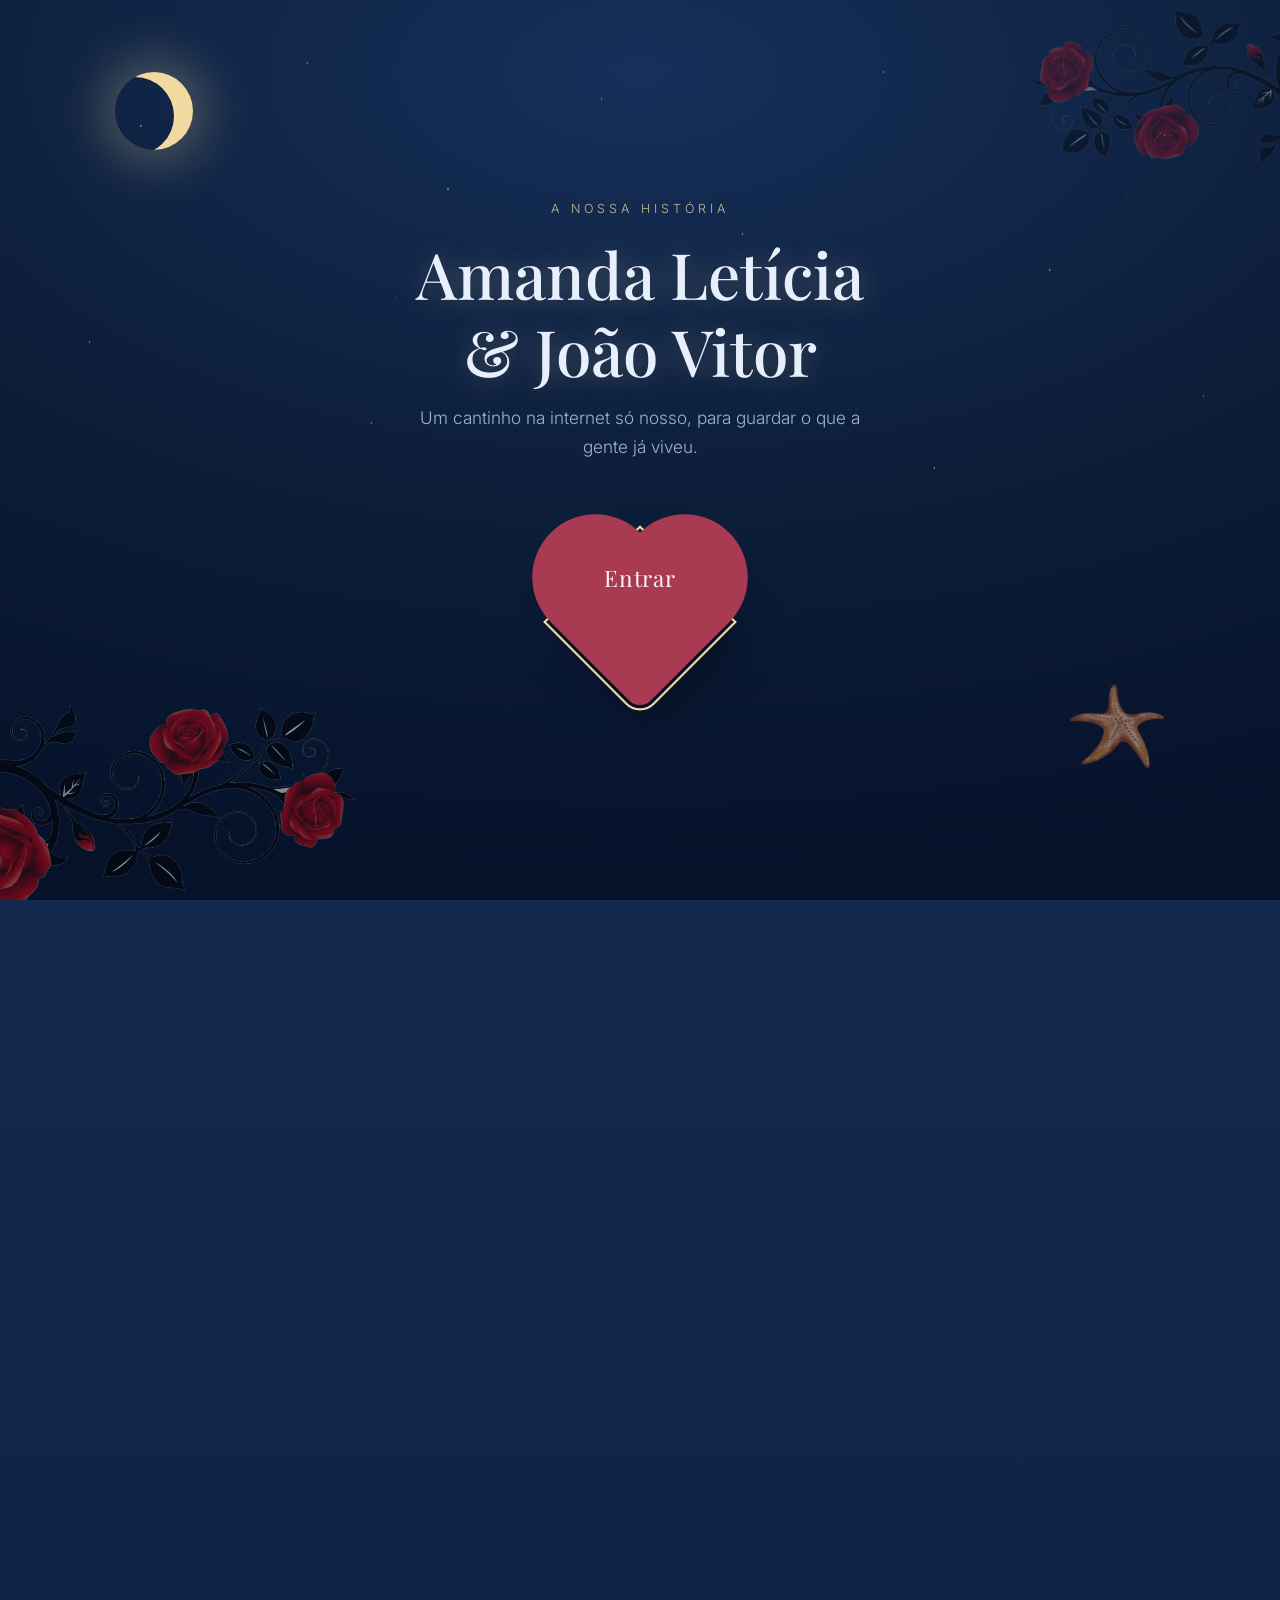
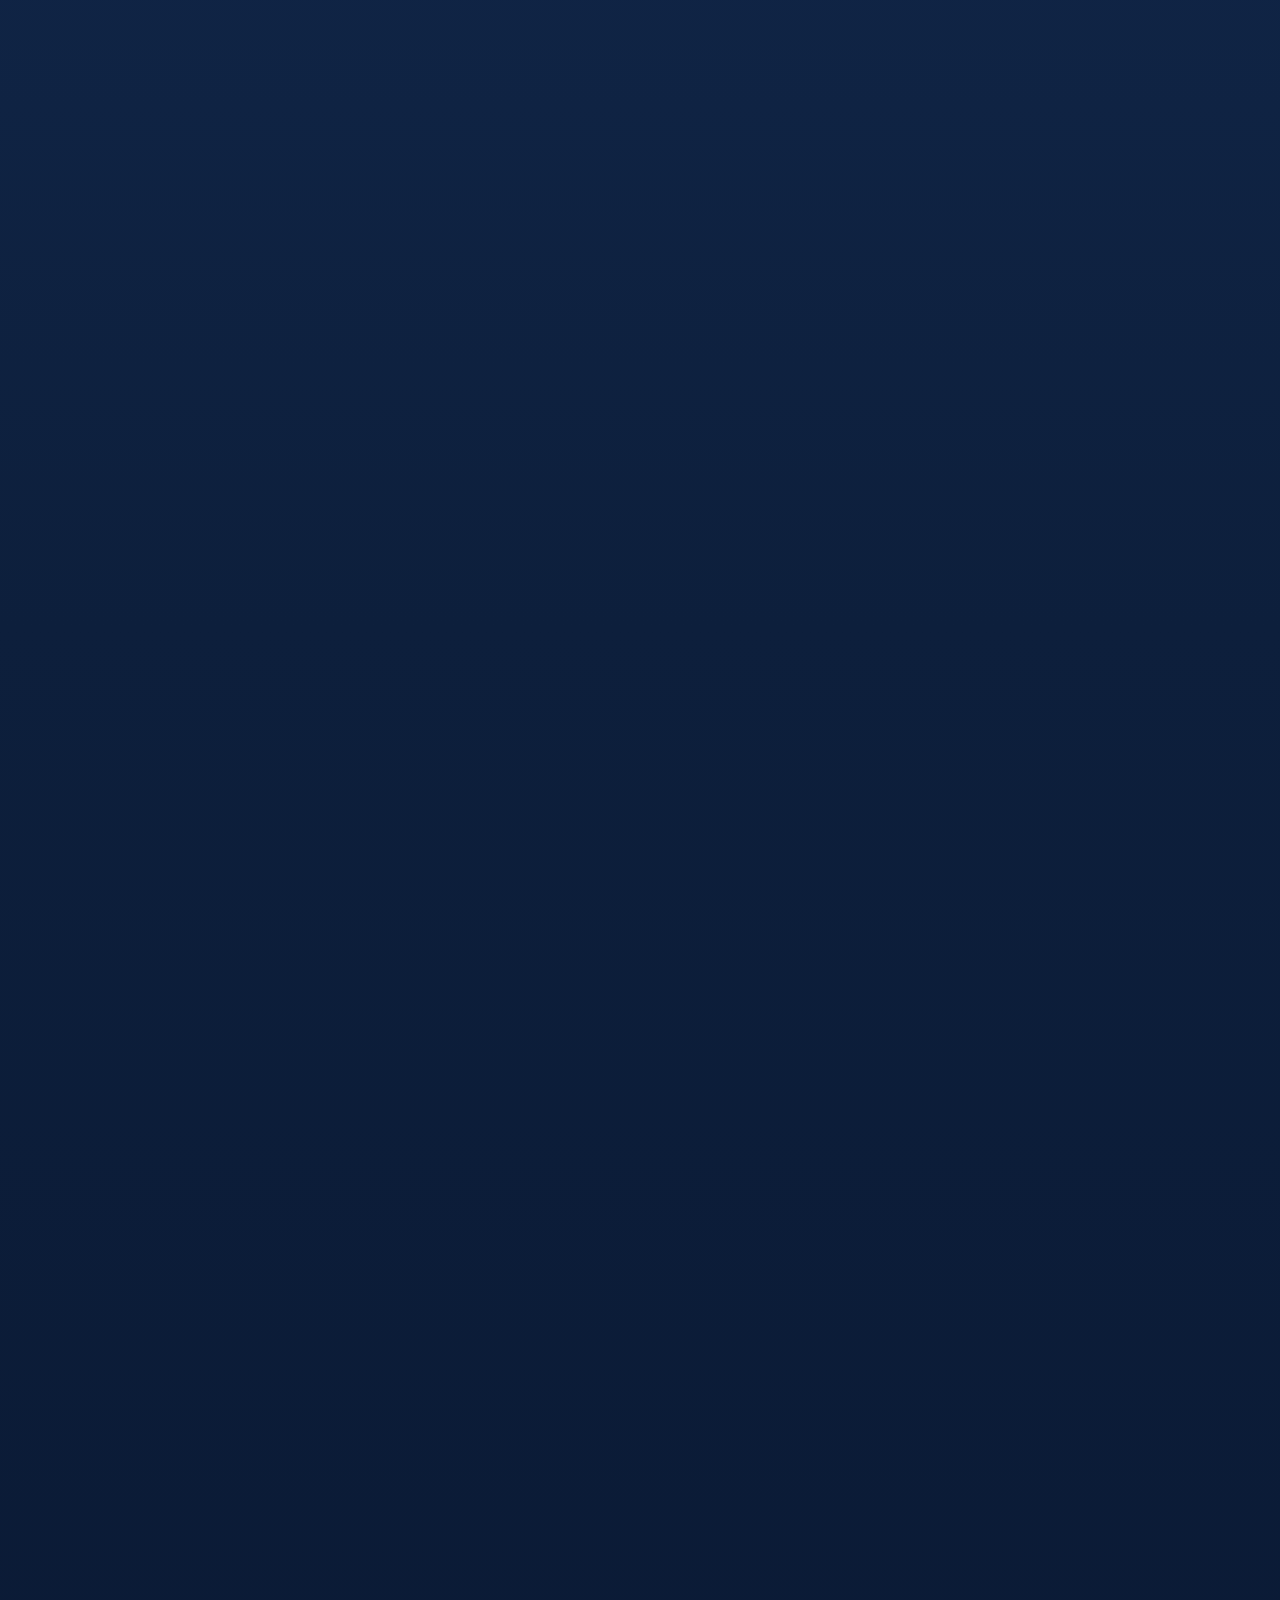
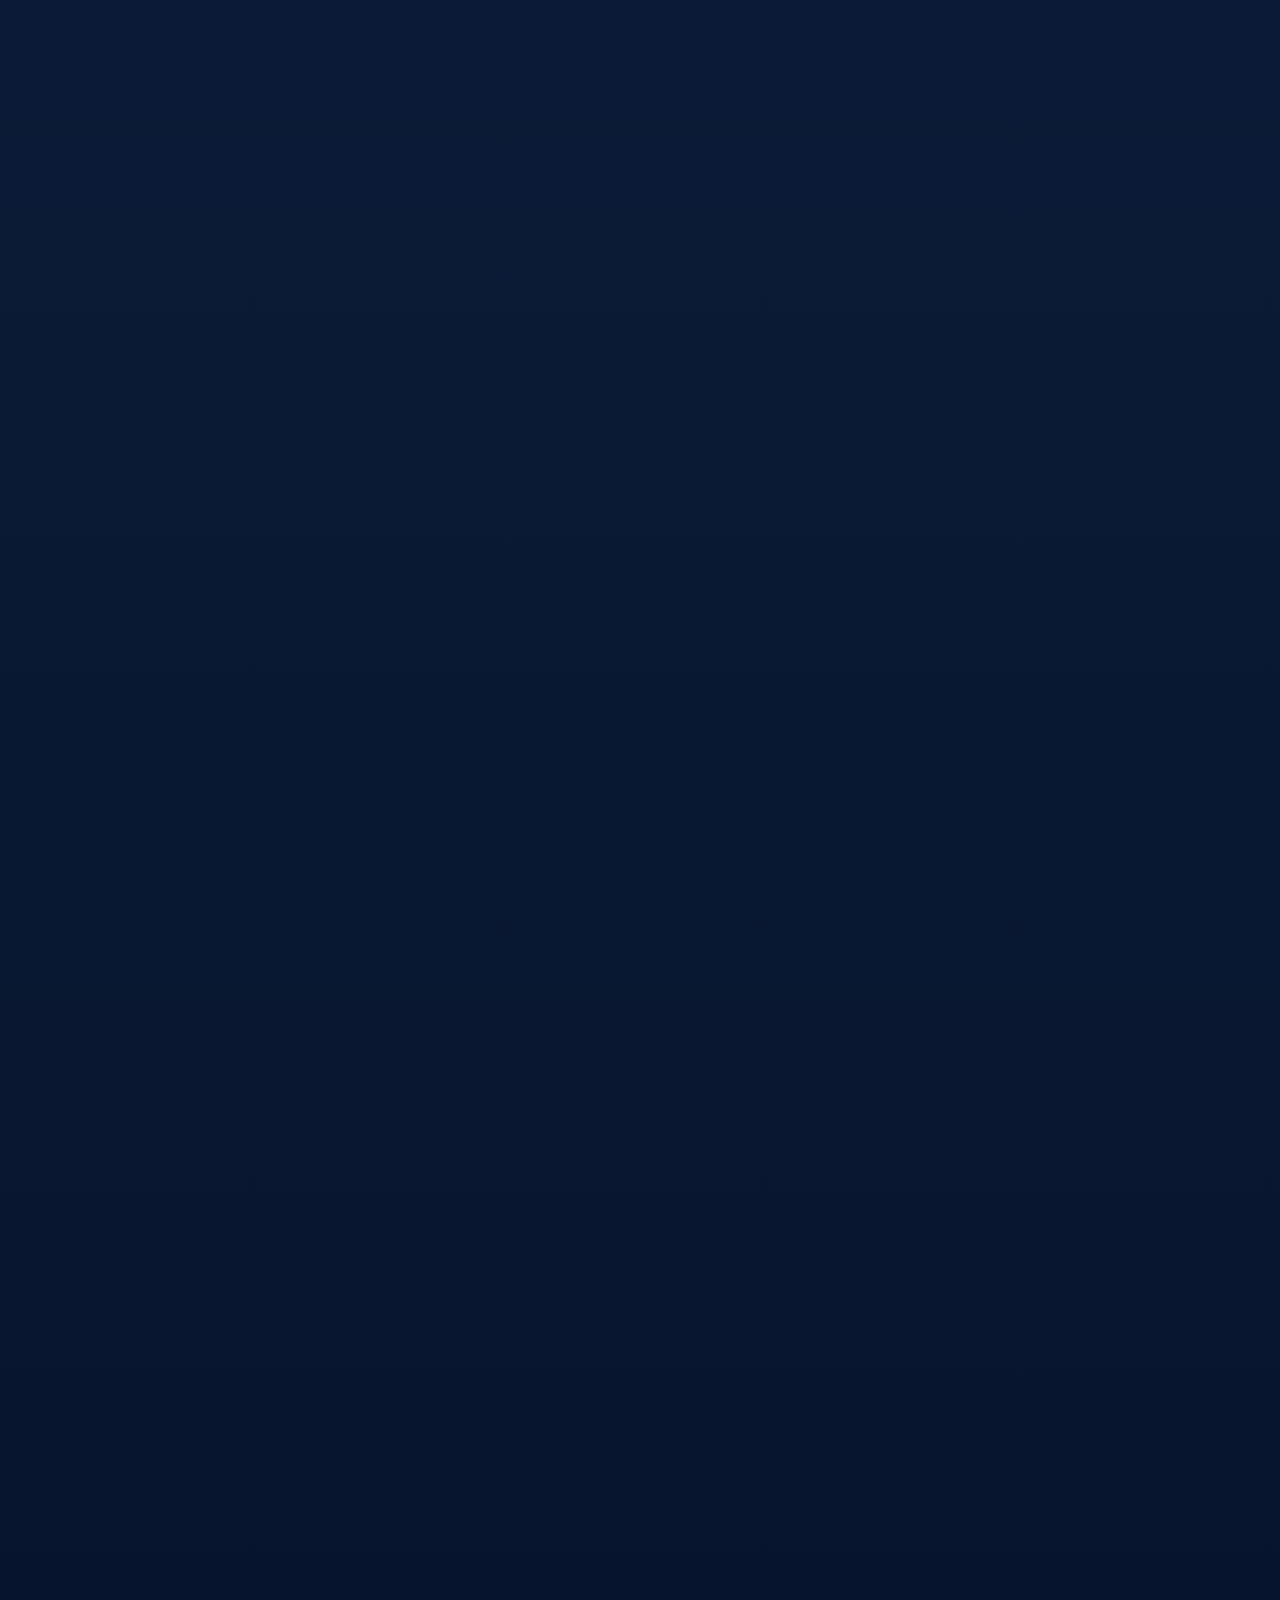
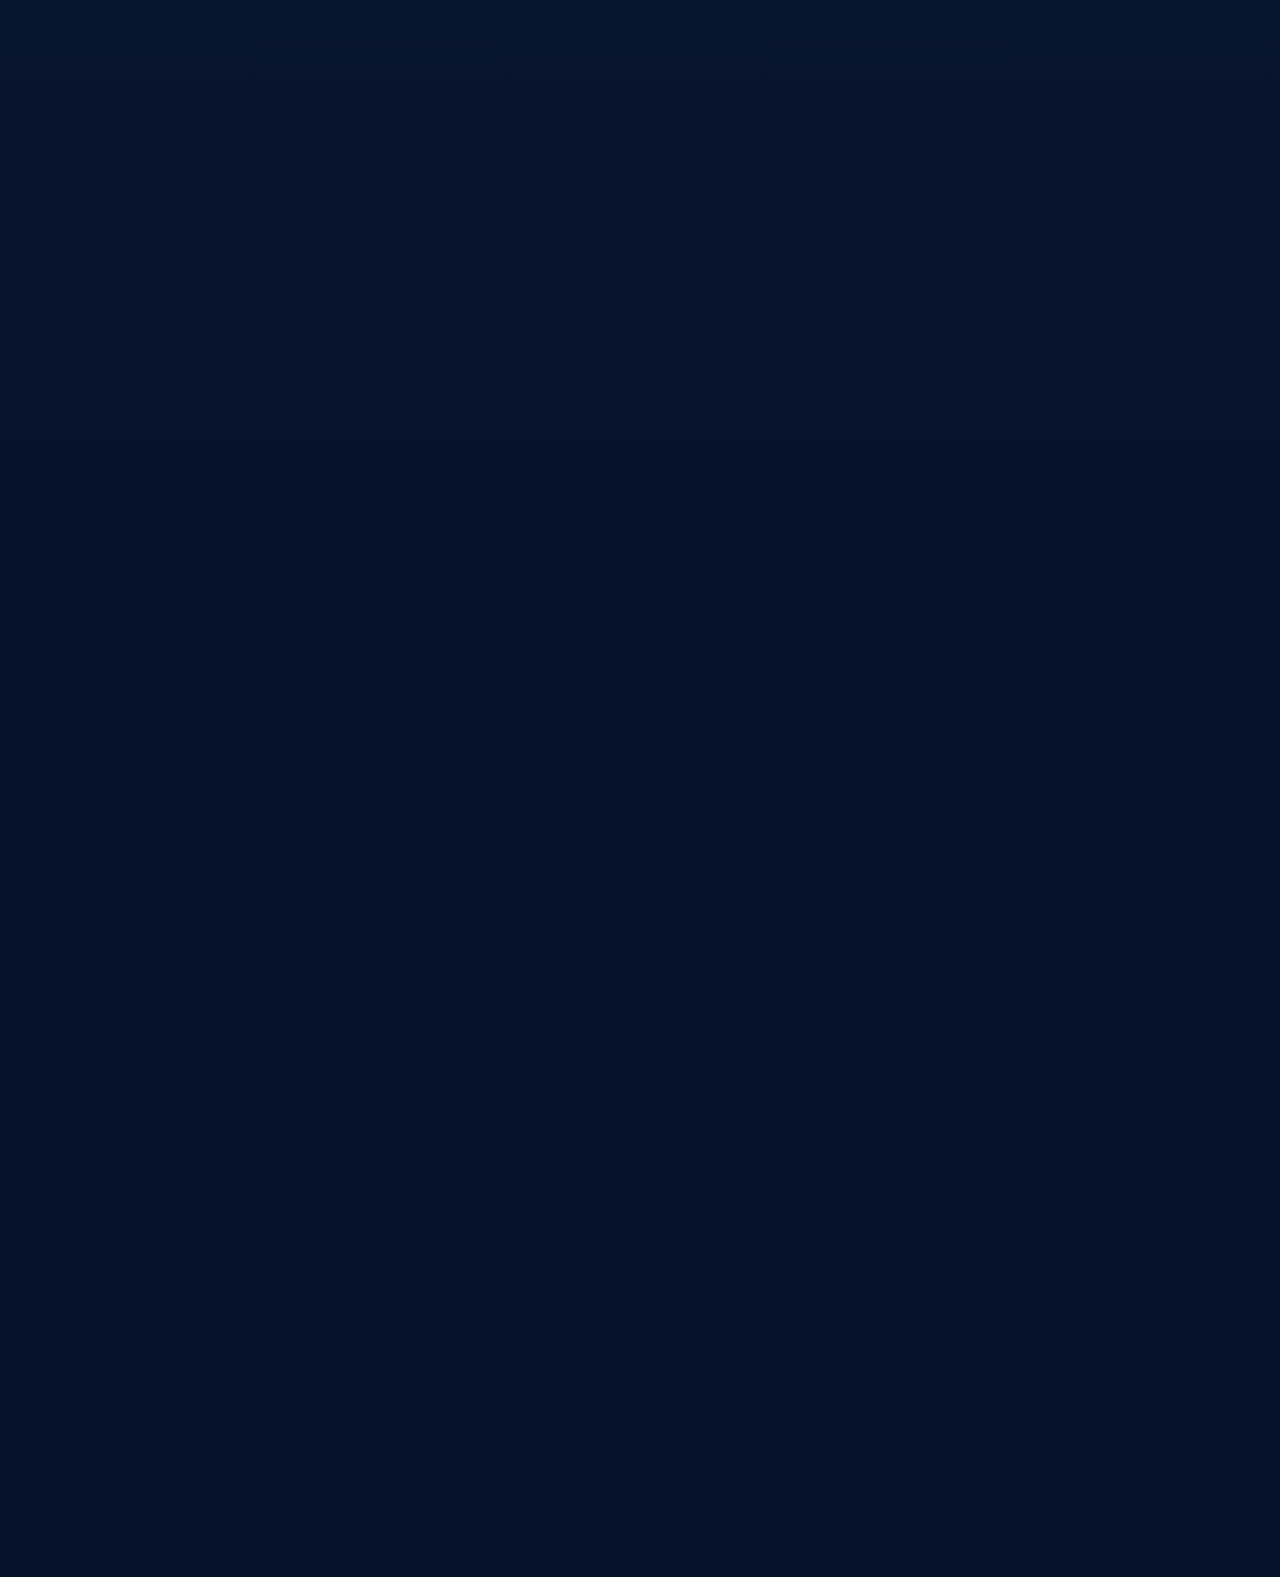
==== index.html @ c916a8f8 "Primeiro commit: estruturação e mudança de design" ====
<!DOCTYPE html>
<html lang="pt-BR" class="sem-js">
<head>
<meta charset="UTF-8">
<meta name="viewport" content="width=device-width, initial-scale=1">
<title>Nosso Namoro</title>
<meta name="description" content="Um cantinho para guardar a nossa história.">
<meta name="theme-color" content="#0D1F3C">

<link rel="preconnect" href="https://fonts.googleapis.com">
<link rel="preconnect" href="https://fonts.gstatic.com" crossorigin>
<link rel="stylesheet" href="https://fonts.googleapis.com/css2?family=Playfair+Display:ital,wght@0,500;0,600;1,500&family=Inter:wght@300;400;500;600&display=swap">
<link rel="stylesheet" href="css/style.css">

<!-- Marca que o JS está vivo. Sem isso, um erro de script deixaria a página
     em branco: os estados iniciais invisíveis só valem quando há JS. -->
<script>document.documentElement.className = "com-js";</script>
</head>
<body>

<!-- ==================== TELA DE ENTRADA ==================== -->
<div class="entrada" id="entrada">

  <!-- O céu da entrada. As estrelas e a lua são CSS; a roseira e a
       estrela-do-mar são os desenhos de assets/elementos, cada um numa pose.
       Tudo aqui é decoração: o bloco inteiro é aria-hidden. -->
  <div class="entrada__ceu" aria-hidden="true">
    <span class="lua"></span>
    <span class="enfeite enfeite--rosas-baixo-esq"></span>
    <span class="enfeite enfeite--rosas-cima-dir"></span>
    <span class="enfeite enfeite--estrela-baixo-dir"></span>
  </div>

  <div class="entrada__conteudo">
    <p class="entrada__super">A nossa história</p>
    <h1 class="entrada__titulo" id="entradaTitulo">&nbsp;</h1>
    <p class="entrada__frase" id="entradaFrase"></p>
    <button type="button" class="coracao" id="btnEntrar">
      <span class="coracao__texto">Entrar</span>
    </button>
  </div>
</div>

<main class="conteudo" id="conteudo">

  <!-- ==================== TRILHA ====================
       Nasce escondida: quem a mostra é o js/trilha.js, depois de sortear a
       música e a foto. Sem JS não há trilha, e a barra não aparece vazia. -->
  <header class="trilha" id="trilha" hidden>
    <div class="trilha__caixa">

      <!-- sem src aqui de propósito: src="" faz o navegador rebaixar a
           própria página. Quem põe a foto sorteada é o trilha.js. -->
      <img class="trilha__capa" id="trilhaCapa" alt="">

      <div class="trilha__texto">
        <span class="trilha__titulo" id="trilhaTitulo"></span>
        <span class="trilha__artista" id="trilhaArtista"></span>
      </div>

      <div class="trilha__controles">
        <button type="button" class="trilha__botao" id="trilhaAnterior" aria-label="Música anterior">&lsaquo;</button>
        <button type="button" class="trilha__botao trilha__botao--tocar" id="trilhaTocar" aria-label="Tocar a música">&#9654;</button>
        <button type="button" class="trilha__botao" id="trilhaProxima" aria-label="Próxima música">&rsaquo;</button>
      </div>

      <!-- preload="none": nada é baixado antes de ela entrar -->
      <audio id="trilhaAudio" preload="none" loop></audio>

    </div>
  </header>

  <!-- ==================== CONTADOR ==================== -->
  <section class="secao secao--contador" id="secaoContador" data-revelar>
    <h2 class="secao__titulo">Faz quanto tempo</h2>
    <p class="secao__linha"></p>

    <div class="contador">
      <article class="cartao">
        <span class="cartao__rotulo">Recap</span>
        <strong class="cartao__numero" id="diasConversa">—</strong>
        <span class="cartao__unidade">dias</span>
        <span class="cartao__desde">desde 13 de outubro de 2025</span>
      </article>

      <article class="cartao cartao--principal">
        <span class="coracao-pulsa" aria-hidden="true"></span>
        <span class="cartao__rotulo">Namoro</span>
        <strong class="cartao__numero" id="diasNamoro">—</strong>
        <span class="cartao__unidade">dias</span>
        <span class="cartao__desde">desde 22 de maio de 2026</span>
        <p class="cartao__detalhe" id="detalheNamoro"></p>
      </article>
    </div>

    <p class="contador__relogio" id="relogioVivo" aria-live="off"></p>
  </section>

  <!-- ==================== TIMELINE ==================== -->
  <section class="secao" id="secaoTimeline" data-revelar>
    <h2 class="secao__titulo">Os nossos marcos</h2>
    <p class="secao__linha"></p>
    <ol class="timeline" id="timelineLista"></ol>
  </section>

  <!-- ==================== CALENDÁRIO ==================== -->
  <section class="secao" id="secaoCalendario" data-revelar>
    <h2 class="secao__titulo">Nosso calendário</h2>
    <p class="secao__subtitulo">Os dias marcados com um coração têm foto. Toca para ver.</p>

    <div class="cal">
      <header class="cal__topo">
        <button type="button" class="cal__seta" id="calAnterior" aria-label="Mês anterior">&lsaquo;</button>
        <h3 class="cal__mes" id="calMes" aria-live="polite">&nbsp;</h3>
        <button type="button" class="cal__seta" id="calProximo" aria-label="Próximo mês">&rsaquo;</button>
      </header>

      <div class="cal__semana" aria-hidden="true">
        <span>D</span><span>S</span><span>T</span><span>Q</span><span>Q</span><span>S</span><span>S</span>
      </div>

      <div class="cal__grade" id="calGrade"></div>
    </div>
  </section>

  <!-- ==================== GALERIA ==================== -->
  <section class="secao" id="secaoGaleria" data-revelar>
    <h2 class="secao__titulo">Todas as nossas fotos</h2>
    <p class="secao__subtitulo" id="galeriaContagem"></p>
    <div class="galeria" id="galeria"></div>
  </section>

  <!-- ==================== MÚSICA ====================
       O player do Spotify é só para ver e abrir a playlist — quem toca
       sozinho é a trilha lá de cima. -->
  <section class="secao" id="secaoMusica" data-revelar>
    <h2 class="secao__titulo">A nossa playlist</h2>
    <p class="secao__subtitulo">Todas as músicas, para ouvir com calma depois.</p>
    <div class="player">
      <iframe
        src="https://open.spotify.com/embed/playlist/2tCktWMXFeq2Um3Gybs314"
        width="100%" height="352" frameborder="0" loading="lazy"
        title="Nossa playlist no Spotify"
        allow="autoplay; clipboard-write; encrypted-media; fullscreen; picture-in-picture"></iframe>
    </div>
  </section>

  <footer class="rodape">
    <span class="rodape__coracao" aria-hidden="true">&#10084;</span>
    <p id="rodapeTexto"></p>
  </footer>

</main>

<!-- ==================== LIGHTBOX (um só, usado pelo calendário e pela galeria) ==================== -->
<div class="lightbox" id="lightbox" role="dialog" aria-modal="true" aria-label="Foto ampliada" hidden>
  <button type="button" class="lightbox__fechar" id="lbFechar" aria-label="Fechar">&times;</button>
  <button type="button" class="lightbox__seta lightbox__seta--ant" id="lbAnterior" aria-label="Anterior">&lsaquo;</button>

  <figure class="lightbox__figura">
    <div class="lightbox__midia" id="lbMidia"></div>
    <figcaption class="lightbox__legenda">
      <span id="lbLegenda"></span>
      <span class="lightbox__posicao" id="lbPosicao"></span>
    </figcaption>
  </figure>

  <button type="button" class="lightbox__seta lightbox__seta--prox" id="lbProximo" aria-label="Próxima">&rsaquo;</button>
</div>

<script src="data/momentos.js"></script>
<script src="js/lightbox.js"></script>
<script src="js/contador.js"></script>
<script src="js/timeline.js"></script>
<script src="js/calendario.js"></script>
<script src="js/galeria.js"></script>
<script src="js/trilha.js"></script>
<script src="js/app.js"></script>
</body>
</html>
---- css/style.css ----
/* ==========================================================================
   Nosso Namoro — folha de estilo única.
   Estética: azul-marinho (o céu e o mar, com estrelas, lua e estrelas-do-mar)
   e vermelho vinho (as rosas, os espinhos e as folhas).
   Ordem: tokens → base → céu → tela de entrada → seções → enfeites → contador
          → timeline → calendário → galeria → lightbox → trilha → player
          → rodapé → responsivo.
   Regra do projeto: usar sempre os tokens do :root, nunca hex solto.

   A decoração toda sai de dois desenhos em assets/elementos/, repetidos de
   seção em seção: o ramo de rosas e a estrela-do-mar. É sempre a mesma
   imagem — o que muda a cada aparição é tamanho, giro e transparência.
   ========================================================================== */

/* ------------------------------- 1. TOKENS ------------------------------- */
:root {
  /* o céu e o mar */
  --azul-noite:    #16305A;   /* o céu lá no alto */
  --marinho:       #0D1F3C;   /* o azul-marinho de base */
  --marinho-fundo: #06122A;   /* o fundo do mar */
  --painel:        #14294C;   /* cartões e caixas */
  --painel-alto:   #1B3660;   /* cartão em destaque, hover */
  --azul-luar:     #7C9BCF;
  --luar:          #E8EFFC;
  --estrela:       #F2D9A0;

  /* as rosas, os espinhos e as folhas */
  --vinho:        #7E1E32;
  --vinho-claro:  #A83A51;
  --vinho-escuro: #4E0F1E;
  --petala:       #E08497;
  --folha:        #35735A;

  /* texto */
  --texto:        #E8EFFC;
  --texto-suave:  #9DB2D8;
  --texto-claro:  #FFF3F1;   /* sobre o vinho */

  /* brilhos e véus (as versões translúcidas dos tokens acima) */
  --brilho-estrela:       rgba(232, 239, 252, .95);
  --brilho-estrela-fraco: rgba(232, 239, 252, .55);
  --brilho-lua:           rgba(242, 217, 160, .30);
  --vidro:                rgba(232, 239, 252, .12);
  --vidro-forte:          rgba(232, 239, 252, .26);
  --veu:                  rgba(4, 12, 28, .94);

  /* traços */
  --borda:        rgba(124, 155, 207, .22);
  --borda-vinho:  rgba(168, 58, 81, .55);
  --sombra:       0 6px 22px rgba(3, 10, 24, .45);
  --sombra-forte: 0 14px 40px rgba(3, 10, 24, .6);

  /* medidas */
  --raio:       18px;
  --raio-p:     10px;
  --largura:    1080px;
  --respiro:    clamp(3rem, 8vw, 6rem);

  /* movimento */
  --transicao: 320ms cubic-bezier(.22, .61, .36, 1);

  /* tipografia */
  --serif: "Playfair Display", Georgia, serif;
  --sans:  "Inter", system-ui, -apple-system, "Segoe UI", sans-serif;

  /* Os dois desenhos. Caminho relativo a esta folha (css/), e é aqui — e só
     aqui — que ele aparece: trocar o arquivo é mexer nestas duas linhas.
     rosas-recorte.png é o rosas.png com o fundo branco removido; o original
     continua na pasta, intocado. */
  --rosas:       url("../assets/elementos/rosas-recorte.png");
  --estrela-mar: url("../assets/elementos/estrela-do-mar.webp");

  /* proporção dos arquivos, para a altura dos enfeites sair sozinha */
  --rosas-proporcao: 900 / 550;
}

/* -------------------------------- 2. BASE -------------------------------- */
*, *::before, *::after { box-sizing: border-box; }

/* O degradê fica no <html>, que é quem pinta a tela toda, e acompanha a
   ALTURA DA PÁGINA: começa no céu lá em cima e termina no fundo do mar lá
   embaixo — rolar é mergulhar. Nada de `background-attachment: fixed`: o
   Safari do iPhone não o respeita direito, e o celular é o alvo aqui.
   A cor sólida atrás cobre o que sobra quando a tela dá aquele repique. */
html {
  scroll-behavior: smooth;
  background:
    linear-gradient(180deg,
      var(--azul-noite) 0%,
      var(--marinho) 35%,
      var(--marinho-fundo) 85%) no-repeat
    var(--marinho-fundo);
}

body {
  margin: 0;
  background: transparent;
  color: var(--texto);
  font-family: var(--sans);
  font-weight: 300;
  font-size: 1rem;
  line-height: 1.65;
  -webkit-font-smoothing: antialiased;
  overflow-x: hidden;
}

h1, h2, h3 { font-family: var(--serif); font-weight: 500; line-height: 1.2; margin: 0; }
p { margin: 0; }
img, video { max-width: 100%; display: block; }

button {
  font-family: inherit;
  font-size: inherit;
  color: inherit;
  border: 0;
  background: none;
  cursor: pointer;
}

:focus-visible {
  outline: 2px solid var(--estrela);
  outline-offset: 3px;
  border-radius: 4px;
}

/* enquanto a tela de entrada está aberta, a página não rola */
body.travado { overflow: hidden; }

/* -------------------------- 3. O CÉU ESTRELADO --------------------------- */
/* Duas camadas atrás de tudo (z-index negativo), cintilando fora de fase uma
   da outra. Elas cobrem só o alto do documento e vão junto com a rolagem: as
   estrelas ficam para trás conforme se afunda. A máscara apaga o fim delas
   sem deixar corte — preto e transparente aqui não são cor, são opacidade,
   por isso não saem de token. */
body::before,
body::after {
  content: "";
  position: absolute;   /* sem ancestral posicionado: colado no topo da página */
  top: 0;
  left: 0;
  width: 100%;
  height: 200vh;
  z-index: -1;
  pointer-events: none;
  -webkit-mask-image: linear-gradient(180deg, #000 0%, #000 55%, transparent 95%);
          mask-image: linear-gradient(180deg, #000 0%, #000 55%, transparent 95%);
}

/* As estrelas maiores. O Y é porcentagem dos 200vh da camada: 10% já é meia
   tela abaixo. Por isso vão rareando conforme o número cresce. */
body::before {
  background-image:
    radial-gradient(1.7px 1.7px at  6%  4%, var(--brilho-estrela), transparent 62%),
    radial-gradient(1.5px 1.5px at 18%  9%, var(--brilho-estrela), transparent 62%),
    radial-gradient(1.9px 1.9px at 27%  3%, var(--brilho-estrela), transparent 62%),
    radial-gradient(1.4px 1.4px at 39%  8%, var(--brilho-estrela), transparent 62%),
    radial-gradient(1.8px 1.8px at 52%  5%, var(--brilho-estrela), transparent 62%),
    radial-gradient(1.5px 1.5px at 63% 12%, var(--brilho-estrela), transparent 62%),
    radial-gradient(1.7px 1.7px at 71%  6%, var(--brilho-estrela), transparent 62%),
    radial-gradient(1.4px 1.4px at 84% 10%, var(--brilho-estrela), transparent 62%),
    radial-gradient(1.9px 1.9px at 93%  4%, var(--brilho-estrela), transparent 62%),
    radial-gradient(1.4px 1.4px at 12% 17%, var(--brilho-estrela), transparent 62%),
    radial-gradient(1.6px 1.6px at 33% 21%, var(--brilho-estrela), transparent 62%),
    radial-gradient(1.4px 1.4px at 58% 19%, var(--brilho-estrela), transparent 62%),
    radial-gradient(1.7px 1.7px at 78% 24%, var(--brilho-estrela), transparent 62%),
    radial-gradient(1.5px 1.5px at 88% 16%, var(--brilho-estrela), transparent 62%),
    radial-gradient(1.5px 1.5px at 21% 33%, var(--brilho-estrela), transparent 62%),
    radial-gradient(1.4px 1.4px at 69% 38%, var(--brilho-estrela), transparent 62%);
  animation: cintilar 7s ease-in-out infinite;
}

/* a poeira de estrelas menores, cintilando na contramão */
body::after {
  background-image:
    radial-gradient(1.1px 1.1px at  9%  7%, var(--brilho-estrela-fraco), transparent 60%),
    radial-gradient(1px   1px   at 22%  3%, var(--brilho-estrela-fraco), transparent 60%),
    radial-gradient(1.2px 1.2px at 31% 11%, var(--brilho-estrela-fraco), transparent 60%),
    radial-gradient(1px   1px   at 44%  2%, var(--brilho-estrela-fraco), transparent 60%),
    radial-gradient(1.1px 1.1px at 49% 14%, var(--brilho-estrela-fraco), transparent 60%),
    radial-gradient(1.2px 1.2px at 68% 16%, var(--brilho-estrela-fraco), transparent 60%),
    radial-gradient(1px   1px   at 74%  9%, var(--brilho-estrela-fraco), transparent 60%),
    radial-gradient(1.1px 1.1px at 81%  3%, var(--brilho-estrela-fraco), transparent 60%),
    radial-gradient(1.2px 1.2px at 91% 13%, var(--brilho-estrela-fraco), transparent 60%),
    radial-gradient(1px   1px   at 15% 26%, var(--brilho-estrela-fraco), transparent 60%),
    radial-gradient(1.1px 1.1px at 38% 29%, var(--brilho-estrela-fraco), transparent 60%),
    radial-gradient(1.2px 1.2px at 60% 27%, var(--brilho-estrela-fraco), transparent 60%),
    radial-gradient(1px   1px   at 86% 31%, var(--brilho-estrela-fraco), transparent 60%),
    radial-gradient(1.1px 1.1px at 45% 44%, var(--brilho-estrela-fraco), transparent 60%),
    radial-gradient(1px   1px   at 82% 49%, var(--brilho-estrela-fraco), transparent 60%);
  animation: cintilar 9s ease-in-out infinite;
  animation-delay: -4s;
}

@keyframes cintilar {
  0%, 100% { opacity: .7; }
  50%      { opacity: 1; }
}

/* --------------------------- 4. TELA DE ENTRADA --------------------------- */
.entrada {
  position: fixed;
  inset: 0;
  z-index: 100;
  display: grid;
  place-items: center;
  padding: 1.5rem;
  text-align: center;
  overflow: hidden;
  background:
    radial-gradient(120% 90% at 50% 8%, var(--azul-noite) 0%, var(--marinho) 48%, var(--marinho-fundo) 100%);
  transition: opacity 900ms ease, visibility 900ms ease;
}

.entrada--saindo { opacity: 0; visibility: hidden; }

/* o céu só da entrada: estrelas mais densas, mais perto do rosto dela */
.entrada__ceu {
  position: absolute;
  inset: 0;
  overflow: hidden;
  pointer-events: none;
}

.entrada__ceu::before,
.entrada__ceu::after {
  content: "";
  position: absolute;
  inset: 0;
}

.entrada__ceu::before {
  background-image:
    radial-gradient(1.8px 1.8px at 11% 14%, var(--brilho-estrela), transparent 62%),
    radial-gradient(1.5px 1.5px at 24%  7%, var(--brilho-estrela), transparent 62%),
    radial-gradient(2px   2px   at 35% 21%, var(--brilho-estrela), transparent 62%),
    radial-gradient(1.4px 1.4px at 47% 11%, var(--brilho-estrela), transparent 62%),
    radial-gradient(1.7px 1.7px at 58% 26%, var(--brilho-estrela), transparent 62%),
    radial-gradient(1.5px 1.5px at 69%  8%, var(--brilho-estrela), transparent 62%),
    radial-gradient(1.9px 1.9px at 82% 30%, var(--brilho-estrela), transparent 62%),
    radial-gradient(1.4px 1.4px at 91% 15%, var(--brilho-estrela), transparent 62%),
    radial-gradient(1.6px 1.6px at  7% 38%, var(--brilho-estrela), transparent 62%),
    radial-gradient(1.5px 1.5px at 29% 47%, var(--brilho-estrela), transparent 62%),
    radial-gradient(1.8px 1.8px at 73% 52%, var(--brilho-estrela), transparent 62%),
    radial-gradient(1.4px 1.4px at 94% 44%, var(--brilho-estrela), transparent 62%);
  animation: cintilar 6s ease-in-out infinite;
}

.entrada__ceu::after {
  background-image:
    radial-gradient(1.1px 1.1px at 16% 25%, var(--brilho-estrela-fraco), transparent 60%),
    radial-gradient(1.2px 1.2px at 31% 33%, var(--brilho-estrela-fraco), transparent 60%),
    radial-gradient(1px   1px   at 43% 18%, var(--brilho-estrela-fraco), transparent 60%),
    radial-gradient(1.1px 1.1px at 54% 40%, var(--brilho-estrela-fraco), transparent 60%),
    radial-gradient(1.2px 1.2px at 65% 15%, var(--brilho-estrela-fraco), transparent 60%),
    radial-gradient(1px   1px   at 77% 41%, var(--brilho-estrela-fraco), transparent 60%),
    radial-gradient(1.1px 1.1px at 88% 22%, var(--brilho-estrela-fraco), transparent 60%),
    radial-gradient(1.2px 1.2px at 20% 56%, var(--brilho-estrela-fraco), transparent 60%),
    radial-gradient(1px   1px   at 62% 61%, var(--brilho-estrela-fraco), transparent 60%),
    radial-gradient(1.1px 1.1px at 85% 66%, var(--brilho-estrela-fraco), transparent 60%);
  animation: cintilar 8s ease-in-out infinite;
  animation-delay: -3s;
}

/* A lua: um círculo transparente com uma sombra INTERNA deslocada para a
   esquerda — o que sobra sem cobrir é a foice do lado direito. A sombra de
   fora é o halo do luar. */
.lua {
  position: absolute;
  top: 8%;
  left: 9%;      /* à esquerda: o canto direito é do ramo de rosas */
  width: 78px;
  height: 78px;
  border-radius: 50%;
  box-shadow:
    inset -19px 5px 0 0 var(--estrela),
    0 0 52px 12px var(--brilho-lua);
}

/* `width` e não `max-width`: num item centralizado (fit-content) a
   porcentagem de max-width é cíclica e o navegador a ignora, e aí o texto
   vaza pela lateral. Com largura definida o texto quebra na hora certa. */
.entrada__conteudo {
  position: relative;   /* acima da camada do céu */
  z-index: 1;
  width: min(100%, 34rem);
}

.entrada__super {
  font-size: .78rem;
  letter-spacing: .32em;
  text-transform: uppercase;
  color: var(--estrela);
  opacity: .8;
  margin-bottom: 1rem;
}

.entrada__titulo {
  font-size: clamp(1.8rem, 7.4vw, 4rem);
  color: var(--luar);
  text-shadow: 0 0 28px var(--brilho-lua);
  margin-bottom: .9rem;
  text-wrap: balance;
}

.entrada__frase {
  max-width: 30rem;
  margin: 0 auto 2.8rem;
  color: var(--texto-suave);
  font-size: clamp(.95rem, 2.6vw, 1.08rem);
}

/* Coração em CSS: um quadrado girado -45° + dois círculos.
   Os círculos vão ACIMA e à DIREITA: são as duas bordas que se encontram no
   canto superior direito, e é esse canto que a rotação leva para o topo —
   deixando o canto oposto (o bico) apontando para baixo. */
.coracao {
  position: relative;
  width: 118px;
  height: 118px;
  /* a rotação já deixa o coração centrado na horizontal; a margem de cima
     compensa a lobada que sobe para fora da caixa do botão */
  margin: 3.6rem auto 1.2rem;
  transform: rotate(-45deg);
  background: var(--vinho);
  border-radius: 0 0 0 14px;     /* arredonda de leve o bico */
  box-shadow: var(--sombra-forte);
  transition: transform var(--transicao), background var(--transicao);
}
.coracao::before,
.coracao::after {
  content: "";
  position: absolute;
  width: 118px;
  height: 118px;
  background: inherit;
  border-radius: 50%;
}
.coracao::before { top: -59px; left: 0; }
.coracao::after  { top: 0; left: 59px; }

.coracao__texto {
  position: relative;
  z-index: 2;
  display: grid;
  place-items: center;
  width: 100%;
  height: 100%;
  /* desgira o texto e o sobe até o centro visual do coração, que fica
     acima do centro da caixa quadrada do botão */
  transform: translate(29.5px, -29.5px) rotate(45deg);
  color: var(--texto-claro);
  font-family: var(--serif);
  font-size: 1.32rem;
  letter-spacing: .04em;
}

.coracao:hover,
.coracao:focus-visible {
  transform: rotate(-45deg) scale(1.07);
  background: var(--vinho-claro);
}

/* o conteúdo só aparece depois do clique — mas apenas se houver JS */
.com-js .conteudo { opacity: 0; transition: opacity 700ms ease; }
.com-js .conteudo--visivel { opacity: 1; }
.sem-js .entrada { display: none; }

/* ------------------------------- 5. SEÇÕES ------------------------------- */
.secao {
  position: relative;   /* âncora dos enfeites de canto */
  max-width: var(--largura);
  margin: 0 auto;
  padding: var(--respiro) 1.25rem;
  text-align: center;
}

.secao__titulo {
  font-size: clamp(1.65rem, 5vw, 2.5rem);
  color: var(--luar);
  text-shadow: 0 0 24px var(--brilho-lua);
  margin-bottom: .55rem;
}

.secao__subtitulo {
  color: var(--texto-suave);
  font-size: .95rem;
  margin-bottom: 2.2rem;
}

/* o divisor é o próprio ramo de rosas, com um fio de luar em volta para
   descolar a silhueta preta do azul */
.secao__linha {
  width: clamp(180px, 48vw, 280px);
  aspect-ratio: var(--rosas-proporcao);
  margin: 0 auto 1.2rem;
  background: var(--rosas) center / contain no-repeat;
  filter: drop-shadow(0 0 10px var(--brilho-lua));
}

/* o segundo divisor da página não pode parecer carimbo do primeiro:
   entra espelhado e torto (secao par = a da timeline) */
.secao:nth-of-type(even) .secao__linha { transform: rotate(-3deg) scaleX(-1); }

/* revelação ao rolar */
.com-js [data-revelar] { opacity: 0; transform: translateY(26px); }
.com-js [data-revelar].revelado {
  opacity: 1;
  transform: none;
  transition: opacity 700ms ease, transform 700ms cubic-bezier(.22, .61, .36, 1);
}

/* ------------------------ 6. ENFEITES ESPALHADOS -------------------------
   Toda seção recebe dois enfeites pelos seus pseudo-elementos: o ::before é
   sempre o ramo de rosas, o ::after é sempre a estrela-do-mar. O que muda de
   uma seção para a outra é a pose — canto, tamanho, giro e transparência.

   z-index: -1 põe os dois atrás do conteúdo. Como a .secao é `relative` mas
   sem z-index próprio, ela não cria contexto de empilhamento e os enfeites
   caem atrás de todo o texto da página, sem nunca cobrir nada. */
.secao::before,
.secao::after { content: ""; }

.secao::before,
.secao::after,
.enfeite {
  position: absolute;
  z-index: -1;
  pointer-events: none;
  background-repeat: no-repeat;
  background-position: center;
  background-size: contain;
}

.secao::before {
  background-image: var(--rosas);
  aspect-ratio: var(--rosas-proporcao);
  opacity: .26;
}

.secao::after {
  background-image: var(--estrela-mar);
  aspect-ratio: 1;
  opacity: .5;
}

/* --- contador: roseira entrando pela esquerda, estrela caída à direita --- */
#secaoContador::before {
  width: clamp(190px, 40vw, 380px);
  top: -3%;
  left: -7%;
  transform: rotate(-14deg);
  opacity: .24;
}
#secaoContador::after {
  width: clamp(46px, 10vw, 84px);
  bottom: 6%;
  right: 4%;
  transform: rotate(34deg);
}

/* --- timeline: a mesma roseira espelhada, agora subindo pelo rodapé --- */
#secaoTimeline::before {
  width: clamp(200px, 42vw, 400px);
  bottom: 1%;
  left: -9%;
  transform: rotate(12deg) scaleX(-1);
  opacity: .22;
}
#secaoTimeline::after {
  width: clamp(44px, 9vw, 78px);
  top: 5%;
  right: 3%;
  transform: rotate(-22deg);
  opacity: .45;
}

/* --- calendário: roseira de cabeça para baixo no alto da direita --- */
#secaoCalendario::before {
  width: clamp(180px, 38vw, 360px);
  top: 2%;
  right: -8%;
  transform: rotate(168deg);
  opacity: .24;
}
#secaoCalendario::after {
  width: clamp(48px, 10vw, 86px);
  bottom: 7%;
  left: 4%;
  transform: rotate(-30deg);
}

/* --- galeria: enfeites mais apagados, que aqui o conteúdo é denso --- */
#secaoGaleria::before {
  width: clamp(190px, 40vw, 380px);
  bottom: -2%;
  right: -7%;
  transform: rotate(-8deg) scaleX(-1);
  opacity: .18;
}
#secaoGaleria::after {
  width: clamp(44px, 9vw, 76px);
  top: 4%;
  left: 3%;
  transform: rotate(42deg);
  opacity: .45;
}

/* --- playlist --- */
#secaoMusica::before {
  width: clamp(180px, 38vw, 350px);
  top: 4%;
  left: -6%;
  transform: rotate(-170deg);
  opacity: .22;
}
#secaoMusica::after {
  width: clamp(50px, 10vw, 88px);
  bottom: 4%;
  right: 5%;
  transform: rotate(18deg);
}

/* --- os enfeites da tela de entrada, que são <span> e não pseudo:
       lá os dois pseudo-elementos já são as estrelas do céu --- */
.enfeite { display: block; }

.enfeite--rosas-baixo-esq,
.enfeite--rosas-cima-dir {
  background-image: var(--rosas);
  aspect-ratio: var(--rosas-proporcao);
}

.enfeite--rosas-baixo-esq {
  width: clamp(240px, 64vw, 460px);
  left: -8%;
  bottom: -4%;
  transform: rotate(-6deg);
  opacity: .5;
}

.enfeite--rosas-cima-dir {
  width: clamp(180px, 48vw, 380px);
  right: -10%;
  top: -3%;
  transform: rotate(176deg);
  opacity: .32;
}

.enfeite--estrela-baixo-dir {
  background-image: var(--estrela-mar);
  aspect-ratio: 1;
  width: clamp(54px, 13vw, 100px);
  right: 9%;
  bottom: 13%;
  transform: rotate(28deg);
  opacity: .55;
}

/* ------------------------------ 7. CONTADOR ------------------------------ */
.contador {
  display: grid;
  grid-template-columns: repeat(auto-fit, minmax(min(100%, 260px), 1fr));
  /* folga suficiente para o coraçãozinho não encostar no cartão de cima */
  gap: 2.25rem 1.25rem;
  max-width: 720px;
  margin: 0 auto;
}

.cartao {
  position: relative;
  display: flex;
  flex-direction: column;
  align-items: center;
  padding: 2.2rem 1.4rem 1.8rem;
  background: linear-gradient(160deg, var(--painel), var(--marinho));
  border: 1px solid var(--borda);
  border-radius: var(--raio);
  box-shadow: var(--sombra);
}

.cartao--principal {
  background: linear-gradient(160deg, var(--painel-alto), var(--painel));
  border-color: var(--borda-vinho);
}

.cartao__rotulo {
  font-size: .82rem;
  letter-spacing: .16em;
  text-transform: uppercase;
  color: var(--texto-suave);
}

.cartao__numero {
  font-family: var(--serif);
  font-size: clamp(2.8rem, 11vw, 3.9rem);
  font-weight: 600;
  line-height: 1.05;
  color: var(--luar);
  text-shadow: 0 0 26px var(--brilho-lua);
  font-variant-numeric: tabular-nums;
}

.cartao__unidade {
  font-size: 1rem;
  color: var(--petala);
  letter-spacing: .06em;
}

.cartao__desde {
  margin-top: .7rem;
  font-size: .78rem;
  color: var(--texto-suave);
  opacity: .85;
}

.cartao__detalhe {
  margin-top: .9rem;
  padding-top: .9rem;
  border-top: 1px dashed var(--borda);
  width: 100%;
  font-size: .92rem;
  color: var(--luar);
}

.coracao-pulsa {
  position: absolute;
  top: -13px;
  width: 26px;
  height: 26px;
  background: var(--vinho-claro);
  transform: rotate(-45deg);
  animation: pulsar 2.6s ease-in-out infinite;
}
.coracao-pulsa::before,
.coracao-pulsa::after {
  content: "";
  position: absolute;
  width: 26px;
  height: 26px;
  background: inherit;
  border-radius: 50%;
}
.coracao-pulsa::before { top: -13px; left: 0; }
.coracao-pulsa::after  { top: 0; left: 13px; }

@keyframes pulsar {
  0%, 100% { transform: rotate(-45deg) scale(1); }
  50%      { transform: rotate(-45deg) scale(1.16); }
}

.contador__relogio {
  margin-top: 1.6rem;
  font-size: .9rem;
  color: var(--texto-suave);
  font-variant-numeric: tabular-nums;
}

/* ------------------------------ 8. TIMELINE ------------------------------ */
.timeline {
  list-style: none;
  position: relative;
  max-width: 860px;
  margin: 0 auto;
  padding: 0;
}

/* a linha central — o caule que sobe */
.timeline::before {
  content: "";
  position: absolute;
  top: 0;
  bottom: 0;
  left: 50%;
  width: 2px;
  margin-left: -1px;
  background: linear-gradient(180deg, transparent, var(--folha) 12%, var(--folha) 88%, transparent);
}

.marco {
  position: relative;
  width: 50%;
  padding: 0 2.6rem 2.8rem;
  text-align: right;
}
.marco:nth-child(even) {
  margin-left: 50%;
  text-align: left;
}

/* cada marco é uma estrela-do-mar pousada no caule — e nenhuma delas cai
   virada igual à anterior */
.marco::before {
  content: "";
  position: absolute;
  top: .35rem;
  right: -12px;
  width: 24px;
  height: 24px;
  background: var(--estrela-mar) center / contain no-repeat;
  filter: drop-shadow(0 0 7px var(--brilho-lua));
}
.marco:nth-child(even)::before { right: auto; left: -12px; }

.marco:nth-child(4n+1)::before { transform: rotate(14deg); }
.marco:nth-child(4n+2)::before { transform: rotate(-32deg); }
.marco:nth-child(4n+3)::before { transform: rotate(58deg); }
.marco:nth-child(4n)::before   { transform: rotate(-9deg); }

.marco__data {
  display: inline-block;
  font-size: .75rem;
  letter-spacing: .14em;
  text-transform: uppercase;
  color: var(--estrela);
  margin-bottom: .3rem;
}

.marco__titulo { font-size: 1.3rem; color: var(--luar); margin-bottom: .4rem; }
.marco__descricao { color: var(--texto-suave); font-size: .95rem; }

.marco__foto {
  margin-top: .9rem;
  width: 100%;
  max-width: 260px;
  aspect-ratio: 4 / 3;
  object-fit: cover;
  border: 1px solid var(--borda);
  border-radius: var(--raio-p);
  box-shadow: var(--sombra);
  margin-left: auto;
}
.marco:nth-child(even) .marco__foto { margin-left: 0; margin-right: auto; }

/* ----------------------------- 9. CALENDÁRIO ----------------------------- */
.cal {
  max-width: 460px;
  margin: 0 auto;
  padding: 1.3rem;
  background: linear-gradient(160deg, var(--painel), var(--marinho));
  border: 1px solid var(--borda);
  border-radius: var(--raio);
  box-shadow: var(--sombra);
}

.cal__topo {
  display: flex;
  align-items: center;
  justify-content: space-between;
  margin-bottom: 1rem;
}

.cal__mes {
  font-size: 1.15rem;
  color: var(--luar);
}
/* só a inicial: `capitalize` deixaria "Outubro De 2025" */
.cal__mes::first-letter { text-transform: uppercase; }

.cal__seta {
  width: 38px;
  height: 38px;
  border-radius: 50%;
  font-size: 1.5rem;
  line-height: 1;
  color: var(--luar);
  background: var(--painel-alto);
  transition: background var(--transicao), color var(--transicao);
}
.cal__seta:hover { background: var(--vinho); color: var(--texto-claro); }

.cal__semana,
.cal__grade {
  display: grid;
  grid-template-columns: repeat(7, 1fr);
  gap: 4px;
}

.cal__semana {
  margin-bottom: .5rem;
  font-size: .72rem;
  letter-spacing: .1em;
  color: var(--texto-suave);
}

.cal__dia {
  aspect-ratio: 1;
  display: grid;
  place-items: center;
  border-radius: var(--raio-p);
  font-size: .9rem;
  color: var(--texto-suave);
  position: relative;
}

.cal__dia--vazio { visibility: hidden; }

.cal__dia--hoje {
  border: 1px dashed var(--azul-luar);
  color: var(--luar);
  font-weight: 500;
}

/* só os dias com foto ficam clicáveis */
.cal__dia--tem-foto {
  background: linear-gradient(160deg, var(--vinho), var(--vinho-escuro));
  border: 1px solid var(--vinho-claro);
  color: var(--texto-claro);
  font-weight: 500;
  cursor: pointer;
  transition: background var(--transicao), transform var(--transicao);
}
.cal__dia--tem-foto:hover {
  background: linear-gradient(160deg, var(--vinho-claro), var(--vinho));
  transform: scale(1.08);
}

/* a marca do dia com foto é a estrela-do-mar em miniatura; o brilho a
   descola do vinho da célula */
.cal__dia--tem-foto::after {
  content: "";
  position: absolute;
  bottom: 1px;
  width: 14px;
  height: 14px;
  background: var(--estrela-mar) center / contain no-repeat;
  filter: brightness(1.15);
}

/* cinco giros que se revezam pela grade: dois dias vizinhos nunca têm a
   estrela na mesma posição */
.cal__grade > *:nth-child(5n+1)::after { transform: rotate(16deg); }
.cal__grade > *:nth-child(5n+2)::after { transform: rotate(-24deg); }
.cal__grade > *:nth-child(5n+3)::after { transform: rotate(47deg); }
.cal__grade > *:nth-child(5n+4)::after { transform: rotate(-8deg); }
.cal__grade > *:nth-child(5n)::after   { transform: rotate(31deg); }

/* ------------------------------ 10. GALERIA ------------------------------ */
.galeria {
  display: grid;
  grid-template-columns: repeat(auto-fill, minmax(150px, 1fr));
  gap: 8px;
}

.galeria__item {
  position: relative;
  padding: 0;
  aspect-ratio: 1;
  overflow: hidden;
  border-radius: var(--raio-p);
  background: var(--painel);
}

.galeria__item img {
  width: 100%;
  height: 100%;
  object-fit: cover;
  transition: transform 480ms cubic-bezier(.22, .61, .36, 1);
}
.galeria__item:hover img { transform: scale(1.07); }

/* o vídeo não tem miniatura gerada (não há ffmpeg): entra como card com play,
   e no lugar da imagem que falta vai a roseira */
.galeria__video {
  position: relative;
  display: grid;
  place-items: center;
  gap: .4rem;
  width: 100%;
  height: 100%;
  overflow: hidden;
  background: linear-gradient(150deg, var(--vinho), var(--vinho-escuro));
  color: var(--texto-claro);
}
.galeria__video::before {
  content: "";
  position: absolute;
  inset: -12% -16%;
  background: var(--rosas) center / contain no-repeat;
  transform: rotate(-10deg);
  opacity: .32;
}
/* sobem para cima da roseira */
.galeria__play,
.galeria__rotulo { position: relative; z-index: 1; }

.galeria__play { font-size: 1.7rem; line-height: 1; }
.galeria__rotulo { font-size: .72rem; letter-spacing: .14em; text-transform: uppercase; }

/* ------------------------------ 11. LIGHTBOX ------------------------------ */
.lightbox {
  position: fixed;
  inset: 0;
  z-index: 200;
  display: flex;
  align-items: center;
  justify-content: center;
  padding: 1rem;
  background: var(--veu);
}
.lightbox[hidden] { display: none; }

.lightbox__figura {
  margin: 0;
  max-width: min(94vw, 1100px);
  max-height: 88vh;
  display: flex;
  flex-direction: column;
  align-items: center;
  gap: .8rem;
}

.lightbox__midia {
  display: flex;
  align-items: center;
  justify-content: center;
  min-height: 0;
}

.lightbox__midia img,
.lightbox__midia video {
  max-width: 100%;
  max-height: 78vh;
  border-radius: var(--raio-p);
  box-shadow: var(--sombra-forte);
}

.lightbox__legenda {
  display: flex;
  align-items: center;
  gap: .8rem;
  color: var(--luar);
  font-size: .85rem;
  opacity: .85;
}
.lightbox__posicao { font-variant-numeric: tabular-nums; opacity: .7; }

.lightbox__fechar,
.lightbox__seta {
  position: absolute;
  display: grid;
  place-items: center;
  color: var(--luar);
  background: var(--vidro);
  border-radius: 50%;
  transition: background var(--transicao);
}
.lightbox__fechar:hover,
.lightbox__seta:hover { background: var(--vidro-forte); }

.lightbox__fechar {
  top: 1rem;
  right: 1rem;
  width: 44px;
  height: 44px;
  font-size: 1.7rem;
}

.lightbox__seta {
  top: 50%;
  transform: translateY(-50%);
  width: 52px;
  height: 52px;
  font-size: 2rem;
}
.lightbox__seta--ant  { left: 1rem; }
.lightbox__seta--prox { right: 1rem; }

/* --------------------------- 12. TRILHA (topo) --------------------------- */
/* Faixa comum abrindo o conteúdo — não é fixa, rola embora junto com a
   página. O respiro de baixo é do contador, que vem logo em seguida. */
.trilha { padding: 1.5rem 1.25rem 0; }
.trilha[hidden] { display: none; }

.trilha__caixa {
  display: flex;
  align-items: center;
  gap: .8rem;
  max-width: 620px;
  margin: 0 auto;
  padding: .5rem;
  background: linear-gradient(160deg, var(--painel), var(--marinho));
  border: 1px solid var(--borda);
  border-radius: var(--raio);
  box-shadow: var(--sombra);
}

/* no lugar da capa do álbum, uma foto nossa sorteada */
.trilha__capa {
  flex: none;
  width: 56px;
  height: 56px;
  object-fit: cover;
  border-radius: var(--raio-p);
  background: var(--painel-alto);
}

/* min-width: 0 deixa o flex encolher o texto até caber e reticenciar */
.trilha__texto { flex: 1; min-width: 0; text-align: left; }

.trilha__titulo,
.trilha__artista {
  display: block;
  white-space: nowrap;
  overflow: hidden;
  text-overflow: ellipsis;
}
.trilha__titulo  { font-family: var(--serif); font-size: .98rem; color: var(--luar); }
.trilha__artista { font-size: .76rem; color: var(--texto-suave); }

.trilha__controles { flex: none; display: flex; align-items: center; gap: .1rem; }

.trilha__botao {
  display: grid;
  place-items: center;
  width: 40px;
  height: 40px;
  border-radius: 50%;
  font-size: 1.5rem;
  line-height: 1;
  color: var(--luar);
  transition: background var(--transicao), color var(--transicao);
}
.trilha__botao:hover { background: var(--painel-alto); }

.trilha__botao--tocar {
  font-size: .82rem;
  color: var(--texto-claro);
  background: var(--vinho);
}
.trilha__botao--tocar:hover { background: var(--vinho-claro); color: var(--texto-claro); }

/* ------------------------------- 13. PLAYER ------------------------------- */
.player {
  max-width: 620px;
  margin: 0 auto;
  padding: .55rem;
  background: linear-gradient(160deg, var(--painel), var(--marinho));
  border: 1px solid var(--borda);
  border-radius: var(--raio);
  box-shadow: var(--sombra);
}
/* o iframe é cross-origin: dá para estilizar a caixa, não o conteúdo */
.player iframe { display: block; border-radius: 12px; }

/* ------------------------------- 14. RODAPÉ ------------------------------- */
/* O fim da página é o fundo do mar: a roseira deitada ao fundo e três
   estrelas-do-mar caídas em tamanhos e giros diferentes. Duas delas moram
   nos pseudo-elementos do coraçãozinho, que estava sobrando. */
.rodape {
  position: relative;
  padding: 3rem 1.25rem 4.5rem;
  text-align: center;
  color: var(--texto-suave);
  font-size: .85rem;
}
.rodape__coracao {
  display: block;
  position: relative;
  font-size: 1.3rem;
  color: var(--vinho-claro);
  margin-bottom: .5rem;
}

.rodape::before,
.rodape::after,
.rodape__coracao::before,
.rodape__coracao::after {
  content: "";
  position: absolute;
  z-index: -1;
  pointer-events: none;
  background-repeat: no-repeat;
  background-position: center;
  background-size: contain;
}

.rodape::before {
  background-image: var(--rosas);
  aspect-ratio: var(--rosas-proporcao);
  width: min(560px, 96%);
  left: 50%;
  bottom: -2%;
  transform: translateX(-50%) rotate(2deg);
  opacity: .3;
}

.rodape::after {
  background-image: var(--estrela-mar);
  aspect-ratio: 1;
  width: clamp(58px, 15vw, 104px);
  left: 50%;
  bottom: .4rem;
  transform: translateX(-215%) rotate(-18deg);
  opacity: .55;
}

.rodape__coracao::before,
.rodape__coracao::after {
  background-image: var(--estrela-mar);
  aspect-ratio: 1;
  top: 50%;
}
/* subidas até a altura do coração: embaixo delas passa o texto do rodapé */
.rodape__coracao::before {
  width: clamp(42px, 11vw, 72px);
  left: calc(50% - 150px);
  transform: translateY(-62%) rotate(32deg);
  opacity: .45;
}
.rodape__coracao::after {
  width: clamp(34px, 9vw, 58px);
  left: calc(50% + 96px);
  transform: translateY(-48%) rotate(-42deg);
  opacity: .38;
}

/* ----------------------------- 15. RESPONSIVO ----------------------------- */
@media (max-width: 720px) {
  .lua {
    width: 56px;
    height: 56px;
    top: 7%;
    left: 8%;
    box-shadow:
      inset -14px 4px 0 0 var(--estrela),
      0 0 38px 9px var(--brilho-lua);
  }

  /* só a largura: a altura sai do aspect-ratio do desenho */
  .secao__linha { width: clamp(150px, 44vw, 210px); }

  .trilha { padding: 1rem .7rem 0; }
  .trilha__capa { width: 48px; height: 48px; }
  .trilha__botao { width: 38px; height: 38px; }

  /* a timeline vira coluna única, com a linha à esquerda */
  .timeline::before { left: 9px; margin-left: 0; }

  .marco,
  .marco:nth-child(even) {
    width: 100%;
    margin-left: 0;
    padding: 0 0 2.4rem 2.4rem;
    text-align: left;
  }
  /* a estrela-do-mar encolhe e recentra no caule, agora à esquerda */
  .marco::before,
  .marco:nth-child(even)::before {
    left: 0;
    right: auto;
    width: 20px;
    height: 20px;
  }

  .marco__foto,
  .marco:nth-child(even) .marco__foto { margin-left: 0; margin-right: auto; }

  .galeria { grid-template-columns: repeat(auto-fill, minmax(104px, 1fr)); gap: 6px; }

  .cal { padding: 1rem .8rem; }
  .cal__dia { font-size: .82rem; }
  .cal__dia--tem-foto::after { width: 12px; height: 12px; }

  /* Enfeites de canto mais discretos: a tela é estreita e o texto passa por
     cima deles. Vai de `filter: opacity()` e não de `opacity` porque as
     poses de cada seção são presas por id (#secaoContador etc.) e id ganha
     de classe em qualquer media query — o filtro multiplica em vez de
     disputar. */
  .secao::before,
  .secao::after,
  .rodape::before { filter: opacity(.62); }

  .lightbox__seta { width: 44px; height: 44px; font-size: 1.6rem; }
  .lightbox__seta--ant  { left: .4rem; }
  .lightbox__seta--prox { right: .4rem; }
}

@media (max-width: 380px) {
  .galeria { grid-template-columns: repeat(3, 1fr); }
}

/* --------------------- 16. QUEM PEDE MENOS MOVIMENTO --------------------- */
@media (prefers-reduced-motion: reduce) {
  html { scroll-behavior: auto; }

  /* as estrelas param de cintilar e ficam acesas de uma vez só */
  *, *::before, *::after {
    animation-duration: .01ms !important;
    animation-iteration-count: 1 !important;
    transition-duration: .01ms !important;
  }

  /* nada de aparecer deslizando: o conteúdo já nasce no lugar */
  .com-js [data-revelar] { opacity: 1; transform: none; }
  .galeria__item:hover img { transform: none; }
}
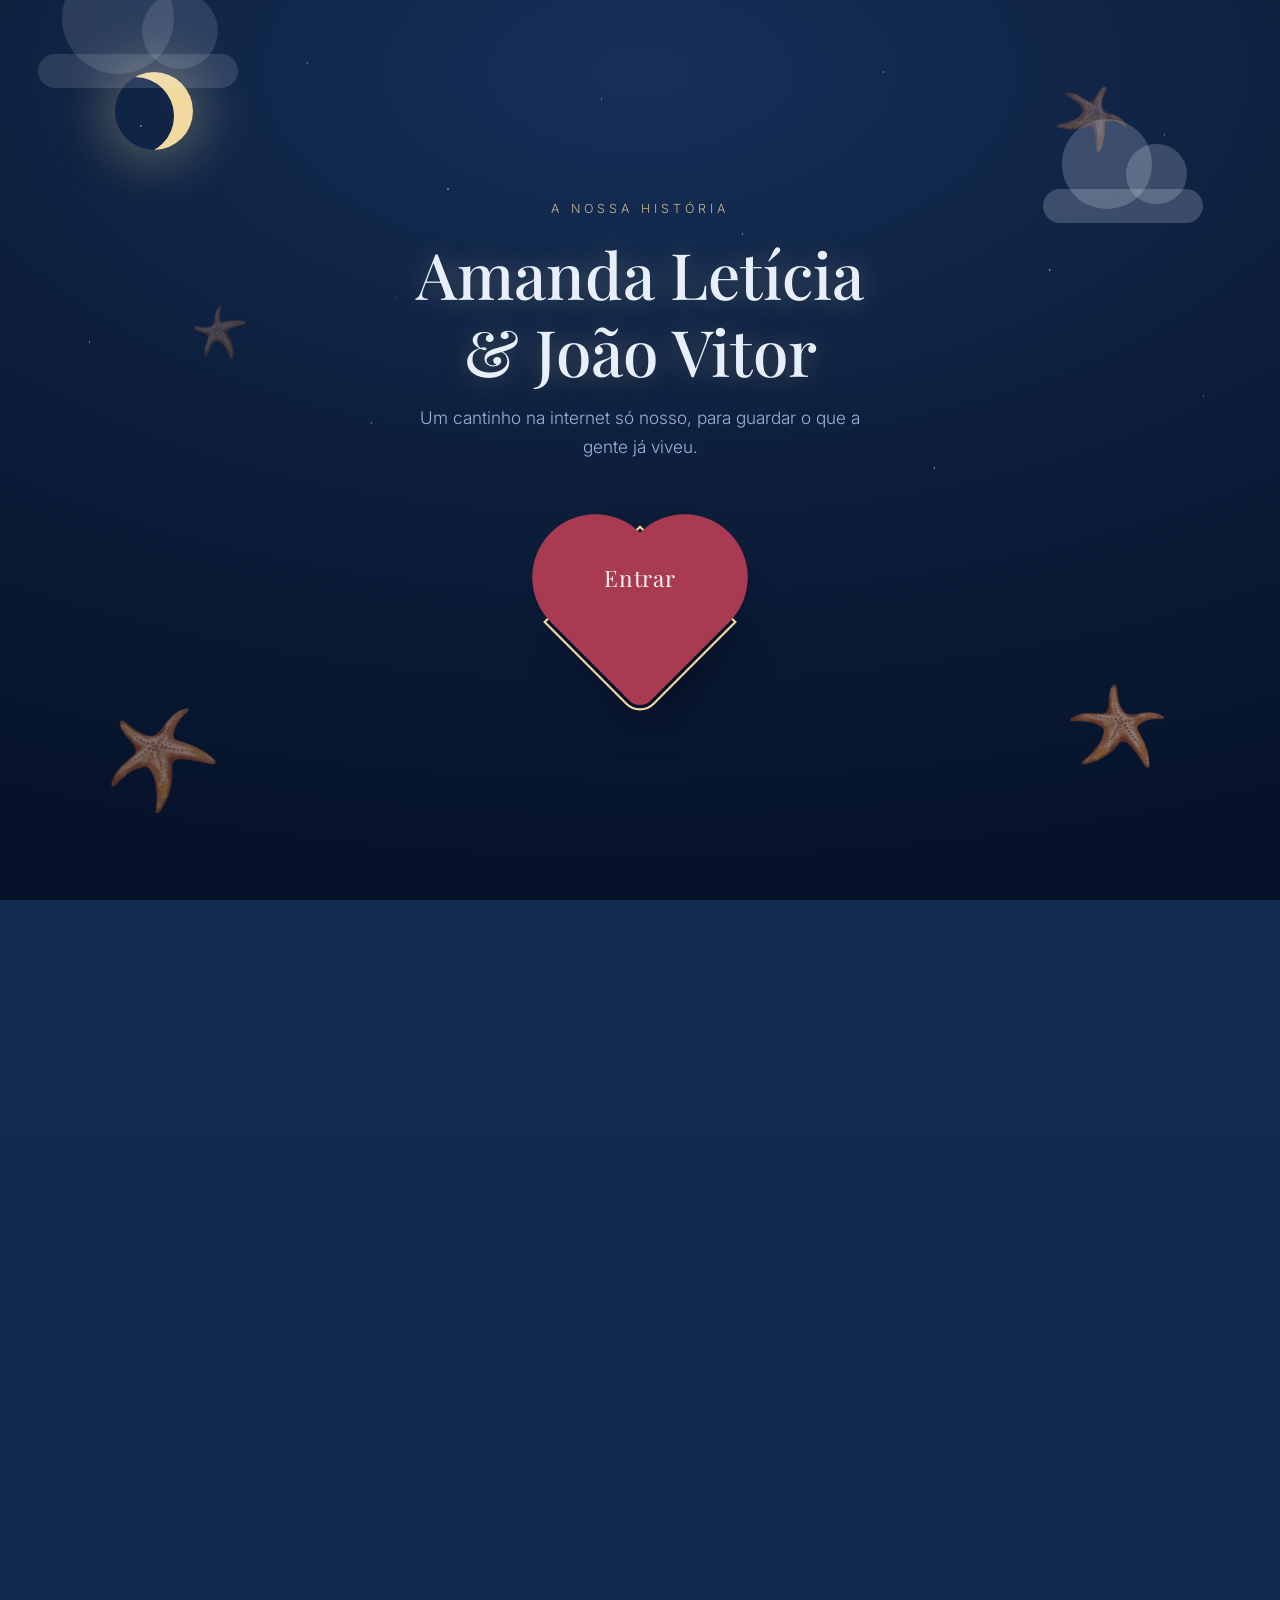
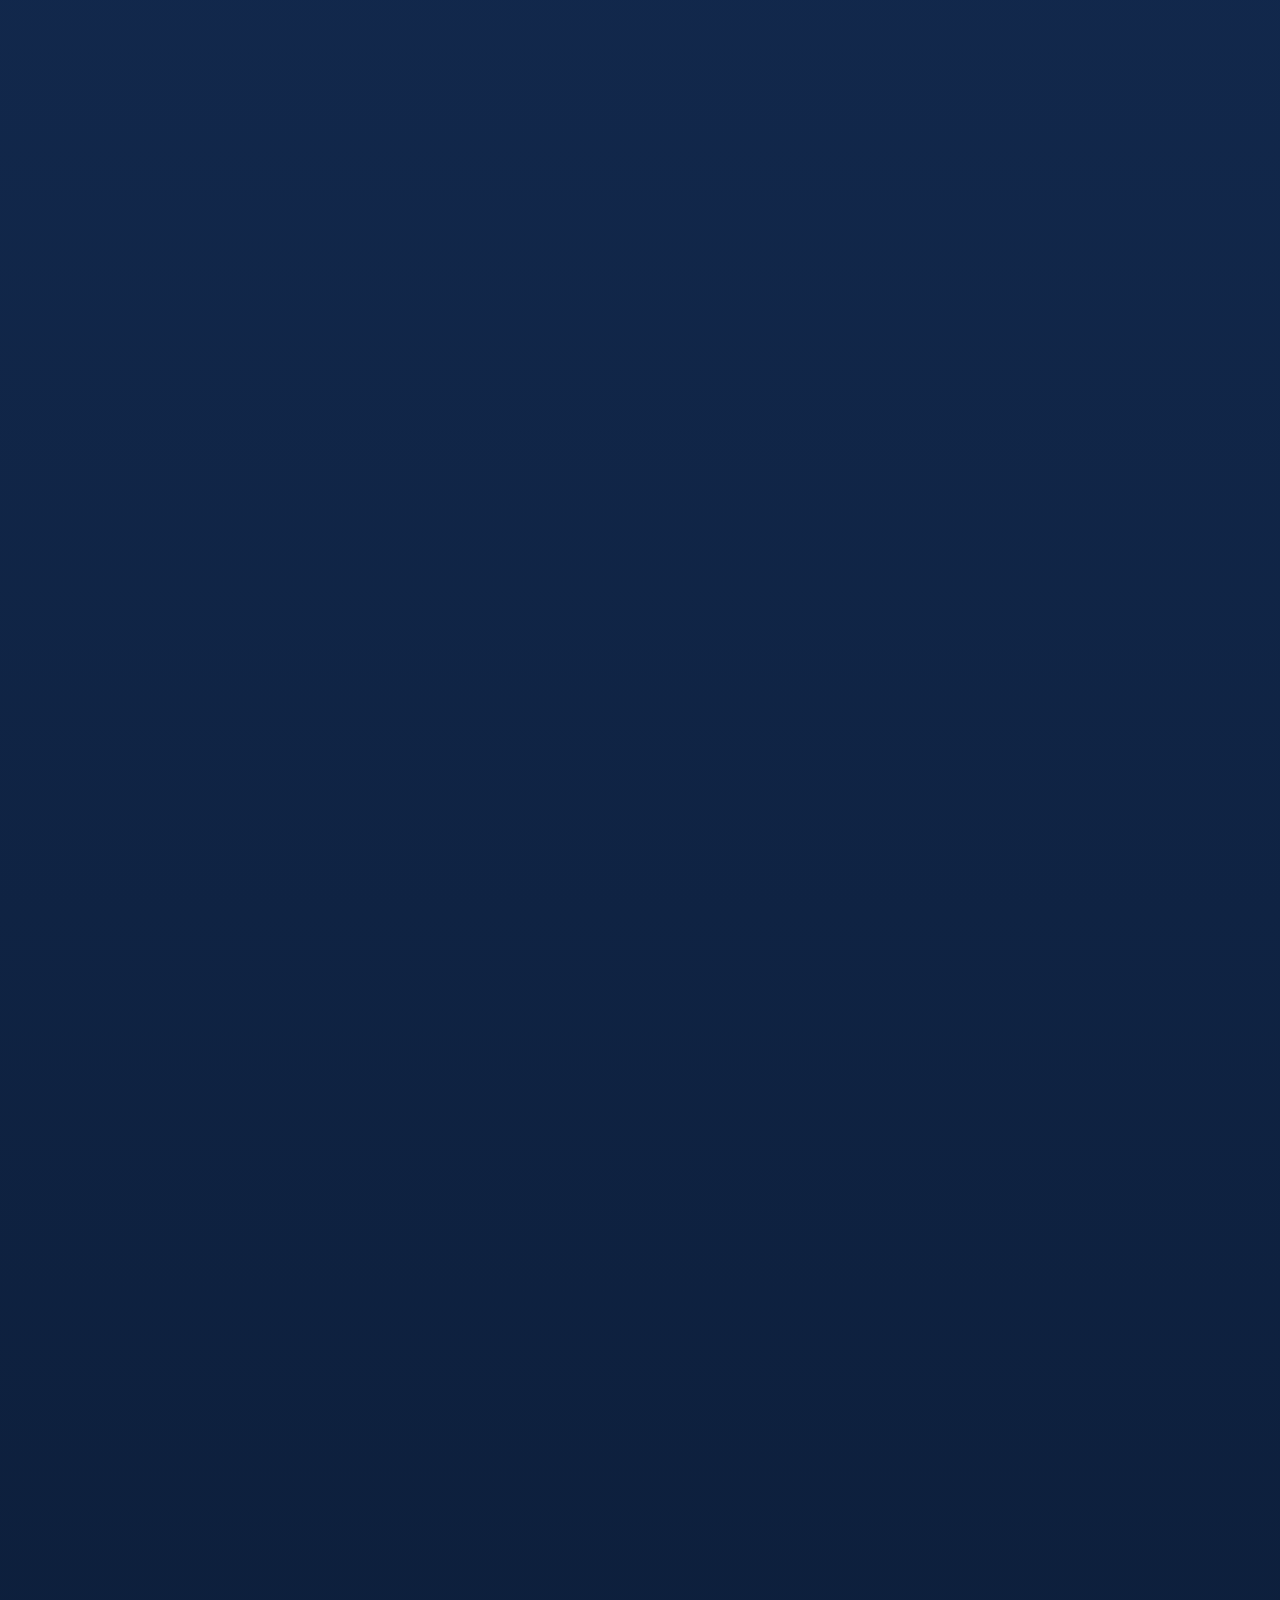
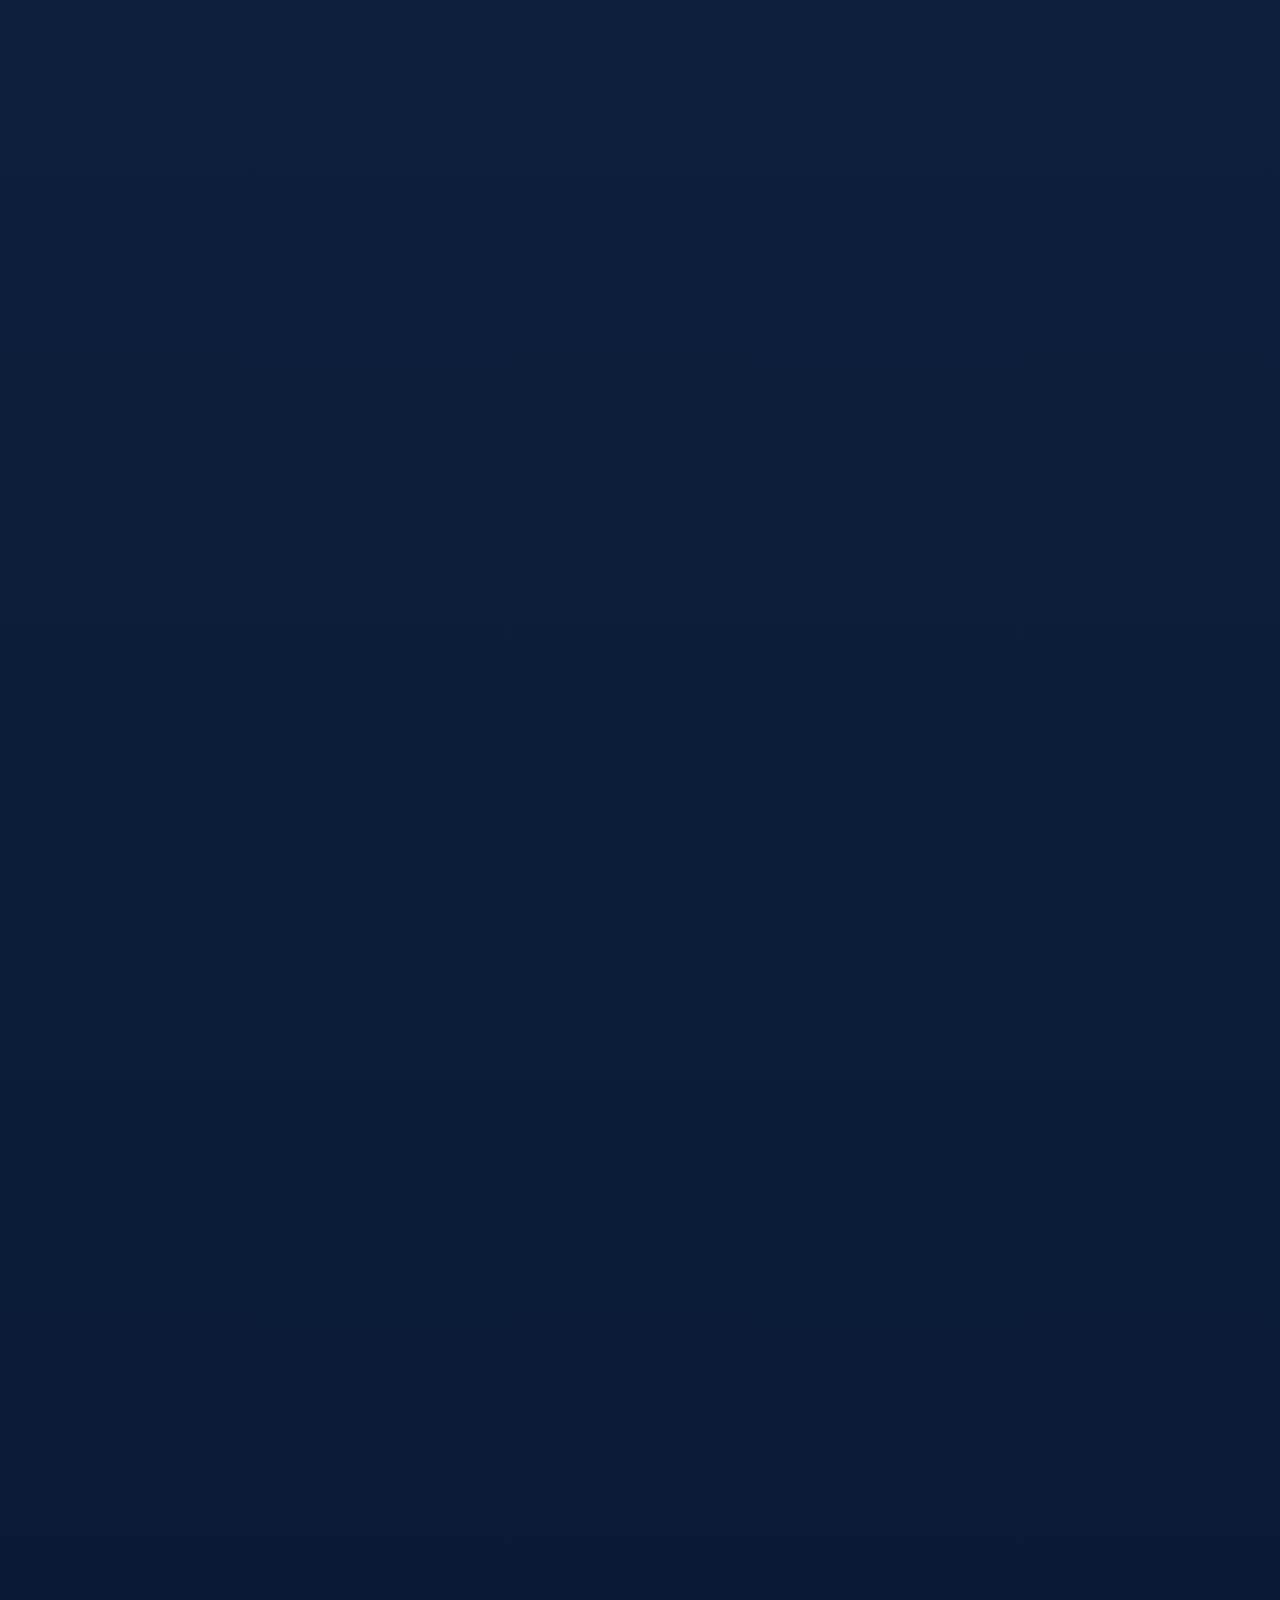
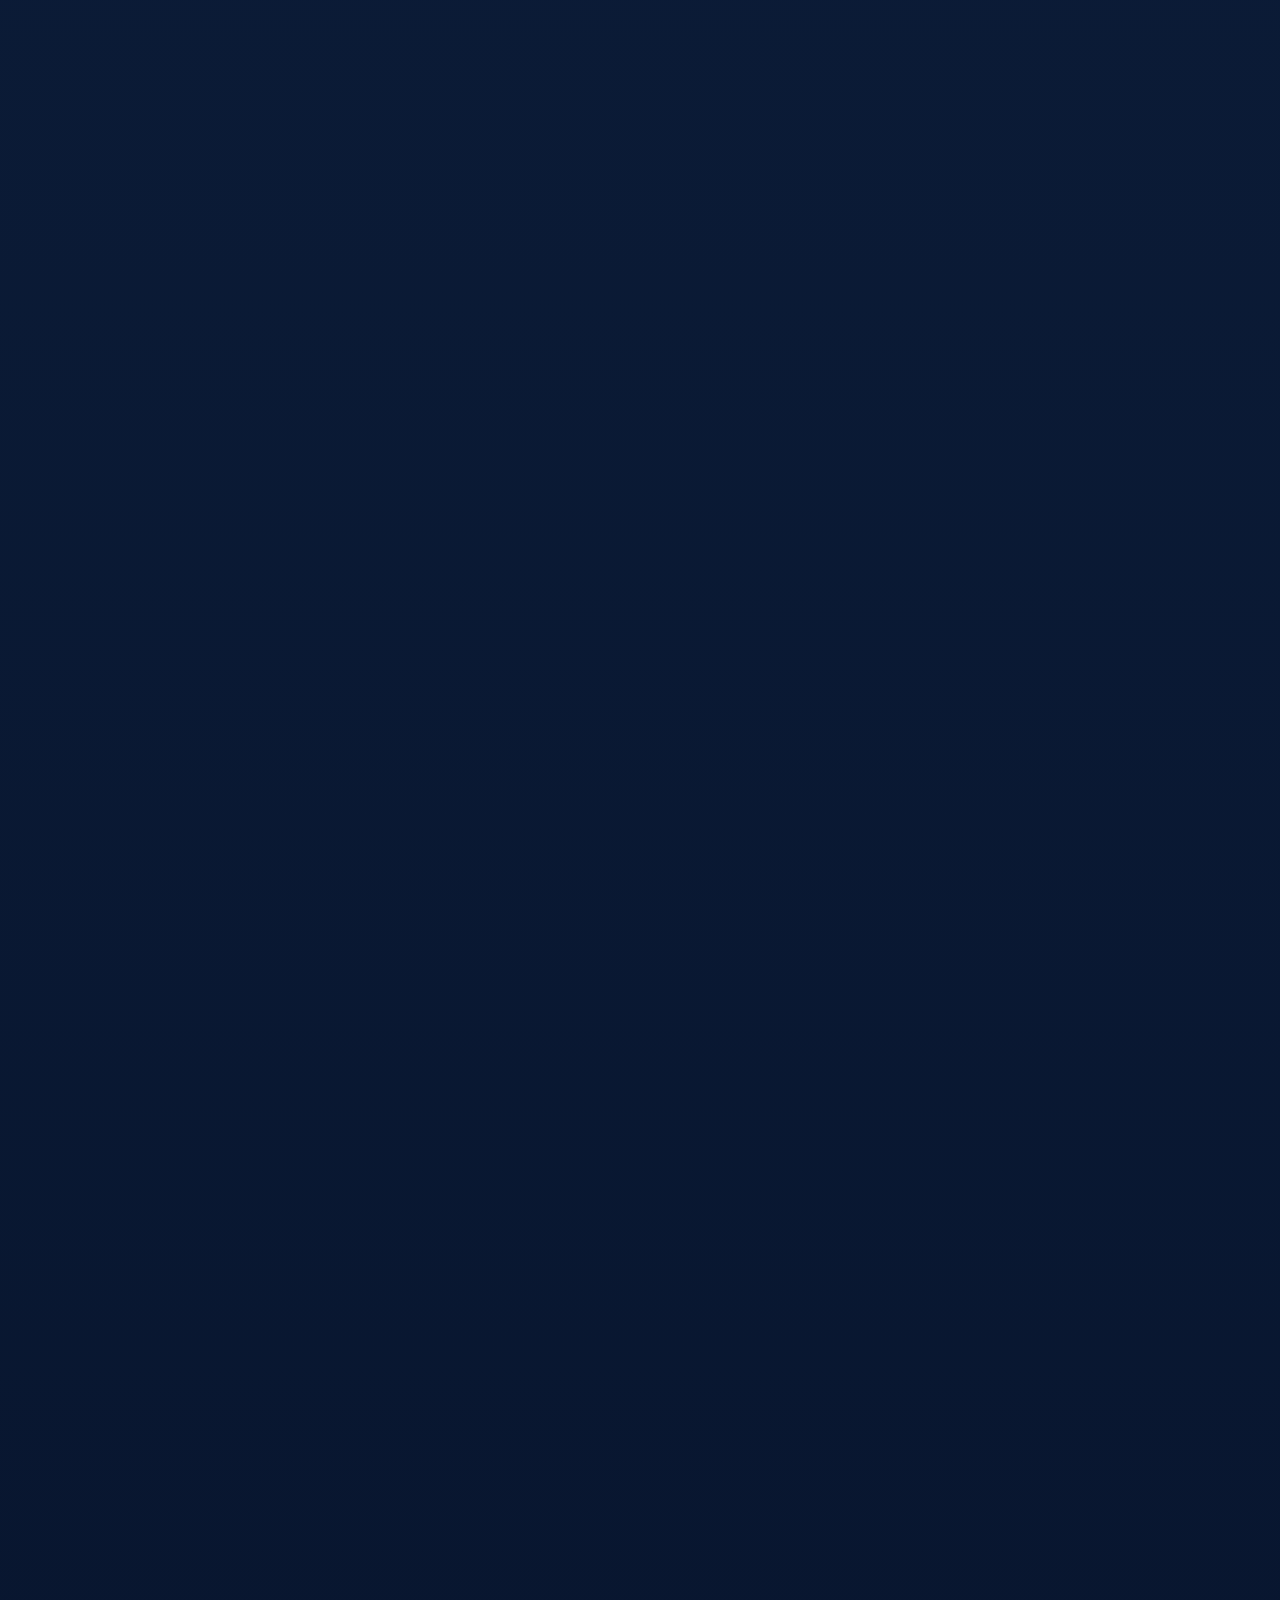
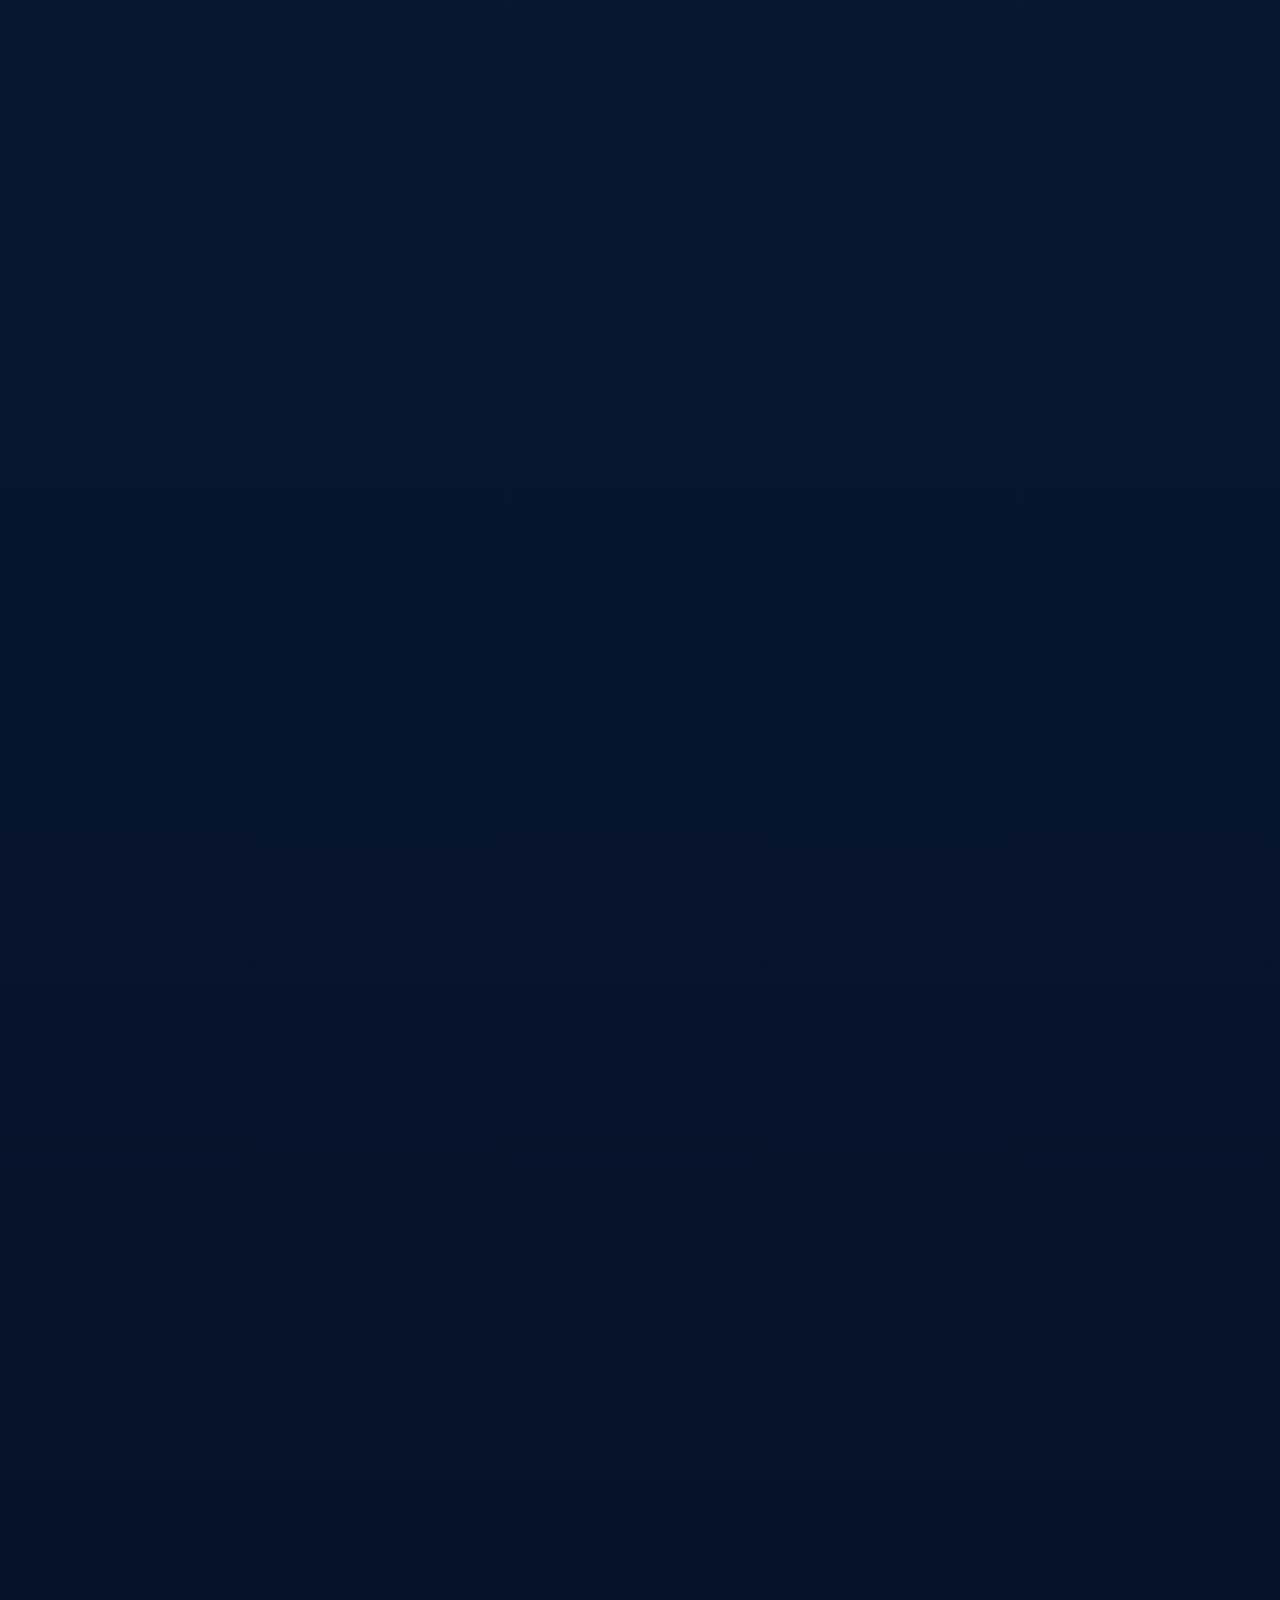
==== commit f9c2efad: "Adição de datas memoraveis e ajuste no calendário" ====
--- a/index.html
+++ b/index.html
@@ -21,14 +21,17 @@
 <!-- ==================== TELA DE ENTRADA ==================== -->
 <div class="entrada" id="entrada">
 
-  <!-- O céu da entrada. As estrelas e a lua são CSS; a roseira e a
-       estrela-do-mar são os desenhos de assets/elementos, cada um numa pose.
+  <!-- O céu da entrada. As estrelas, a lua e as nuvens são CSS; as
+       estrelas-do-mar são o desenho de assets/elementos, cada uma numa pose.
        Tudo aqui é decoração: o bloco inteiro é aria-hidden. -->
   <div class="entrada__ceu" aria-hidden="true">
     <span class="lua"></span>
-    <span class="enfeite enfeite--rosas-baixo-esq"></span>
-    <span class="enfeite enfeite--rosas-cima-dir"></span>
+    <span class="nuvem nuvem--entrada-1"></span>
+    <span class="nuvem nuvem--entrada-2 nuvem--densa"></span>
+    <span class="enfeite enfeite--estrela-baixo-esq"></span>
     <span class="enfeite enfeite--estrela-baixo-dir"></span>
+    <span class="enfeite enfeite--estrela-cima-dir"></span>
+    <span class="enfeite enfeite--estrela-meio-esq"></span>
   </div>
 
   <div class="entrada__conteudo">
@@ -42,6 +45,26 @@
 </div>
 
 <main class="conteudo" id="conteudo">
+
+  <!-- ==================== TOPO: A LUA, AS NUVENS E O MAR ====================
+       A primeira coisa depois do clique, e só desenho — daí o aria-hidden no
+       bloco inteiro. A lua cheia entre as nuvens lá em cima, as ondas fechando
+       embaixo, e duas estrelas-do-mar pousadas na crista. -->
+  <div class="topo" aria-hidden="true">
+    <span class="lua lua--topo"></span>
+    <span class="nuvem nuvem--topo-1"></span>
+    <span class="nuvem nuvem--topo-2"></span>
+    <span class="nuvem nuvem--topo-3 nuvem--densa"></span>
+
+    <div class="mar">
+      <span class="mar__onda mar__onda--fundo"></span>
+      <span class="mar__onda mar__onda--meio"></span>
+      <span class="mar__onda mar__onda--frente"></span>
+    </div>
+
+    <span class="enfeite enfeite--estrela-mar-esq"></span>
+    <span class="enfeite enfeite--estrela-mar-dir"></span>
+  </div>
 
   <!-- ==================== TRILHA ====================
        Nasce escondida: quem a mostra é o js/trilha.js, depois de sortear a
@@ -76,13 +99,6 @@
     <p class="secao__linha"></p>
 
     <div class="contador">
-      <article class="cartao">
-        <span class="cartao__rotulo">Recap</span>
-        <strong class="cartao__numero" id="diasConversa">—</strong>
-        <span class="cartao__unidade">dias</span>
-        <span class="cartao__desde">desde 13 de outubro de 2025</span>
-      </article>
-
       <article class="cartao cartao--principal">
         <span class="coracao-pulsa" aria-hidden="true"></span>
         <span class="cartao__rotulo">Namoro</span>
@@ -106,7 +122,7 @@
   <!-- ==================== CALENDÁRIO ==================== -->
   <section class="secao" id="secaoCalendario" data-revelar>
     <h2 class="secao__titulo">Nosso calendário</h2>
-    <p class="secao__subtitulo">Os dias marcados com um coração têm foto. Toca para ver.</p>
+    <p class="secao__subtitulo">Os dias marcados guardam alguma coisa nossa. Toca para ver.</p>
 
     <div class="cal">
       <header class="cal__topo">
@@ -120,6 +136,9 @@
       </div>
 
       <div class="cal__grade" id="calGrade"></div>
+
+      <!-- o recado dos dias sem foto; fica escondido até ela tocar num deles -->
+      <p class="cal__recado" id="calRecado" role="status" hidden></p>
     </div>
   </section>
 
--- a/css/style.css
+++ b/css/style.css
@@ -1,15 +1,16 @@
 /* ==========================================================================
    Nosso Namoro — folha de estilo única.
-   Estética: azul-marinho (o céu e o mar, com estrelas, lua e estrelas-do-mar)
-   e vermelho vinho (as rosas, os espinhos e as folhas).
-   Ordem: tokens → base → céu → tela de entrada → seções → enfeites → contador
-          → timeline → calendário → galeria → lightbox → trilha → player
-          → rodapé → responsivo.
+   Estética: azul-marinho de ponta a ponta — o céu com a lua e as nuvens lá em
+   cima, o mar com as ondas e as estrelas-do-mar daí para baixo.
+   Ordem: tokens → base → céu → tela de entrada → topo do conteúdo → seções
+          → enfeites → contador → timeline → calendário → galeria → lightbox
+          → trilha → player → rodapé → responsivo.
    Regra do projeto: usar sempre os tokens do :root, nunca hex solto.
 
-   A decoração toda sai de dois desenhos em assets/elementos/, repetidos de
-   seção em seção: o ramo de rosas e a estrela-do-mar. É sempre a mesma
-   imagem — o que muda a cada aparição é tamanho, giro e transparência.
+   A decoração sai de um único desenho em assets/elementos/ — a estrela-do-mar,
+   repetida de seção em seção — mais as ondas, as nuvens e a lua, que são
+   feitas aqui mesmo. É sempre a mesma estrela: o que muda a cada aparição é
+   tamanho, giro e transparência.
    ========================================================================== */
 
 /* ------------------------------- 1. TOKENS ------------------------------- */
@@ -24,7 +25,7 @@
   --luar:          #E8EFFC;
   --estrela:       #F2D9A0;
 
-  /* as rosas, os espinhos e as folhas */
+  /* o vermelho vinho que aquece o azul */
   --vinho:        #7E1E32;
   --vinho-claro:  #A83A51;
   --vinho-escuro: #4E0F1E;
@@ -40,6 +41,9 @@
   --brilho-estrela:       rgba(232, 239, 252, .95);
   --brilho-estrela-fraco: rgba(232, 239, 252, .55);
   --brilho-lua:           rgba(242, 217, 160, .30);
+  --nuvem:                rgba(232, 239, 252, .13);
+  --nuvem-densa:          rgba(232, 239, 252, .20);
+  --espuma:               rgba(124, 155, 207, .34);
   --vidro:                rgba(232, 239, 252, .12);
   --vidro-forte:          rgba(232, 239, 252, .26);
   --veu:                  rgba(4, 12, 28, .94);
@@ -63,15 +67,21 @@
   --serif: "Playfair Display", Georgia, serif;
   --sans:  "Inter", system-ui, -apple-system, "Segoe UI", sans-serif;
 
-  /* Os dois desenhos. Caminho relativo a esta folha (css/), e é aqui — e só
-     aqui — que ele aparece: trocar o arquivo é mexer nestas duas linhas.
-     rosas-recorte.png é o rosas.png com o fundo branco removido; o original
-     continua na pasta, intocado. */
-  --rosas:       url("../assets/elementos/rosas-recorte.png");
+  /* O desenho. Caminho relativo a esta folha (css/), e é aqui — e só aqui —
+     que ele aparece: trocar o arquivo é mexer nesta linha. */
   --estrela-mar: url("../assets/elementos/estrela-do-mar.webp");
 
-  /* proporção dos arquivos, para a altura dos enfeites sair sozinha */
-  --rosas-proporcao: 900 / 550;
+  /* A moldura de espinhos do calendário — o desenho do tempo em que a gente
+     não se falou. Mesma regra da estrela: o caminho mora só aqui. */
+  --espinho-moldura: url("../assets/elementos/espinho-moldura.svg");
+
+  /* As duas ondas: desenhos vetoriais embutidos em `data:`, sem arquivo e sem
+     requisição nenhuma. Entram sempre como MÁSCARA, nunca como imagem — assim
+     a cor continua saindo dos tokens acima, e não de dentro do SVG.
+     --onda-linha é o traço que divide as seções; --onda-mar é a crista cheia
+     que se repete de lado a lado. */
+  --onda-linha: url("data:image/svg+xml,%3Csvg xmlns='http://www.w3.org/2000/svg' viewBox='0 0 300 40' preserveAspectRatio='none'%3E%3Cg fill='none' stroke='%23fff' stroke-linecap='round'%3E%3Cpath d='M20 10q20-8 40 0t40 0 40 0 40 0 40 0 40 0' stroke-width='2.2' opacity='.5'/%3E%3Cpath d='M4 22q24-10 48 0t48 0 48 0 48 0 48 0 48 0' stroke-width='3'/%3E%3Cpath d='M60 33q15-7 30 0t30 0 30 0 30 0 30 0' stroke-width='2' opacity='.38'/%3E%3C/g%3E%3C/svg%3E");
+  --onda-mar:   url("data:image/svg+xml,%3Csvg xmlns='http://www.w3.org/2000/svg' viewBox='0 0 600 60' preserveAspectRatio='none'%3E%3Cpath fill='%23fff' d='M0 30q75-26 150 0t150 0 150 0 150 0V60H0Z'/%3E%3C/svg%3E");
 }
 
 /* -------------------------------- 2. BASE -------------------------------- */
@@ -267,13 +277,58 @@
 .lua {
   position: absolute;
   top: 8%;
-  left: 9%;      /* à esquerda: o canto direito é do ramo de rosas */
+  left: 9%;
   width: 78px;
   height: 78px;
   border-radius: 50%;
   box-shadow:
     inset -19px 5px 0 0 var(--estrela),
     0 0 52px 12px var(--brilho-lua);
+}
+
+/* As nuvens: um comprimido arredondado com dois montes por cima (os
+   pseudo-elementos). Translúcidas, para o céu e as estrelas continuarem
+   aparecendo por trás. Cada uma deriva devagar, no seu próprio compasso —
+   a `alternate` faz o vento ir e voltar em vez de saltar de volta ao início. */
+.nuvem {
+  position: absolute;
+  width: 130px;
+  height: 34px;
+  border-radius: 999px;
+  background: var(--nuvem);
+  animation: derivar 46s ease-in-out infinite alternate;
+}
+.nuvem::before,
+.nuvem::after {
+  content: "";
+  position: absolute;
+  border-radius: 50%;
+  background: inherit;
+}
+.nuvem::before { width: 56%; aspect-ratio: 1; left: 12%; bottom: 42%; }
+.nuvem::after  { width: 38%; aspect-ratio: 1; left: 52%; bottom: 55%; }
+
+/* a nuvem densa passa na frente e esconde um pedaço da lua */
+.nuvem--densa { background: var(--nuvem-densa); }
+
+/* as duas da tela de entrada: uma cruzando a lua, outra lá do outro lado */
+.nuvem--entrada-1 {
+  top: 6%;
+  left: 3%;
+  width: clamp(120px, 36vw, 200px);
+  animation-duration: 40s;
+}
+.nuvem--entrada-2 {
+  top: 21%;
+  right: 6%;
+  width: clamp(90px, 26vw, 160px);
+  animation-duration: 56s;
+  animation-delay: -14s;
+}
+
+@keyframes derivar {
+  from { transform: translateX(-4%); }
+  to   { transform: translateX(4%); }
 }
 
 /* `width` e não `max-width`: num item centralizado (fit-content) a
@@ -365,6 +420,105 @@
 .com-js .conteudo--visivel { opacity: 1; }
 .sem-js .entrada { display: none; }
 
+/* ------------- 4B. O TOPO DO CONTEÚDO: A LUA, AS NUVENS E O MAR -------------
+   A primeira coisa depois do clique. É só desenho (o bloco todo é
+   aria-hidden): a lua cheia entre nuvens lá no alto, e embaixo as ondas
+   fechando a faixa — daí para baixo a página inteira acontece no mar.
+   `overflow: hidden` é o que apara as nuvens e as ondas que passam da borda. */
+.topo {
+  position: relative;
+  height: clamp(170px, 42vw, 300px);
+  overflow: hidden;
+}
+
+/* a lua daqui é cheia, não é a foice da entrada: o `inset` some e fica só o
+   disco aceso com o halo em volta */
+.lua--topo {
+  top: 16%;
+  left: 50%;
+  width: clamp(64px, 15vw, 104px);
+  height: auto;
+  aspect-ratio: 1;
+  background: var(--estrela);
+  transform: translateX(-50%);
+  box-shadow: 0 0 60px 16px var(--brilho-lua);
+}
+
+.nuvem--topo-1 { top: 14%; left: 4%;  width: clamp(120px, 34vw, 210px); animation-duration: 52s; }
+.nuvem--topo-2 { top: 30%; right: 2%; width: clamp(100px, 28vw, 180px); animation-duration: 64s; animation-delay: -18s; }
+/* esta cruza por cima da lua, e por isso é a densa */
+.nuvem--topo-3 {
+  top: 26%;
+  left: 50%;
+  width: clamp(90px, 24vw, 150px);
+  margin-left: -12%;
+  animation-duration: 38s;
+  animation-delay: -9s;
+}
+
+/* --- o mar: três cristas em profundidades diferentes ---------------------
+   Cada onda é um bloco mais largo que a faixa, mascarado pela crista repetida.
+   `--passo` é o segredo do laço: ele é ao mesmo tempo a largura de UMA
+   repetição da máscara e o quanto a animação anda. Andando exatamente uma
+   repetição, o quadro final é idêntico ao primeiro e a volta não tem emenda.
+   Mexer no passo muda quantas ondas cabem na tela — e só nele.
+
+   Os degradês morrem em transparente de propósito: a faixa não pode ter fundo
+   sólido, senão o pé dela vira um risco reto contra o azul da página. */
+.mar {
+  position: absolute;
+  right: 0;
+  bottom: 0;
+  left: 0;
+  height: clamp(56px, 14vw, 92px);
+}
+
+.mar__onda {
+  --passo: 25%;   /* 4 repetições no bloco = 2 ondas por tela */
+  position: absolute;
+  bottom: 0;
+  left: 0;
+  width: 400%;
+  -webkit-mask-image: var(--onda-mar);
+          mask-image: var(--onda-mar);
+  -webkit-mask-size: var(--passo) 100%;
+          mask-size: var(--passo) 100%;
+  -webkit-mask-repeat: repeat-x;
+          mask-repeat: repeat-x;
+  animation: mar-anda 17s linear infinite;
+}
+
+.mar__onda--fundo {
+  height: 100%;
+  background: linear-gradient(180deg, var(--espuma), transparent 88%);
+  opacity: .62;
+  animation-duration: 23s;
+  animation-direction: reverse;
+}
+
+.mar__onda--meio {
+  height: 76%;
+  background: linear-gradient(180deg, var(--azul-luar), transparent 82%);
+  opacity: .34;
+  animation-duration: 17s;
+}
+
+.mar__onda--frente {
+  height: 52%;
+  background: linear-gradient(180deg, var(--luar), var(--azul-luar) 55%, transparent);
+  opacity: .24;
+  animation-duration: 12s;
+  animation-direction: reverse;
+}
+
+@keyframes mar-anda {
+  from { transform: translateX(0); }
+  to   { transform: translateX(calc(var(--passo) * -1)); }
+}
+
+/* As duas estrelas pousadas na crista ficam com as outras, lá no bloco 6 —
+   é lá que mora a pose de toda estrela solta da página. */
+
 /* ------------------------------- 5. SEÇÕES ------------------------------- */
 .secao {
   position: relative;   /* âncora dos enfeites de canto */
@@ -387,19 +541,28 @@
   margin-bottom: 2.2rem;
 }
 
-/* o divisor é o próprio ramo de rosas, com um fio de luar em volta para
-   descolar a silhueta preta do azul */
+/* O divisor é uma onda: o degradê é que dá a cor, a máscara é que dá o
+   formato, e o brilho descola o traço fino do azul do fundo. Como o desenho
+   é vetorial, ele estica até a largura que a seção pedir sem borrar. */
 .secao__linha {
   width: clamp(180px, 48vw, 280px);
-  aspect-ratio: var(--rosas-proporcao);
+  height: clamp(26px, 7vw, 38px);
   margin: 0 auto 1.2rem;
-  background: var(--rosas) center / contain no-repeat;
+  background: linear-gradient(90deg,
+    transparent, var(--azul-luar) 16%, var(--luar) 50%, var(--azul-luar) 84%, transparent);
+  -webkit-mask-image: var(--onda-linha);
+          mask-image: var(--onda-linha);
+  -webkit-mask-size: 100% 100%;
+          mask-size: 100% 100%;
+  -webkit-mask-repeat: no-repeat;
+          mask-repeat: no-repeat;
+  opacity: .8;
   filter: drop-shadow(0 0 10px var(--brilho-lua));
 }
 
-/* o segundo divisor da página não pode parecer carimbo do primeiro:
-   entra espelhado e torto (secao par = a da timeline) */
-.secao:nth-of-type(even) .secao__linha { transform: rotate(-3deg) scaleX(-1); }
+/* o segundo divisor da página não pode parecer carimbo do primeiro: a onda
+   entra espelhada (secao par = a da timeline) */
+.secao:nth-of-type(even) .secao__linha { transform: scaleX(-1); }
 
 /* revelação ao rolar */
 .com-js [data-revelar] { opacity: 0; transform: translateY(26px); }
@@ -409,13 +572,13 @@
   transition: opacity 700ms ease, transform 700ms cubic-bezier(.22, .61, .36, 1);
 }
 
-/* ------------------------ 6. ENFEITES ESPALHADOS -------------------------
-   Toda seção recebe dois enfeites pelos seus pseudo-elementos: o ::before é
-   sempre o ramo de rosas, o ::after é sempre a estrela-do-mar. O que muda de
-   uma seção para a outra é a pose — canto, tamanho, giro e transparência.
-
-   z-index: -1 põe os dois atrás do conteúdo. Como a .secao é `relative` mas
-   sem z-index próprio, ela não cria contexto de empilhamento e os enfeites
+/* ------------------------ 6. ESTRELAS-DO-MAR ESPALHADAS -------------------
+   Toda seção recebe DUAS estrelas-do-mar pelos seus pseudo-elementos, uma em
+   cada canto. É sempre o mesmo desenho: o que muda de uma seção para a outra é
+   a pose — canto, tamanho, giro e transparência. Nenhuma cai igual à outra.
+
+   z-index: -1 põe as duas atrás do conteúdo. Como a .secao é `relative` mas
+   sem z-index próprio, ela não cria contexto de empilhamento e as estrelas
    caem atrás de todo o texto da página, sem nunca cobrir nada. */
 .secao::before,
 .secao::after { content: ""; }
@@ -426,45 +589,34 @@
   position: absolute;
   z-index: -1;
   pointer-events: none;
-  background-repeat: no-repeat;
-  background-position: center;
-  background-size: contain;
-}
-
-.secao::before {
-  background-image: var(--rosas);
-  aspect-ratio: var(--rosas-proporcao);
-  opacity: .26;
-}
-
-.secao::after {
-  background-image: var(--estrela-mar);
   aspect-ratio: 1;
-  opacity: .5;
-}
-
-/* --- contador: roseira entrando pela esquerda, estrela caída à direita --- */
+  background: var(--estrela-mar) center / contain no-repeat;
+  opacity: .45;
+}
+
+/* --- contador: uma grande deitada à esquerda, uma miúda à direita --- */
 #secaoContador::before {
-  width: clamp(190px, 40vw, 380px);
-  top: -3%;
-  left: -7%;
-  transform: rotate(-14deg);
-  opacity: .24;
+  width: clamp(66px, 15vw, 122px);
+  top: 3%;
+  left: 3%;
+  transform: rotate(-19deg);
+  opacity: .38;
 }
 #secaoContador::after {
   width: clamp(46px, 10vw, 84px);
   bottom: 6%;
   right: 4%;
   transform: rotate(34deg);
-}
-
-/* --- timeline: a mesma roseira espelhada, agora subindo pelo rodapé --- */
+  opacity: .5;
+}
+
+/* --- timeline --- */
 #secaoTimeline::before {
-  width: clamp(200px, 42vw, 400px);
-  bottom: 1%;
-  left: -9%;
-  transform: rotate(12deg) scaleX(-1);
-  opacity: .22;
+  width: clamp(58px, 13vw, 104px);
+  bottom: 4%;
+  left: 4%;
+  transform: rotate(63deg);
+  opacity: .34;
 }
 #secaoTimeline::after {
   width: clamp(44px, 9vw, 78px);
@@ -474,86 +626,109 @@
   opacity: .45;
 }
 
-/* --- calendário: roseira de cabeça para baixo no alto da direita --- */
+/* --- calendário --- */
 #secaoCalendario::before {
-  width: clamp(180px, 38vw, 360px);
-  top: 2%;
-  right: -8%;
-  transform: rotate(168deg);
-  opacity: .24;
+  width: clamp(60px, 14vw, 110px);
+  top: 4%;
+  right: 3%;
+  transform: rotate(11deg);
+  opacity: .36;
 }
 #secaoCalendario::after {
   width: clamp(48px, 10vw, 86px);
   bottom: 7%;
   left: 4%;
   transform: rotate(-30deg);
-}
-
-/* --- galeria: enfeites mais apagados, que aqui o conteúdo é denso --- */
+  opacity: .5;
+}
+
+/* --- galeria: mais apagadas, que aqui o conteúdo é denso --- */
 #secaoGaleria::before {
-  width: clamp(190px, 40vw, 380px);
-  bottom: -2%;
-  right: -7%;
-  transform: rotate(-8deg) scaleX(-1);
-  opacity: .18;
+  width: clamp(56px, 12vw, 96px);
+  bottom: 3%;
+  right: 3%;
+  transform: rotate(-51deg);
+  opacity: .3;
 }
 #secaoGaleria::after {
   width: clamp(44px, 9vw, 76px);
   top: 4%;
   left: 3%;
   transform: rotate(42deg);
-  opacity: .45;
+  opacity: .38;
 }
 
 /* --- playlist --- */
 #secaoMusica::before {
-  width: clamp(180px, 38vw, 350px);
-  top: 4%;
-  left: -6%;
-  transform: rotate(-170deg);
-  opacity: .22;
+  width: clamp(58px, 13vw, 100px);
+  top: 5%;
+  left: 4%;
+  transform: rotate(-72deg);
+  opacity: .34;
 }
 #secaoMusica::after {
   width: clamp(50px, 10vw, 88px);
   bottom: 4%;
   right: 5%;
   transform: rotate(18deg);
-}
-
-/* --- os enfeites da tela de entrada, que são <span> e não pseudo:
-       lá os dois pseudo-elementos já são as estrelas do céu --- */
+  opacity: .48;
+}
+
+/* --- as estrelas soltas em <span>, e não em pseudo-elemento: são as da tela
+       de entrada e as do topo, onde os dois pseudos já têm dono --- */
 .enfeite { display: block; }
 
-.enfeite--rosas-baixo-esq,
-.enfeite--rosas-cima-dir {
-  background-image: var(--rosas);
-  aspect-ratio: var(--rosas-proporcao);
-}
-
-.enfeite--rosas-baixo-esq {
-  width: clamp(240px, 64vw, 460px);
-  left: -8%;
-  bottom: -4%;
-  transform: rotate(-6deg);
+.enfeite--estrela-baixo-esq {
+  width: clamp(60px, 15vw, 116px);
+  left: 8%;
+  bottom: 9%;
+  transform: rotate(-16deg);
   opacity: .5;
 }
 
-.enfeite--rosas-cima-dir {
-  width: clamp(180px, 48vw, 380px);
-  right: -10%;
-  top: -3%;
-  transform: rotate(176deg);
-  opacity: .32;
-}
-
 .enfeite--estrela-baixo-dir {
-  background-image: var(--estrela-mar);
-  aspect-ratio: 1;
   width: clamp(54px, 13vw, 100px);
   right: 9%;
   bottom: 13%;
   transform: rotate(28deg);
   opacity: .55;
+}
+
+.enfeite--estrela-cima-dir {
+  width: clamp(40px, 10vw, 74px);
+  right: 12%;
+  top: 9%;
+  transform: rotate(57deg);
+  opacity: .34;
+}
+
+.enfeite--estrela-meio-esq {
+  width: clamp(32px, 8vw, 58px);
+  left: 15%;
+  top: 34%;
+  transform: rotate(-44deg);
+  opacity: .28;
+}
+
+/* as duas do topo pousam na crista da onda: precisam vir para a FRENTE dela,
+   e por isso são as únicas que fogem do z-index negativo lá de cima */
+.enfeite--estrela-mar-esq,
+.enfeite--estrela-mar-dir { z-index: 1; }
+
+.enfeite--estrela-mar-esq {
+  width: clamp(38px, 9vw, 62px);
+  left: 13%;
+  bottom: 3%;
+  transform: rotate(-27deg);
+  opacity: .6;
+}
+
+.enfeite--estrela-mar-dir {
+  width: clamp(30px, 7vw, 50px);
+  right: 16%;
+  bottom: 9%;
+  transform: rotate(41deg);
+  opacity: .45;
 }
 
 /* ------------------------------ 7. CONTADOR ------------------------------ */
@@ -562,7 +737,8 @@
   grid-template-columns: repeat(auto-fit, minmax(min(100%, 260px), 1fr));
   /* folga suficiente para o coraçãozinho não encostar no cartão de cima */
   gap: 2.25rem 1.25rem;
-  max-width: 720px;
+  /* hoje é um cartão só; se voltar a ser dois, isto vira 720px de novo */
+  max-width: 380px;
   margin: 0 auto;
 }
 
@@ -740,7 +916,11 @@
   border: 1px solid var(--borda);
   border-radius: var(--raio);
   box-shadow: var(--sombra);
-}
+  transition: filter var(--transicao);
+}
+
+/* mês inteirinho dentro do período de espinhos: o calendário perde a cor */
+.cal--sombrio { filter: grayscale(1); }
 
 .cal__topo {
   display: flex;
@@ -814,6 +994,58 @@
   transform: scale(1.08);
 }
 
+/* dia sem foto, mas com recado: o mesmo destaque, só que vazado — dá para
+   ver de longe que ali tem alguma coisa, e que não é uma foto */
+.cal__dia--so-frase {
+  background: transparent;
+  border: 1px solid var(--borda-vinho);
+  color: var(--petala);
+  font-weight: 500;
+  cursor: pointer;
+  transition: background var(--transicao), transform var(--transicao);
+}
+.cal__dia--so-frase:hover {
+  background: var(--vidro);
+  transform: scale(1.08);
+}
+
+/* o tempo em que a gente não se falou — cada dia do período usa a moldura de
+   espinhos. Estas regras vêm DEPOIS das de cima de propósito: é o
+   `background-image` daqui que apaga o gradiente vinho dos poucos dias
+   marcados que caíram dentro do período. */
+.cal__dia--espinho,
+.cal__dia--espinho:hover {
+  background-image: var(--espinho-moldura);
+  background-size: 100% 100%;
+  background-repeat: no-repeat;
+  color: var(--texto-suave);
+}
+
+/* dia marcado dentro do período: o número clareia para se ler sobre o escuro */
+.cal__dia--espinho.cal__dia--tem-foto,
+.cal__dia--espinho.cal__dia--so-frase { color: var(--luar); }
+
+/* o recado propriamente dito, abaixo da grade */
+.cal__recado {
+  margin-top: 1.1rem;
+  padding-top: 1rem;
+  border-top: 1px dashed var(--borda);
+  font-size: .95rem;
+  line-height: 1.6;
+  color: var(--luar);
+  text-align: center;
+}
+
+.cal__recado-data {
+  display: block;
+  margin-bottom: .3rem;
+  font-size: .78rem;
+  letter-spacing: .12em;
+  text-transform: uppercase;
+  font-weight: 500;
+  color: var(--petala);
+}
+
 /* a marca do dia com foto é a estrela-do-mar em miniatura; o brilho a
    descola do vinho da célula */
 .cal__dia--tem-foto::after {
@@ -859,7 +1091,7 @@
 .galeria__item:hover img { transform: scale(1.07); }
 
 /* o vídeo não tem miniatura gerada (não há ffmpeg): entra como card com play,
-   e no lugar da imagem que falta vai a roseira */
+   e no lugar da imagem que falta vai uma estrela-do-mar grande */
 .galeria__video {
   position: relative;
   display: grid;
@@ -874,12 +1106,12 @@
 .galeria__video::before {
   content: "";
   position: absolute;
-  inset: -12% -16%;
-  background: var(--rosas) center / contain no-repeat;
-  transform: rotate(-10deg);
-  opacity: .32;
-}
-/* sobem para cima da roseira */
+  inset: 8%;
+  background: var(--estrela-mar) center / contain no-repeat;
+  transform: rotate(-14deg);
+  opacity: .34;
+}
+/* sobem para cima da estrela */
 .galeria__play,
 .galeria__rotulo { position: relative; z-index: 1; }
 
@@ -1043,9 +1275,9 @@
 .player iframe { display: block; border-radius: 12px; }
 
 /* ------------------------------- 14. RODAPÉ ------------------------------- */
-/* O fim da página é o fundo do mar: a roseira deitada ao fundo e três
-   estrelas-do-mar caídas em tamanhos e giros diferentes. Duas delas moram
-   nos pseudo-elementos do coraçãozinho, que estava sobrando. */
+/* O fim da página é o fundo do mar: uma última onda deitada rente à borda e
+   três estrelas-do-mar caídas em tamanhos e giros diferentes. Duas delas
+   moram nos pseudo-elementos do coraçãozinho, que estava sobrando. */
 .rodape {
   position: relative;
   padding: 3rem 1.25rem 4.5rem;
@@ -1069,24 +1301,32 @@
   position: absolute;
   z-index: -1;
   pointer-events: none;
-  background-repeat: no-repeat;
-  background-position: center;
-  background-size: contain;
-}
-
+}
+
+.rodape::after,
+.rodape__coracao::before,
+.rodape__coracao::after {
+  aspect-ratio: 1;
+  background: var(--estrela-mar) center / contain no-repeat;
+}
+
+/* a onda que fecha a página, parada: aqui embaixo o mar já está calmo */
 .rodape::before {
-  background-image: var(--rosas);
-  aspect-ratio: var(--rosas-proporcao);
-  width: min(560px, 96%);
-  left: 50%;
-  bottom: -2%;
-  transform: translateX(-50%) rotate(2deg);
-  opacity: .3;
+  right: 0;
+  bottom: 0;
+  left: 0;
+  height: clamp(40px, 10vw, 66px);
+  background: linear-gradient(180deg, var(--espuma), transparent 85%);
+  -webkit-mask-image: var(--onda-mar);
+          mask-image: var(--onda-mar);
+  -webkit-mask-size: clamp(200px, 50vw, 320px) 100%;
+          mask-size: clamp(200px, 50vw, 320px) 100%;
+  -webkit-mask-repeat: repeat-x;
+          mask-repeat: repeat-x;
+  opacity: .55;
 }
 
 .rodape::after {
-  background-image: var(--estrela-mar);
-  aspect-ratio: 1;
   width: clamp(58px, 15vw, 104px);
   left: 50%;
   bottom: .4rem;
@@ -1095,11 +1335,7 @@
 }
 
 .rodape__coracao::before,
-.rodape__coracao::after {
-  background-image: var(--estrela-mar);
-  aspect-ratio: 1;
-  top: 50%;
-}
+.rodape__coracao::after { top: 50%; }
 /* subidas até a altura do coração: embaixo delas passa o texto do rodapé */
 .rodape__coracao::before {
   width: clamp(42px, 11vw, 72px);
@@ -1116,7 +1352,10 @@
 
 /* ----------------------------- 15. RESPONSIVO ----------------------------- */
 @media (max-width: 720px) {
-  .lua {
+  /* a foice da entrada encolhe. O seletor precisa citar o céu da entrada: com
+     `.lua` puro esta regra viria depois — e por cima — da `.lua--topo`, e a
+     lua cheia do topo virava foice no celular. */
+  .entrada__ceu .lua {
     width: 56px;
     height: 56px;
     top: 7%;
@@ -1126,7 +1365,14 @@
       0 0 38px 9px var(--brilho-lua);
   }
 
-  /* só a largura: a altura sai do aspect-ratio do desenho */
+  /* no celular as nuvens são mais baixas, senão viram mancha */
+  .nuvem { height: 26px; }
+
+  /* a tela é estreita: com o passo de 25% as ondas ficariam miúdas e agitadas.
+     Dobrado, cabe uma por tela — o mar continua calmo. Só o passo muda; a
+     máscara e a animação leem daqui. */
+  .mar__onda { --passo: 50%; width: 200%; }
+
   .secao__linha { width: clamp(150px, 44vw, 210px); }
 
   .trilha { padding: 1rem .7rem 0; }
@@ -1161,11 +1407,11 @@
   .cal__dia { font-size: .82rem; }
   .cal__dia--tem-foto::after { width: 12px; height: 12px; }
 
-  /* Enfeites de canto mais discretos: a tela é estreita e o texto passa por
-     cima deles. Vai de `filter: opacity()` e não de `opacity` porque as
+  /* Estrelas de canto mais discretas: a tela é estreita e o texto passa por
+     cima delas. Vai de `filter: opacity()` e não de `opacity` porque as
      poses de cada seção são presas por id (#secaoContador etc.) e id ganha
      de classe em qualquer media query — o filtro multiplica em vez de
-     disputar. */
+     disputar. A onda do rodapé vem junto, pelo mesmo motivo. */
   .secao::before,
   .secao::after,
   .rodape::before { filter: opacity(.62); }
@@ -1183,7 +1429,8 @@
 @media (prefers-reduced-motion: reduce) {
   html { scroll-behavior: auto; }
 
-  /* as estrelas param de cintilar e ficam acesas de uma vez só */
+  /* as estrelas param de cintilar e ficam acesas de uma vez só; as nuvens
+     param de derivar e o mar para de andar, cada um parado no seu lugar */
   *, *::before, *::after {
     animation-duration: .01ms !important;
     animation-iteration-count: 1 !important;
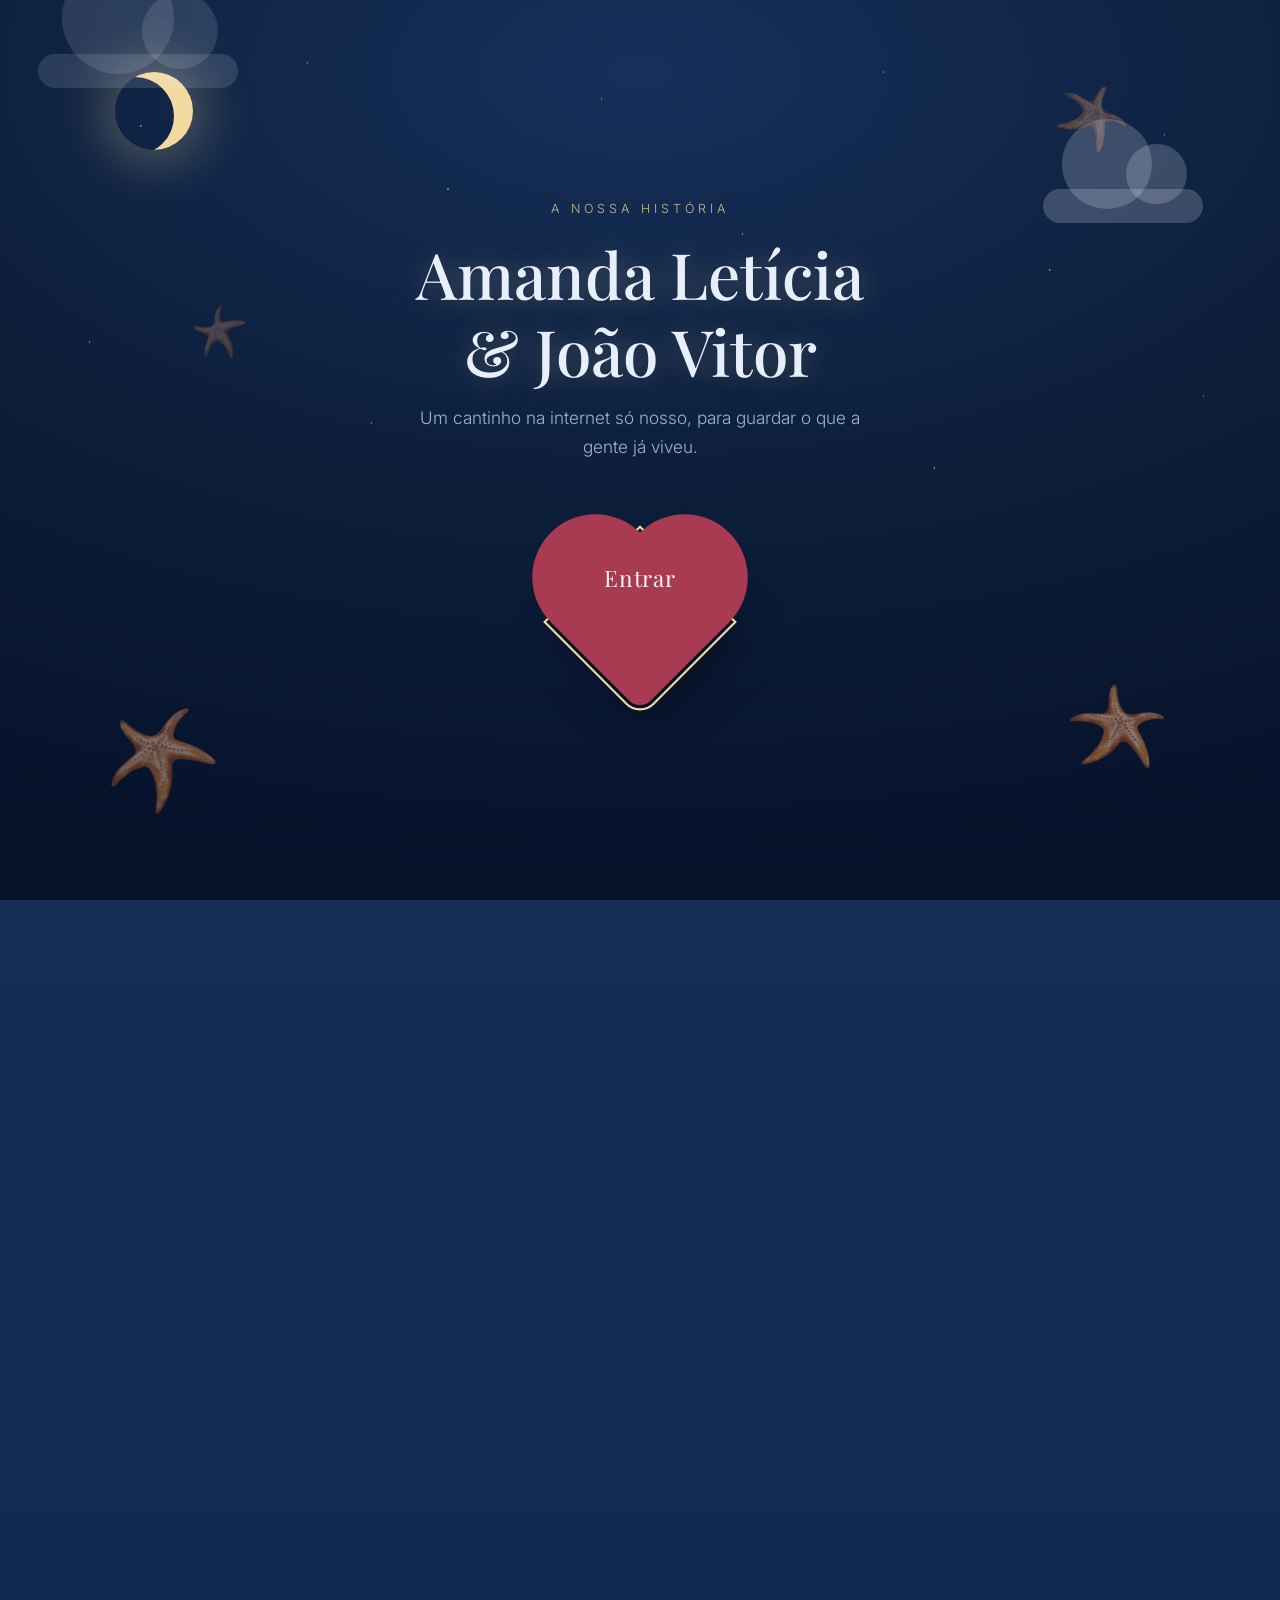
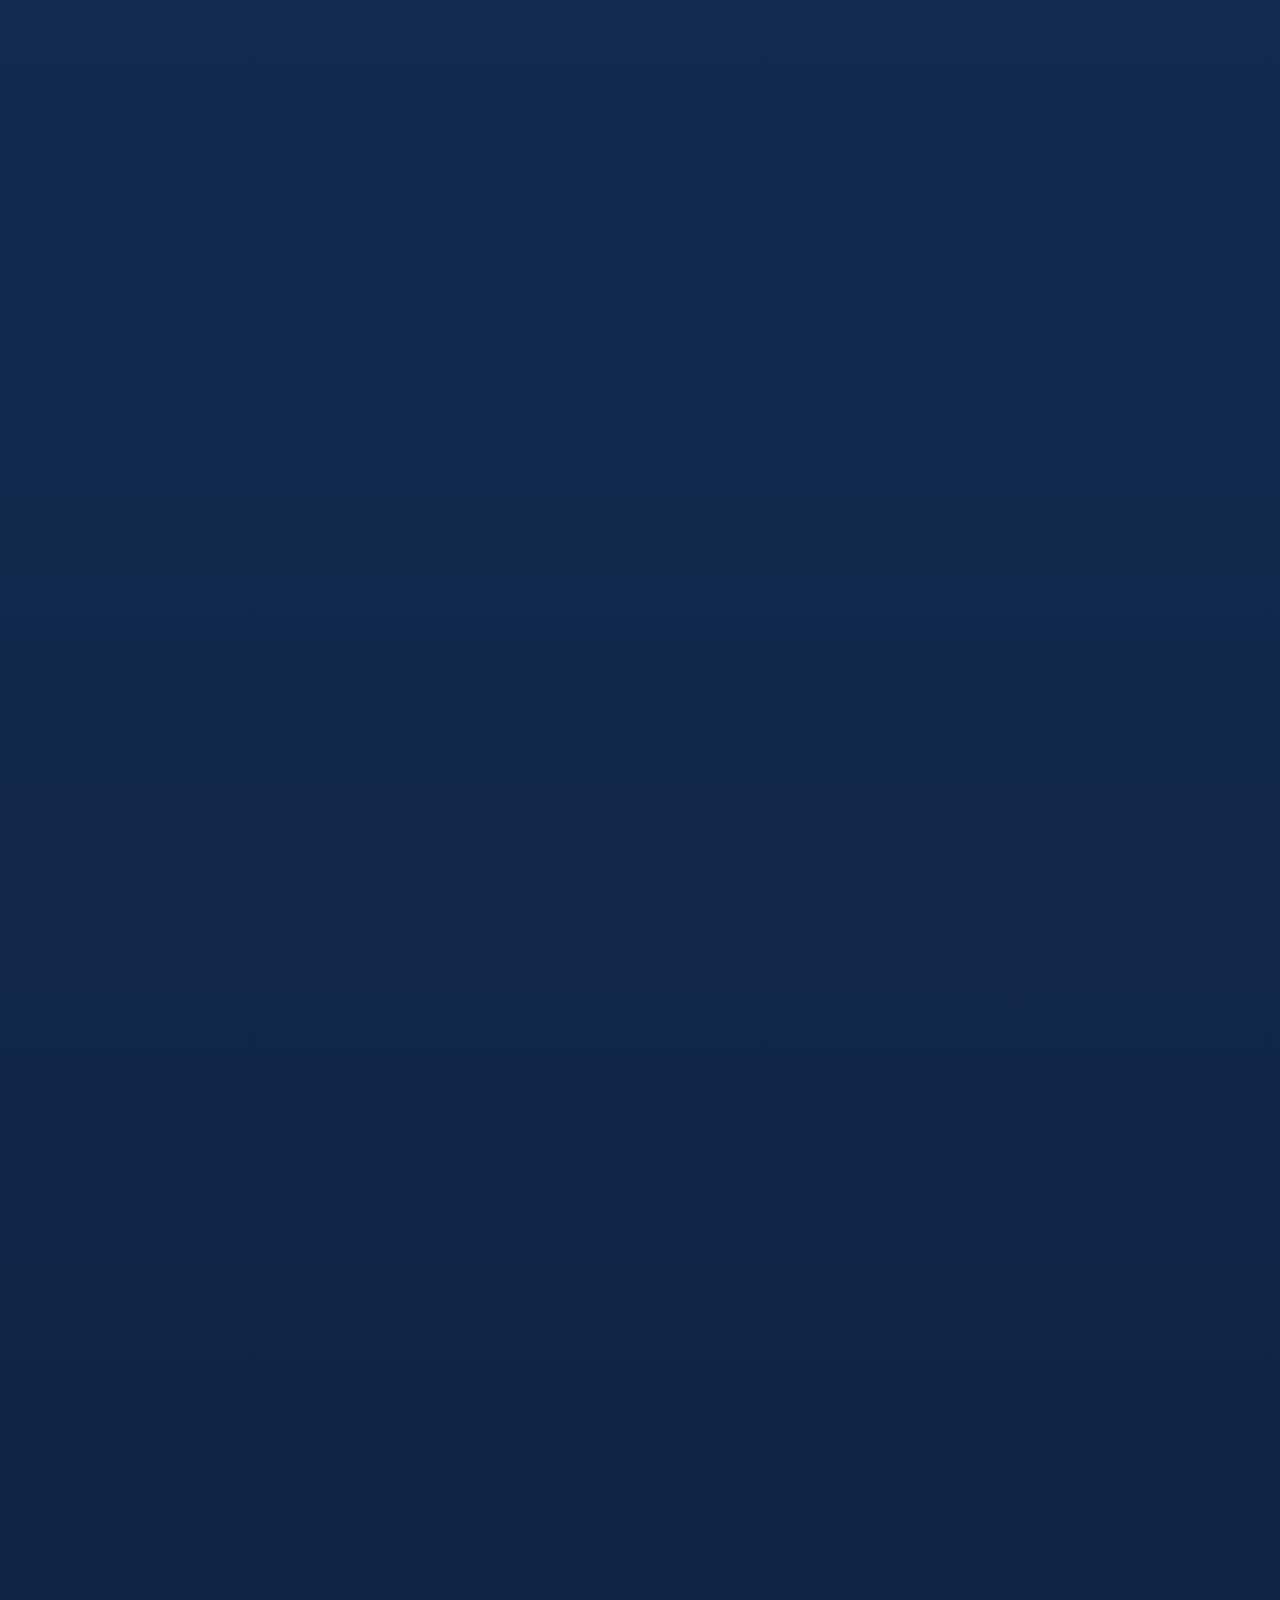
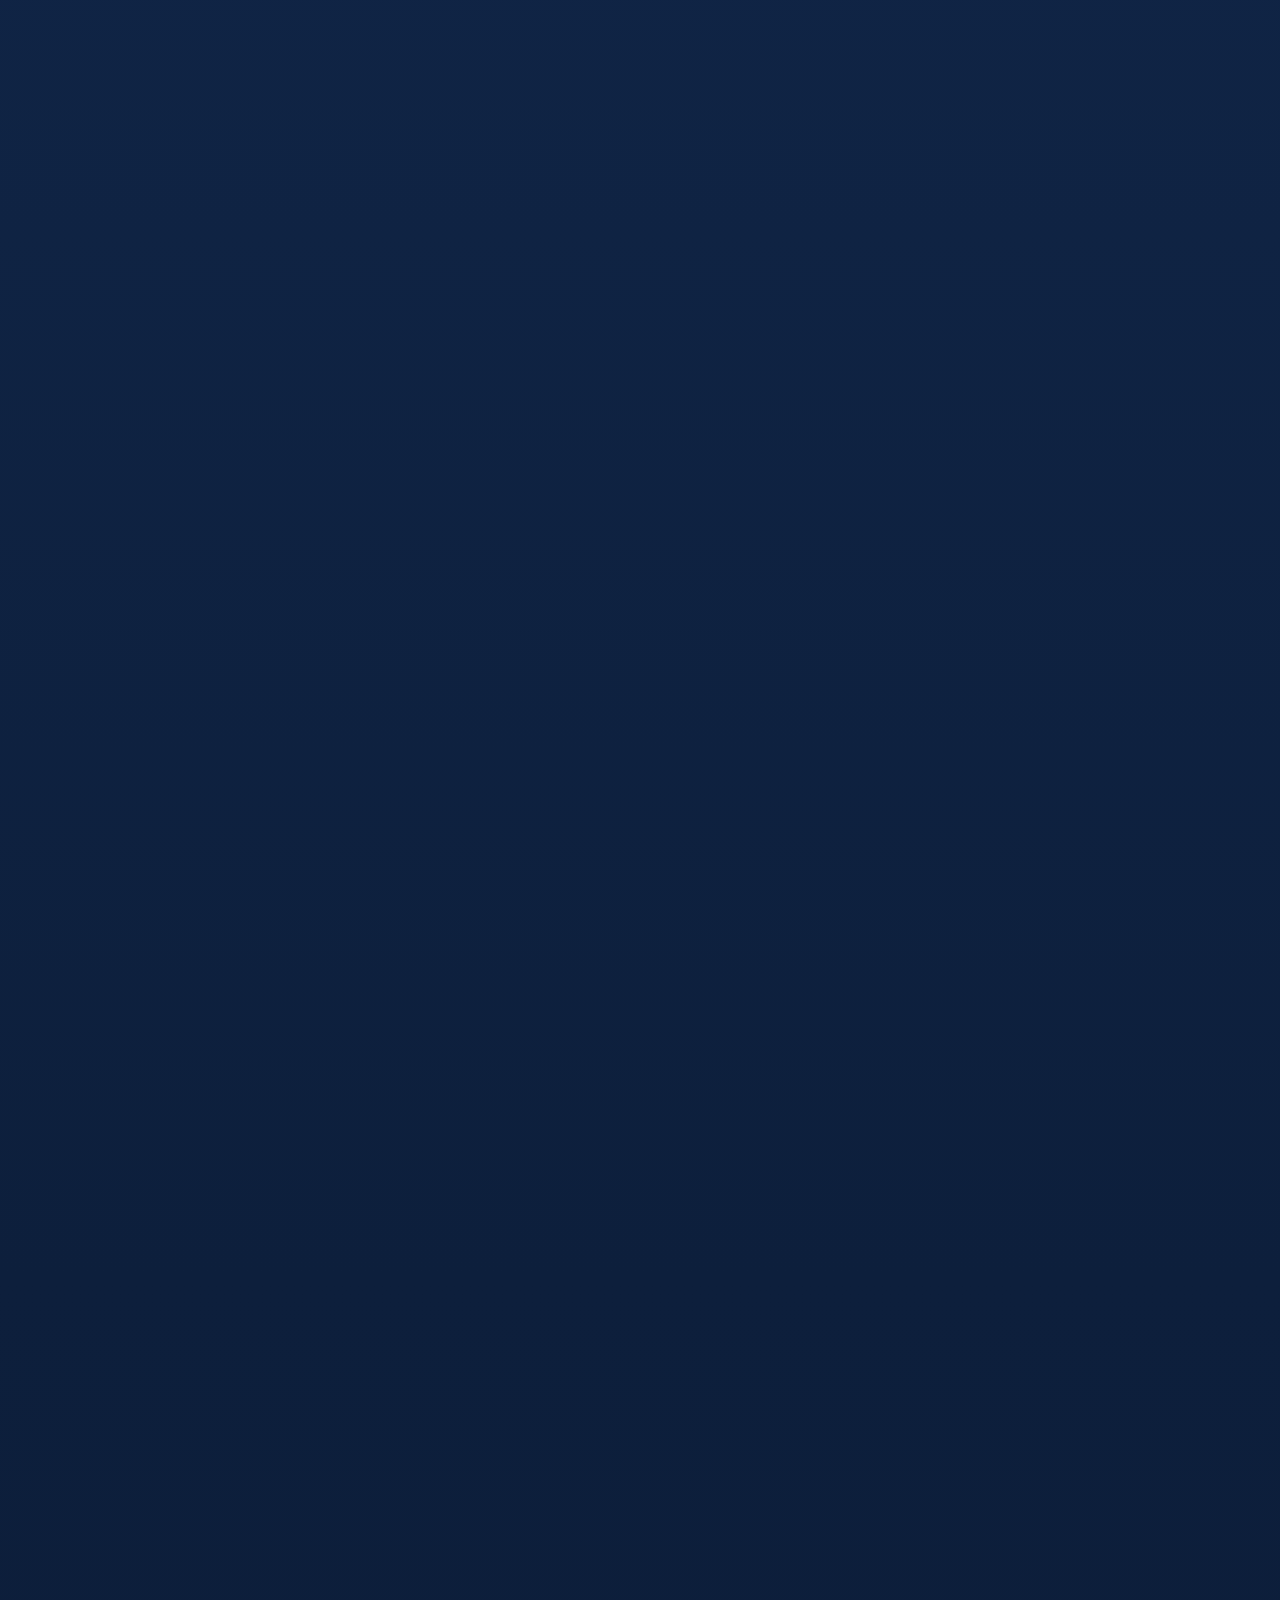
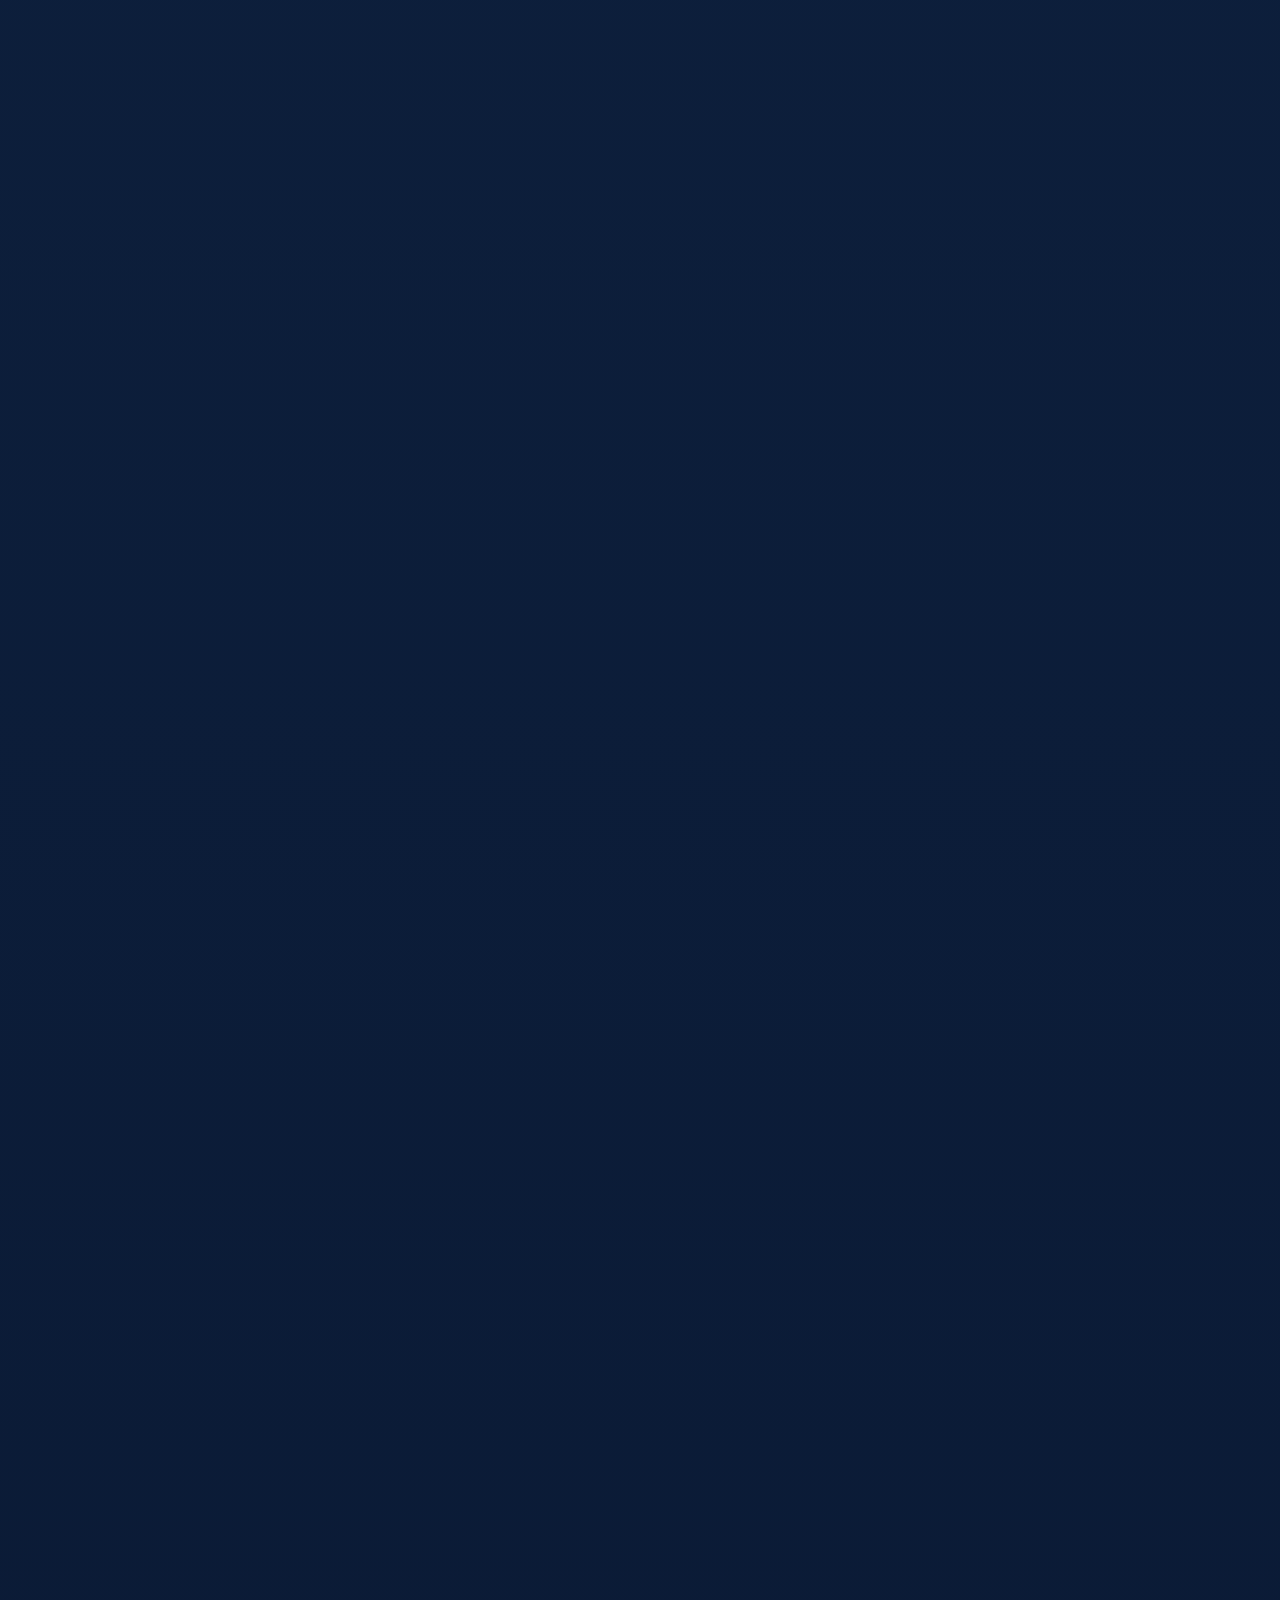
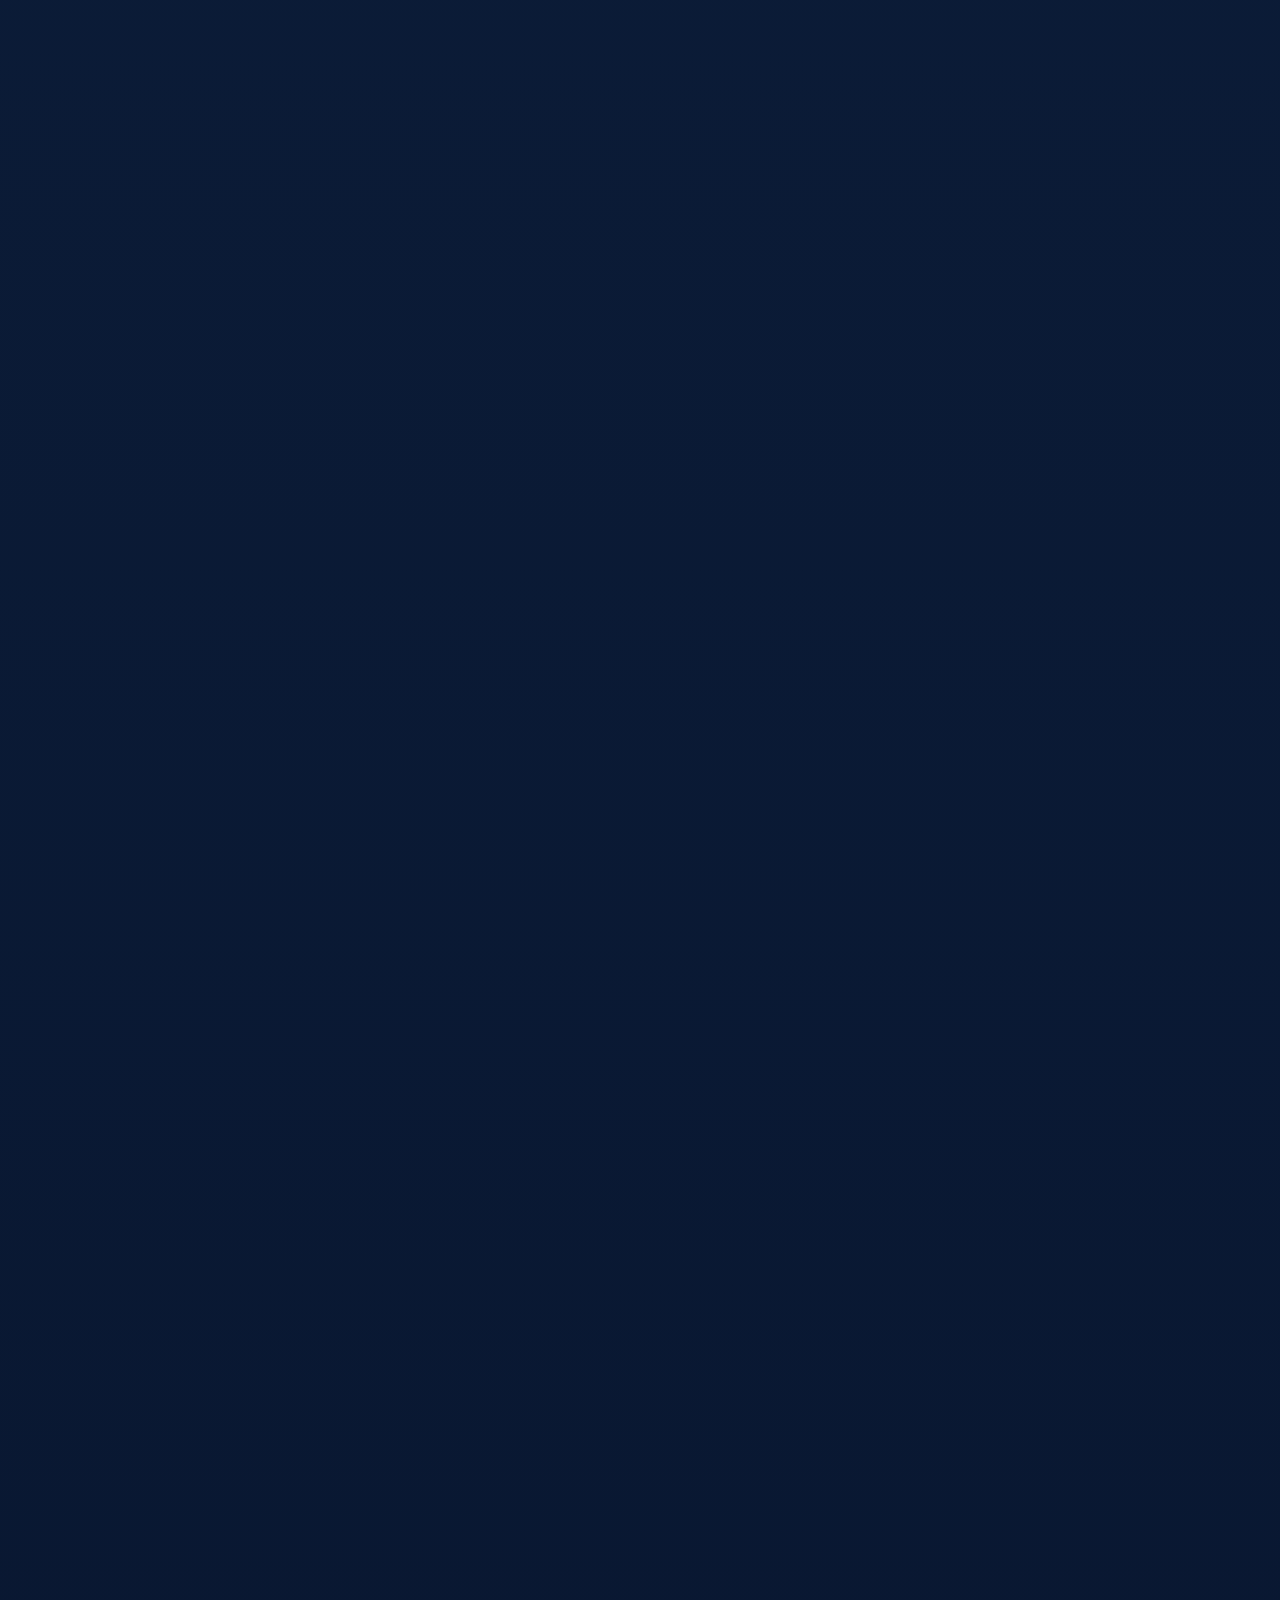
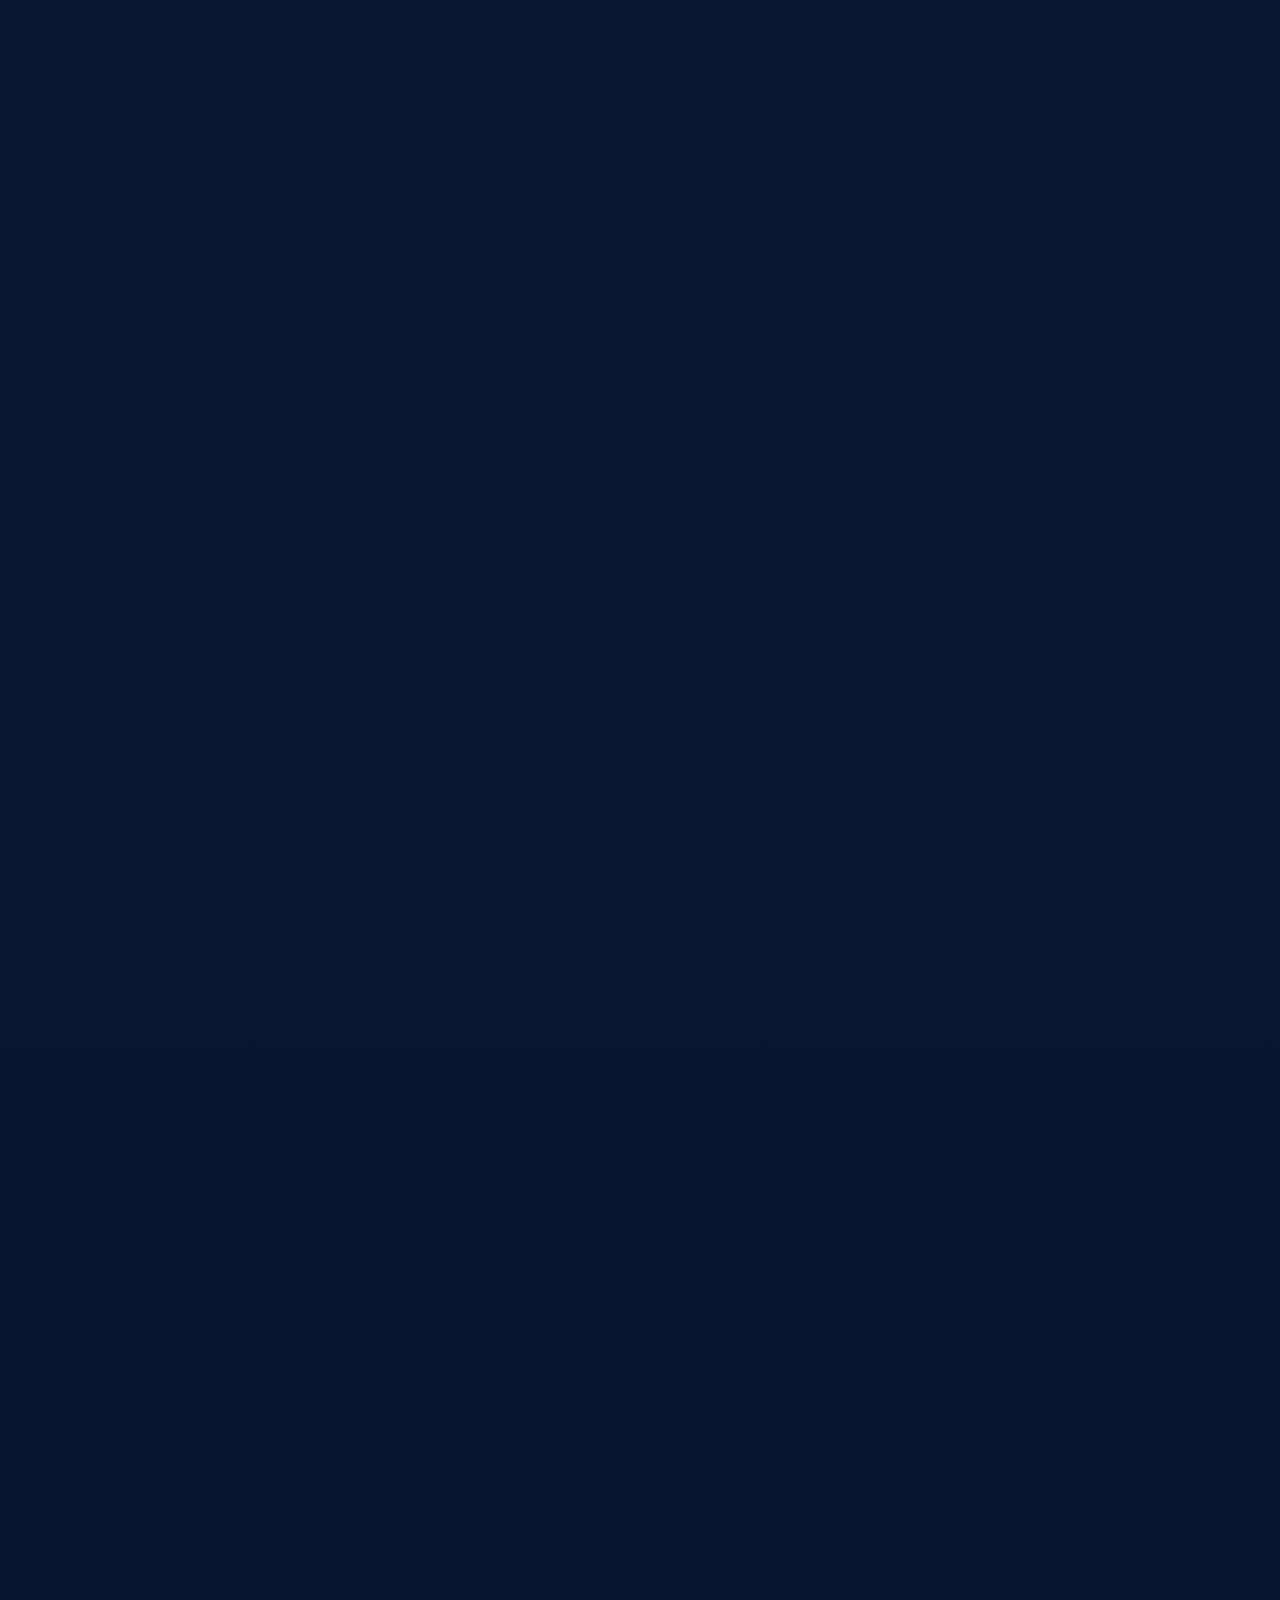
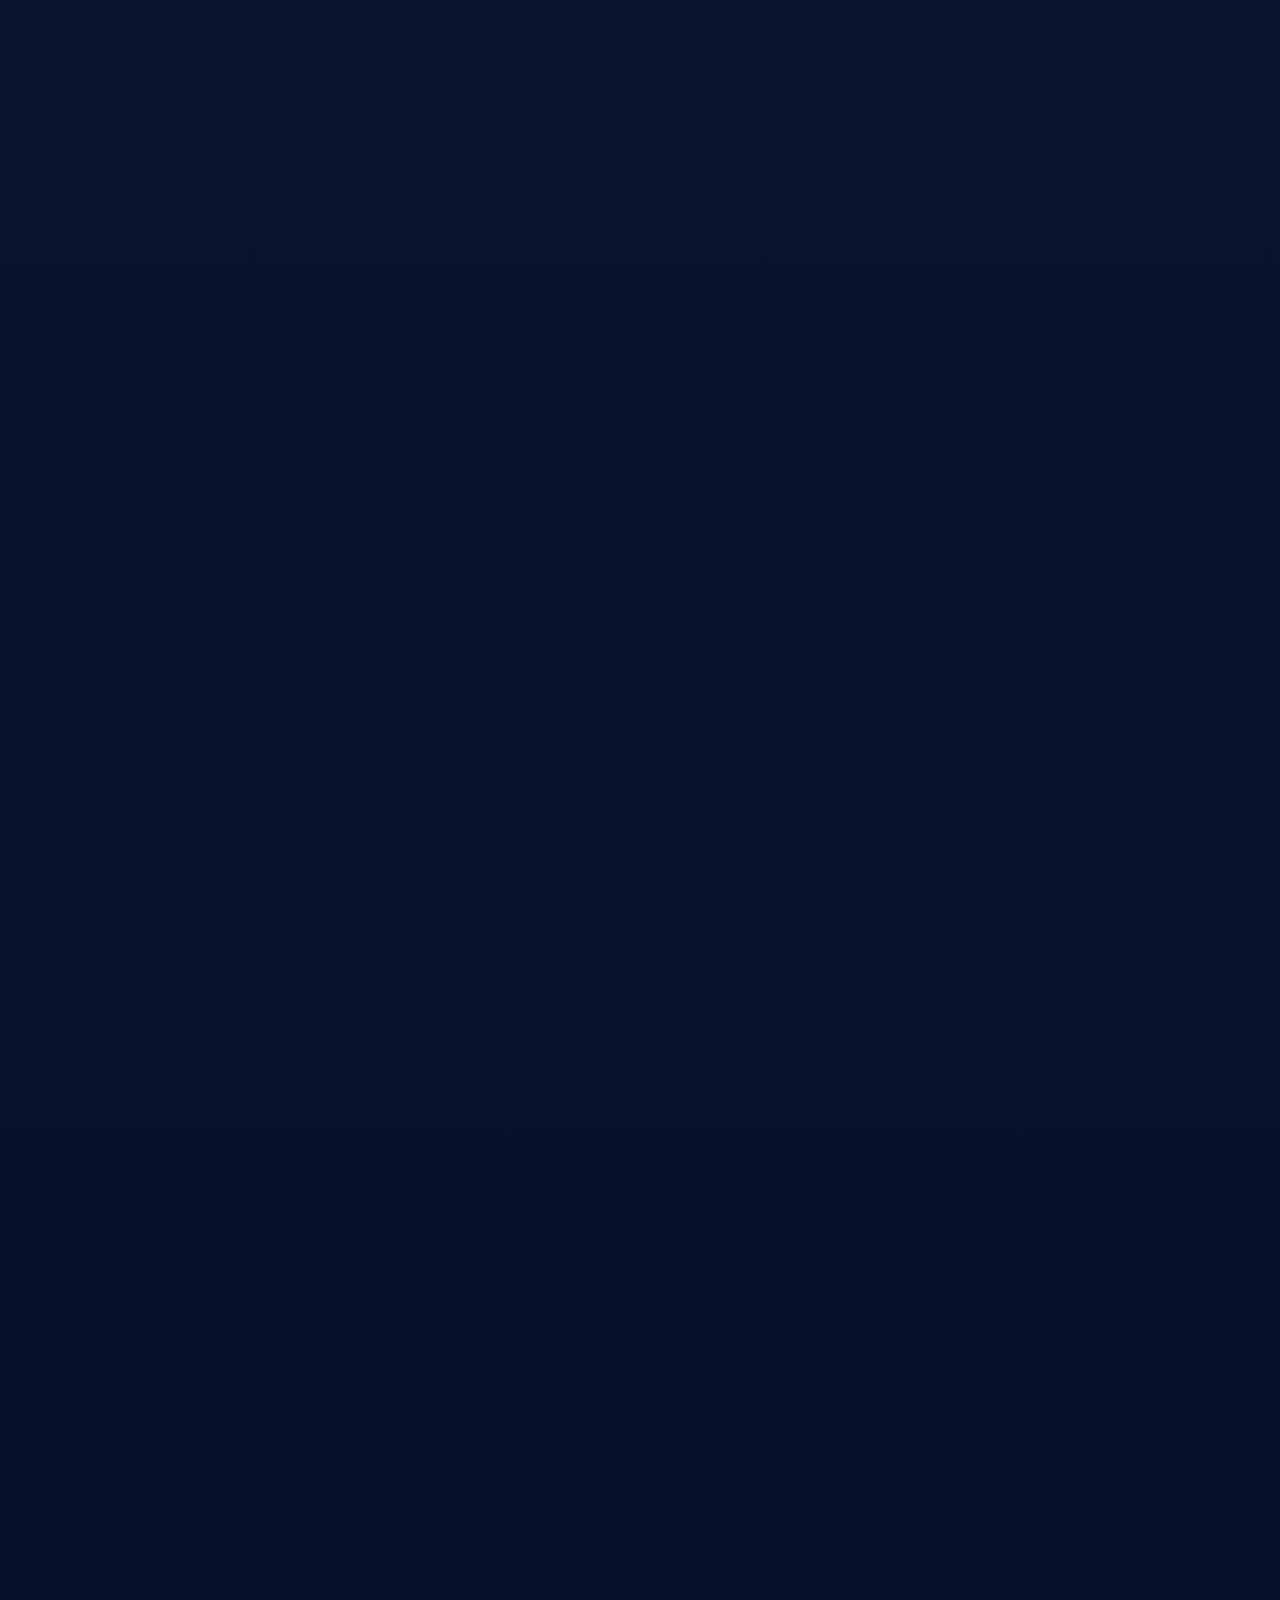
==== commit 8caf6a98: "Animação com video de entrada no hero, adição do dia 31/12/2025 e animação na linha do tempo" ====
--- a/index.html
+++ b/index.html
@@ -66,6 +66,19 @@
     <span class="enfeite enfeite--estrela-mar-dir"></span>
   </div>
 
+  <!-- ==================== ABERTURA: O RECADO E O ABRAÇO ====================
+       A primeira seção depois do clique. O recado e a mídia saem do objeto
+       `abertura` em data/momentos.js; quem monta a máscara que abre ao rolar é
+       o js/abertura.js, usando o componente do js/scroll-mask.js.
+
+       O quadro nasce vazio de propósito: sem JS não há máscara, e aí o CSS
+       esconde a caixa em vez de deixar um buraco de duas telas na página. -->
+  <section class="secao secao--abraco" id="secaoAbraco">
+    <h2 class="secao__titulo abraco__recado" id="abracoRecado">&nbsp;</h2>
+    <p class="abraco__dica" id="abracoDica"></p>
+    <div class="abraco__quadro" id="abracoQuadro"></div>
+  </section>
+
   <!-- ==================== TRILHA ====================
        Nasce escondida: quem a mostra é o js/trilha.js, depois de sortear a
        música e a foto. Sem JS não há trilha, e a barra não aparece vazia. -->
@@ -101,7 +114,7 @@
     <div class="contador">
       <article class="cartao cartao--principal">
         <span class="coracao-pulsa" aria-hidden="true"></span>
-        <span class="cartao__rotulo">Namoro</span>
+        <span class="cartao__rotulo">Dias namorando</span>
         <strong class="cartao__numero" id="diasNamoro">—</strong>
         <span class="cartao__unidade">dias</span>
         <span class="cartao__desde">desde 22 de maio de 2026</span>
@@ -190,6 +203,10 @@
 <script src="data/momentos.js"></script>
 <script src="js/lightbox.js"></script>
 <script src="js/contador.js"></script>
+<script src="js/croma-card.js"></script>
+<script src="js/particle-text.js"></script>
+<script src="js/scroll-mask.js"></script>
+<script src="js/abertura.js"></script>
 <script src="js/timeline.js"></script>
 <script src="js/calendario.js"></script>
 <script src="js/galeria.js"></script>
--- a/css/style.css
+++ b/css/style.css
@@ -2,9 +2,9 @@
    Nosso Namoro — folha de estilo única.
    Estética: azul-marinho de ponta a ponta — o céu com a lua e as nuvens lá em
    cima, o mar com as ondas e as estrelas-do-mar daí para baixo.
-   Ordem: tokens → base → céu → tela de entrada → topo do conteúdo → seções
-          → enfeites → contador → timeline → calendário → galeria → lightbox
-          → trilha → player → rodapé → responsivo.
+   Ordem: tokens → base → céu → tela de entrada → topo do conteúdo → abertura
+          → seções → enfeites → contador → timeline → calendário → galeria
+          → lightbox → trilha → player → rodapé → responsivo.
    Regra do projeto: usar sempre os tokens do :root, nunca hex solto.
 
    A decoração sai de um único desenho em assets/elementos/ — a estrela-do-mar,
@@ -111,7 +111,14 @@
   font-size: 1rem;
   line-height: 1.65;
   -webkit-font-smoothing: antialiased;
+
+  /* As duas linhas são a MESMA coisa para os enfeites que passam da borda —
+     mas `hidden` faz do body um contêiner de scroll, e aí o `position: sticky`
+     do quadro do abraço (bloco 4C) nunca cola: a máscara não abriria e
+     sobrariam duas telas de vazio. `clip` recorta sem criar contêiner nenhum.
+     A primeira linha fica de reserva para Safari abaixo do 16. */
   overflow-x: hidden;
+  overflow-x: clip;
 }
 
 h1, h2, h3 { font-family: var(--serif); font-weight: 500; line-height: 1.2; margin: 0; }
@@ -519,6 +526,154 @@
 /* As duas estrelas pousadas na crista ficam com as outras, lá no bloco 6 —
    é lá que mora a pose de toda estrela solta da página. */
 
+/* ------- 4C. A ABERTURA: O RECADO E A MÁSCARA QUE ABRE AO ROLAR -----------
+   A primeira seção depois do clique: o recado grande, a setinha de rolar e,
+   embaixo, o quadro do abraço.
+
+   A mecânica são três peças, e quem as cria é o js/scroll-mask.js:
+     .smask           a PISTA  — alta de propósito: é ela que dá o que rolar
+     .smask__palco    o PALCO  — fica preso no topo enquanto a pista passa
+     .smask__quadro   o QUADRO — recorta, arredonda e guarda a mídia
+   A máscara em si vai no .smask__mascara, reescrita quadro a quadro pelo JS.
+   Aqui não há nenhum `mask-image`: só o lugar onde ele vai cair.
+   -------------------------------------------------------------------------- */
+/* Classe dobrada de propósito (.secao.secao--abraco em vez de só
+   .secao--abraco): este bloco vem ANTES do bloco 5, e lá `.secao` reescreve o
+   `padding` inteiro no atalho. Sem o empate desfeito, o padding-bottom voltava.
+   Vale o mesmo para o recado contra o `.secao__titulo`. */
+.secao.secao--abraco { padding-bottom: 0; }
+
+.secao--abraco .abraco__recado { margin-bottom: .45rem; }
+
+/* A setinha é o ::after, e é só ela que sobe e desce — o texto fica quieto,
+   que piscar letra é cansativo de ler. */
+.abraco__dica {
+  display: inline-flex;
+  flex-direction: column;
+  align-items: center;
+  gap: .5rem;
+  color: var(--texto-suave);
+  font-size: .78rem;
+  letter-spacing: .18em;
+  text-transform: uppercase;
+}
+
+.abraco__dica:empty { display: none; }
+
+.abraco__dica::after {
+  content: "";
+  width: 9px;
+  height: 9px;
+  border-right: 1.6px solid var(--azul-luar);
+  border-bottom: 1.6px solid var(--azul-luar);
+  animation: dica-desce 2.4s ease-in-out infinite;
+}
+
+@keyframes dica-desce {
+  0%, 100% { transform: rotate(45deg) translate(0, 0);     opacity: .45; }
+  50%      { transform: rotate(45deg) translate(3px, 3px); opacity: 1; }
+}
+
+.abraco__quadro { margin-top: clamp(1.4rem, 4vw, 2.4rem); }
+
+/* sem JS o quadro fica vazio: ele some, em vez de abrir duas telas de buraco */
+.abraco__quadro:empty { display: none; }
+
+/* --- a pista: uma tela (o palco) mais a corrida que o JS pediu ----------- */
+.smask {
+  position: relative;
+  height: calc((1 + var(--corrida, 1.7)) * 100vh);
+}
+
+.smask__palco {
+  position: sticky;
+  top: 0;
+  display: flex;
+  align-items: center;
+  justify-content: center;
+  height: 100vh;
+  padding: clamp(.5rem, 2.5vw, 1.5rem) 0;
+}
+
+/* svh em vez de vh: no iPhone a barra de endereço entra e sai e o vh pula
+   junto — a pista mudaria de altura no meio da rolagem */
+@supports (height: 100svh) {
+  .smask { height: calc((1 + var(--corrida, 1.7)) * 100svh); }
+  .smask__palco { height: 100svh; }
+}
+
+.smask__quadro {
+  position: relative;
+  width: 100%;
+  height: 100%;
+  overflow: hidden;
+  border-radius: var(--smask-raio, 18px);
+  /* o canto e a cor de fundo vêm do JS: os knobs `raio` e `fundo` */
+}
+
+.smask__mascara {
+  position: absolute;
+  inset: 0;
+  /* as quatro propriedades mask-* são escritas pelo JS a cada quadro */
+}
+
+.smask__midia {
+  width: 100%;
+  height: 100%;
+  transform-origin: center;
+  /* o object-fit vem do JS: o knob `encaixe` */
+}
+
+.smask__veu {
+  position: absolute;
+  inset: 0;
+  background: var(--marinho-fundo);
+  pointer-events: none;
+}
+
+/* Sem `position: sticky` (navegador antigo), ou para quem pede menos
+   movimento: a pista deixa de ser alta, o palco solta do topo e o quadro vira
+   uma mídia comum. Nesse caso o JS já entrega a máscara aberta de saída. */
+.smask--parado { height: auto; }
+
+.smask--parado .smask__palco {
+  position: static;
+  height: clamp(320px, 68vh, 620px);
+}
+
+/* --- no desktop, o quadro cresce até cobrir a tela inteira ---------------
+   O quadro nasce do tamanho da seção: 1080px de largura por uma tela de
+   altura, o que no PC é quase um quadrado — e um vídeo deitado dentro de um
+   quadrado é cortado nas laterais. Daqui para cima ele deixa de ser caixa: a
+   pista sai da largura da seção e o quadro engorda até os 100vw enquanto a
+   máscara abre, encolhendo de volta quando o knob `saida` manda fechar.
+
+   `--expansao` (0 a 1) é escrito pelo JS a cada quadro e é o MESMO progresso
+   da máscara — as duas coisas têm de andar juntas. Só o desktop entra: no
+   celular o quadro já ocupa quase a tela toda e não haveria o que crescer.
+
+   O 100vw conta a largura da barra de rolagem, mas o `overflow-x: clip` do
+   body (bloco 1) apara a sobra sem criar barra horizontal. */
+@media (min-width: 900px) {
+  .smask--tela-cheia {
+    /* a caixa de onde ele parte: a largura útil da seção, já sem o padding */
+    --caixa: calc(min(var(--largura), 100vw) - 2.5rem);
+
+    width: 100vw;
+    margin-left: calc(50% - 50vw);   /* o full-bleed a partir da seção centrada */
+  }
+
+  /* o respiro de cima e de baixo vai secando até o quadro encostar nas bordas */
+  .smask--tela-cheia .smask__palco {
+    padding: calc(clamp(.5rem, 2.5vw, 1.5rem) * (1 - var(--expansao, 0))) 0;
+  }
+
+  .smask--tela-cheia .smask__quadro {
+    width: calc(var(--caixa) + (100vw - var(--caixa)) * var(--expansao, 0));
+    border-radius: calc(var(--smask-raio, 18px) * (1 - var(--expansao, 0)));
+  }
+}
+
 /* ------------------------------- 5. SEÇÕES ------------------------------- */
 .secao {
   position: relative;   /* âncora dos enfeites de canto */
@@ -840,18 +995,6 @@
   padding: 0;
 }
 
-/* a linha central — o caule que sobe */
-.timeline::before {
-  content: "";
-  position: absolute;
-  top: 0;
-  bottom: 0;
-  left: 50%;
-  width: 2px;
-  margin-left: -1px;
-  background: linear-gradient(180deg, transparent, var(--folha) 12%, var(--folha) 88%, transparent);
-}
-
 .marco {
   position: relative;
   width: 50%;
@@ -861,6 +1004,32 @@
 .marco:nth-child(even) {
   margin-left: 50%;
   text-align: left;
+}
+
+/* O caule que sobe. Não é uma linha só desenhada na .timeline: é um PEDAÇO
+   por marco, encostado na borda que dá no centro (a direita nos ímpares, a
+   esquerda nos pares). Como cada marco desenha o seu, o marco que atravessa
+   a timeline (.marco--corte) simplesmente não desenha nada — e é assim que o
+   caule fica cortado, sem ninguém precisar medir nada em JS.
+   O `top: 0; bottom: 0` cobre também o recuo de baixo, então um pedaço
+   emenda no outro sem falha. */
+.marco::after {
+  content: "";
+  position: absolute;
+  top: 0;
+  bottom: 0;
+  right: -1px;
+  width: 2px;
+  background: var(--folha);
+}
+.marco:nth-child(even)::after { right: auto; left: -1px; }
+
+/* o caule nasce e morre desmanchando no azul, como antes */
+.marco:first-child::after {
+  background: linear-gradient(180deg, transparent, var(--folha) 34%);
+}
+.marco:last-child::after {
+  background: linear-gradient(180deg, var(--folha) 62%, transparent);
 }
 
 /* cada marco é uma estrela-do-mar pousada no caule — e nenhuma delas cai
@@ -906,6 +1075,138 @@
   margin-left: auto;
 }
 .marco:nth-child(even) .marco__foto { margin-left: 0; margin-right: auto; }
+
+/* --------------------- 8b. O MARCO CROMÁTICO (a virada) -------------------
+   O marco com `destaque: true` troca a miniatura por uma <canvas> WebGL
+   (js/croma-card.js). Aqui só se reserva o espaço dela: o desenho, o giro, o
+   zoom e a cor saem todos do shader, nenhum deles do CSS.
+
+   O cartão é 5x6 (cardWidth/cardHeight do painel), mas a TELA é 7/8: ela
+   precisa ser mais larga que ele. Com 5/6 a lateral do cartão, já crescido e
+   empurrado para o canto, ficava a 0.008 unidade da borda do enquadramento —
+   ou seja, cortava. Com 7/8 sobra folga para girar, crescer e deslizar. */
+.marco--croma .croma {
+  display: block;
+  width: 100%;
+  /* Bem maior que a foto de um marco comum (260px): este é o marco que tem
+     que puxar o olho. O teto real: a timeline tem 860px, o marco fica com
+     metade (430) e o recuo de 1.4rem abaixo come 44,8 — sobram 385. */
+  max-width: 380px;
+  aspect-ratio: 7 / 8;
+  margin: .9rem 0 0 auto;
+  /* enquanto a textura não subiu para a placa de vídeo não há o que mostrar */
+  opacity: 0;
+  transition: opacity 600ms ease;
+}
+/* o recuo padrão do marco (2.6rem de cada lado) deixaria só 347px para o
+   cartão. Aqui ele encolhe para o cartão poder crescer — é o único marco
+   que faz isso, e é de propósito: o destaque avança mais para o centro. */
+.marco--croma { padding-left: 1.4rem; padding-right: 1.4rem; }
+
+.marco--croma .croma--pronto,
+.marco--croma .croma--sem-webgl { opacity: 1; }
+
+.marco:nth-child(even) .croma { margin-left: 0; margin-right: auto; }
+
+.croma__tela {
+  display: block;
+  width: 100%;
+  height: 100%;
+  /* a sombra tem que seguir o canto que o shader recorta, e box-shadow
+     seguiria o quadrado da <canvas> — por isso drop-shadow. Sem moldura e
+     sem halo: quem destaca o cartão é o tamanho dele e a profundidade. */
+  filter: drop-shadow(0 18px 40px rgba(3, 10, 24, .6));
+  /* rolar a página com o dedo por cima do cartão continua funcionando */
+  touch-action: pan-y;
+}
+
+/* sem WebGL, ou aberto por duplo-clique: vira um marco comum */
+.croma--sem-webgl { aspect-ratio: auto; }
+.croma--sem-webgl .marco__foto { margin-top: 0; }
+
+.marco--croma .marco__titulo { color: var(--estrela); }
+
+/* --------------------- 8c. O MARCO QUE CORTA A TIMELINE -------------------
+   O marco com `corte: true` sai de um dos lados e ocupa a largura inteira:
+   a data, o título e a foto atravessam o caule e o partem em dois. Ele não
+   desenha o próprio pedaço de caule (é o corte) nem a estrela-do-mar do
+   lado (não há lado nenhum para ela pousar). */
+.marco--corte {
+  width: 100%;
+  margin-left: 0;
+  padding: 1.2rem 1.4rem 3.4rem;
+  text-align: center;
+}
+.marco.marco--corte::before,
+.marco.marco--corte::after { display: none; }
+
+/* a data ganha a serifada em itálico — destaque, mas abaixo do título */
+.marco--corte .marco__data {
+  font-family: var(--serif);
+  font-style: italic;
+  font-weight: 500;
+  font-size: clamp(1.05rem, 3.4vw, 1.35rem);
+  letter-spacing: .03em;
+  text-transform: none;
+  margin-bottom: .35rem;
+}
+
+/* o maior destaque da timeline inteira — e o texto que vira partículas */
+.marco--corte .marco__titulo {
+  font-size: clamp(2.2rem, 9vw, 3.4rem);
+  line-height: 1.16;
+  margin-bottom: .55rem;
+}
+
+.marco--corte .marco__descricao {
+  max-width: 46ch;
+  margin-left: auto;
+  margin-right: auto;
+}
+
+/* sem lado para escolher: o cartão cromático fica no meio */
+.marco--corte .croma,
+.marco:nth-child(even).marco--corte .croma {
+  max-width: 520px;
+  margin-left: auto;
+  margin-right: auto;
+}
+
+/* ------------------- 8d. O TÍTULO FEITO DE PARTÍCULAS ---------------------
+   A <canvas> que o js/particle-text.js põe no lugar do <h3>. Aqui só se
+   reserva o espaço: a fonte, o tamanho e a cor das partículas são LIDOS do
+   <h3> acima, e o desenho todo sai do shader.
+
+   A altura vem do JS (ele é quem sabe em quantas linhas o texto coube), e
+   até a primeira medida a caixa fica invisível — o <h3> de verdade continua
+   à mostra até lá, então não há buraco nem pulo no lugar do título. */
+.particulas {
+  display: block;
+  width: 100%;
+  opacity: 0;
+  transition: opacity 700ms ease;
+}
+.particulas--pronto { opacity: 1; }
+
+.particulas__tela {
+  display: block;
+  width: 100%;
+  height: 100%;
+  /* rolar a página com o dedo por cima do título continua funcionando */
+  touch-action: pan-y;
+}
+
+/* o <h3> que saiu da tela mas continua no lugar dele para leitor de tela */
+.so-leitor {
+  position: absolute;
+  width: 1px;
+  height: 1px;
+  margin: -1px;
+  padding: 0;
+  overflow: hidden;
+  white-space: nowrap;
+  clip-path: inset(50%);
+}
 
 /* ----------------------------- 9. CALENDÁRIO ----------------------------- */
 .cal {
@@ -1380,7 +1681,8 @@
   .trilha__botao { width: 38px; height: 38px; }
 
   /* a timeline vira coluna única, com a linha à esquerda */
-  .timeline::before { left: 9px; margin-left: 0; }
+  .marco::after,
+  .marco:nth-child(even)::after { left: 9px; right: auto; }
 
   .marco,
   .marco:nth-child(even) {
@@ -1401,6 +1703,14 @@
   .marco__foto,
   .marco:nth-child(even) .marco__foto { margin-left: 0; margin-right: auto; }
 
+  /* na coluna única o cartão cromático ocupa a largura que sobrou */
+  .marco--croma .croma { max-width: 100%; margin-left: 0; margin-right: auto; }
+
+  /* o marco que corta não tem recuo à esquerda: é ele que ocupa a faixa
+     inteira, do caule cortado até a outra borda */
+  .marco--corte { padding: .8rem .2rem 3rem; }
+  .marco--corte .croma { max-width: 100%; margin-left: auto; margin-right: auto; }
+
   .galeria { grid-template-columns: repeat(auto-fill, minmax(104px, 1fr)); gap: 6px; }
 
   .cal { padding: 1rem .8rem; }
@@ -1440,4 +1750,14 @@
   /* nada de aparecer deslizando: o conteúdo já nasce no lugar */
   .com-js [data-revelar] { opacity: 1; transform: none; }
   .galeria__item:hover img { transform: none; }
-}
+
+  /* o cartão cromático desenha um quadro só, parado e sem efeito nenhum —
+     quem decide isso é o croma-card.js, que lê esta mesma preferência.
+     Aqui fica só a aparição dele, que passa a ser imediata. */
+  .marco--croma .croma { transition: none; }
+
+  /* o mesmo vale para o título de partículas: um quadro só, com o texto já
+     formado. Quem decide isso é o particle-text.js, que lê esta preferência —
+     aqui fica só a aparição, que passa a ser imediata. */
+  .particulas { transition: none; }
+}
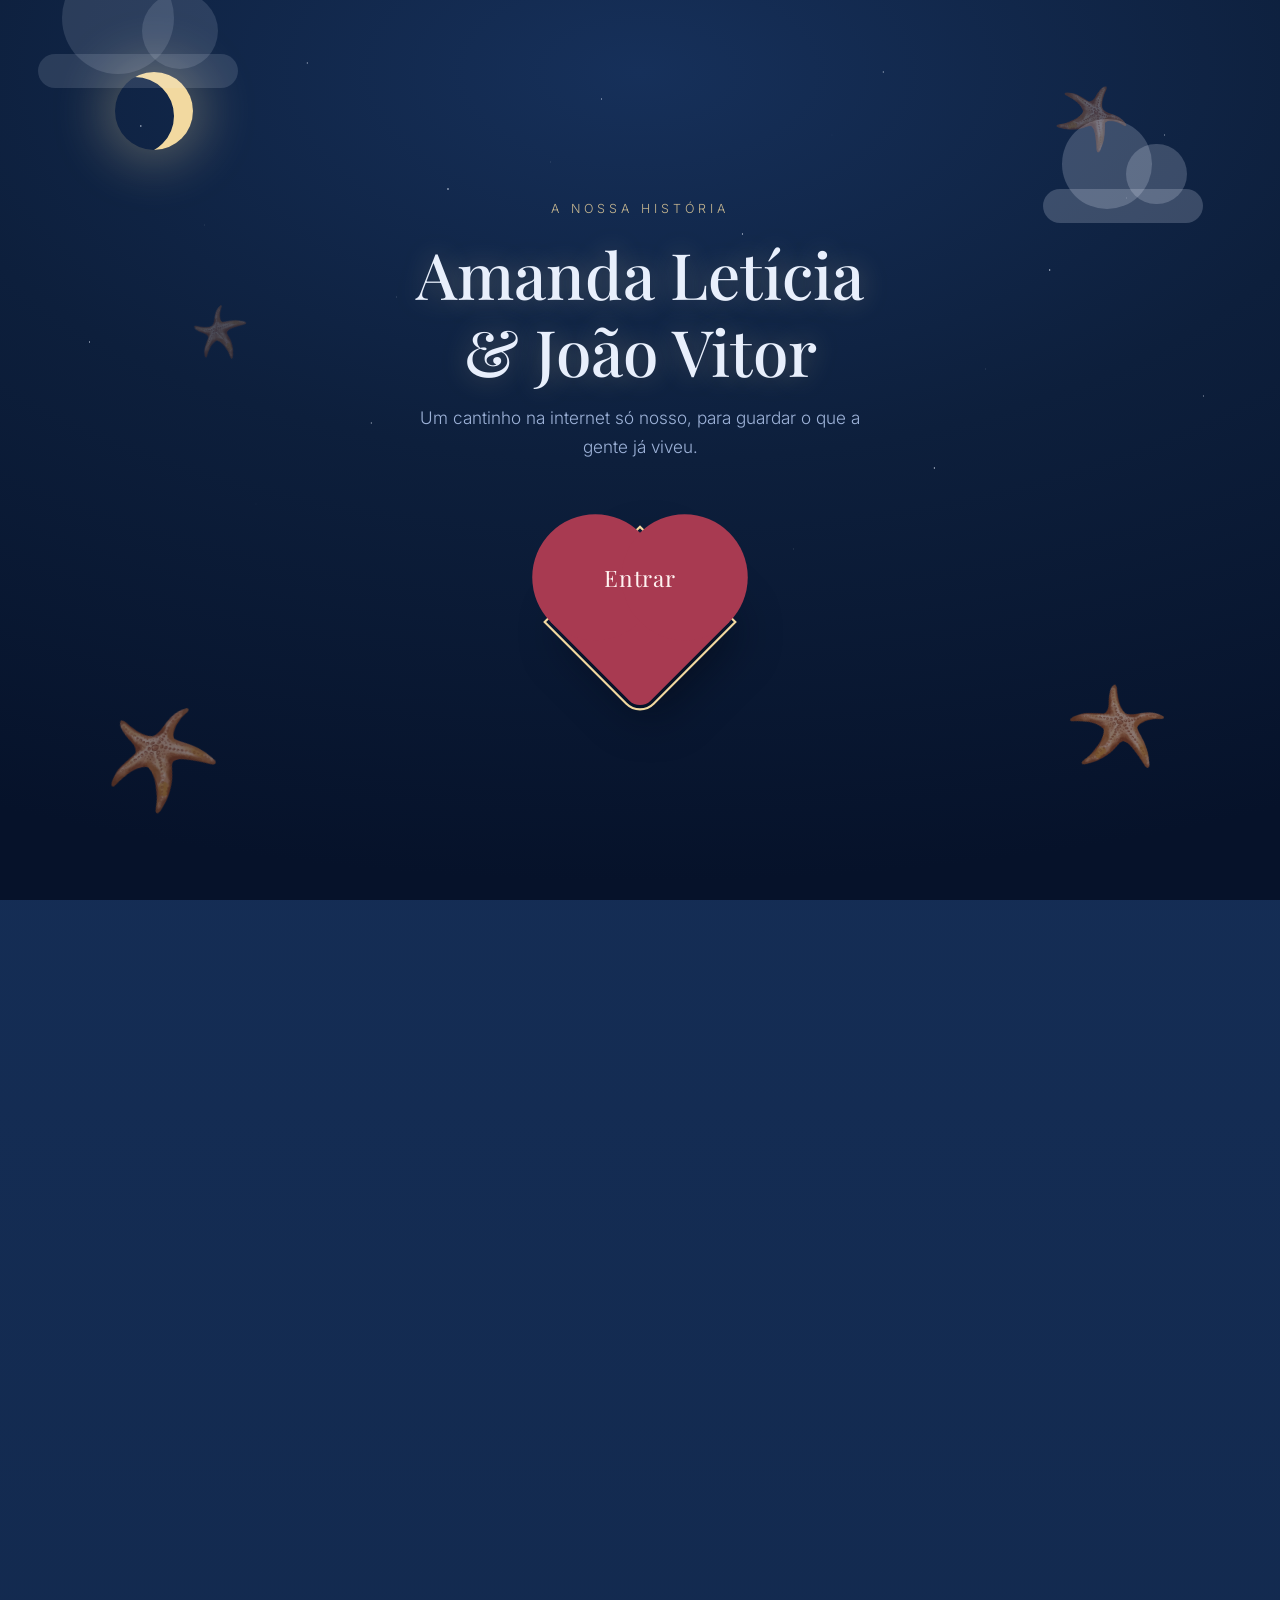
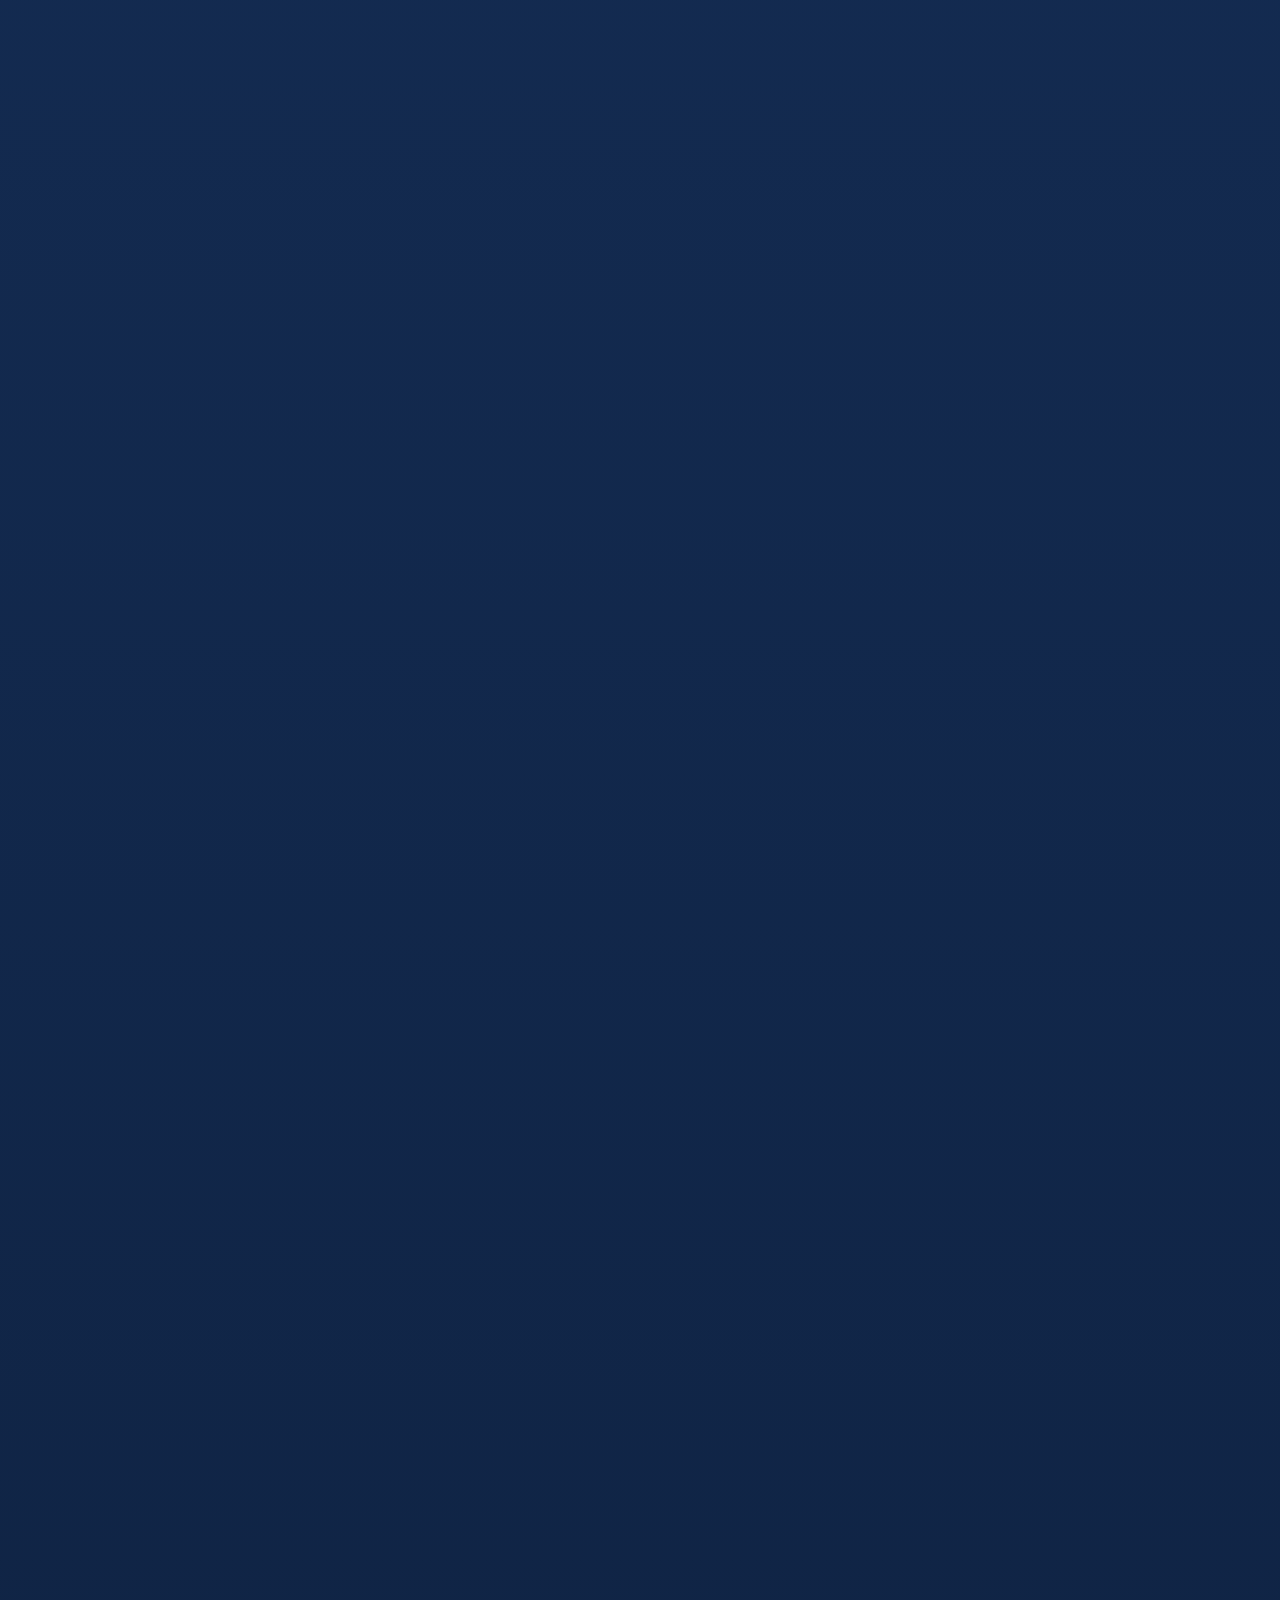
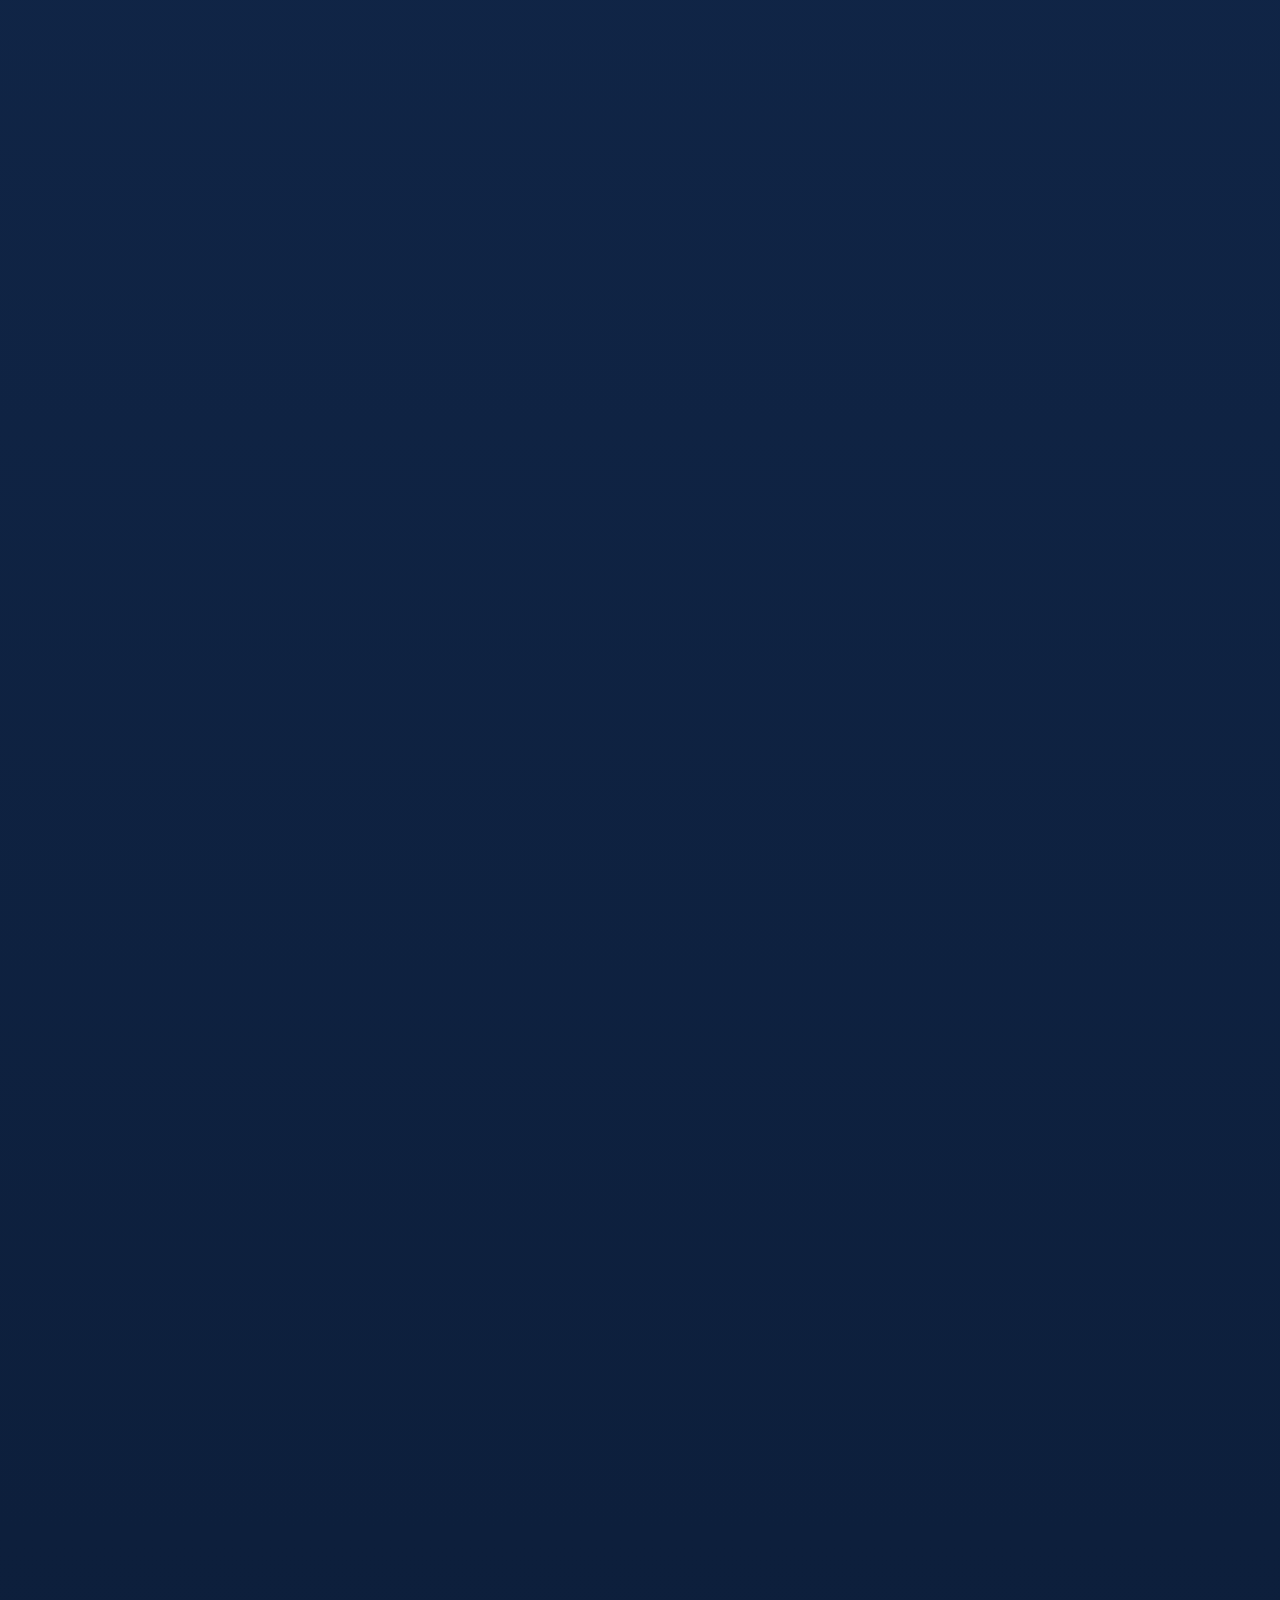
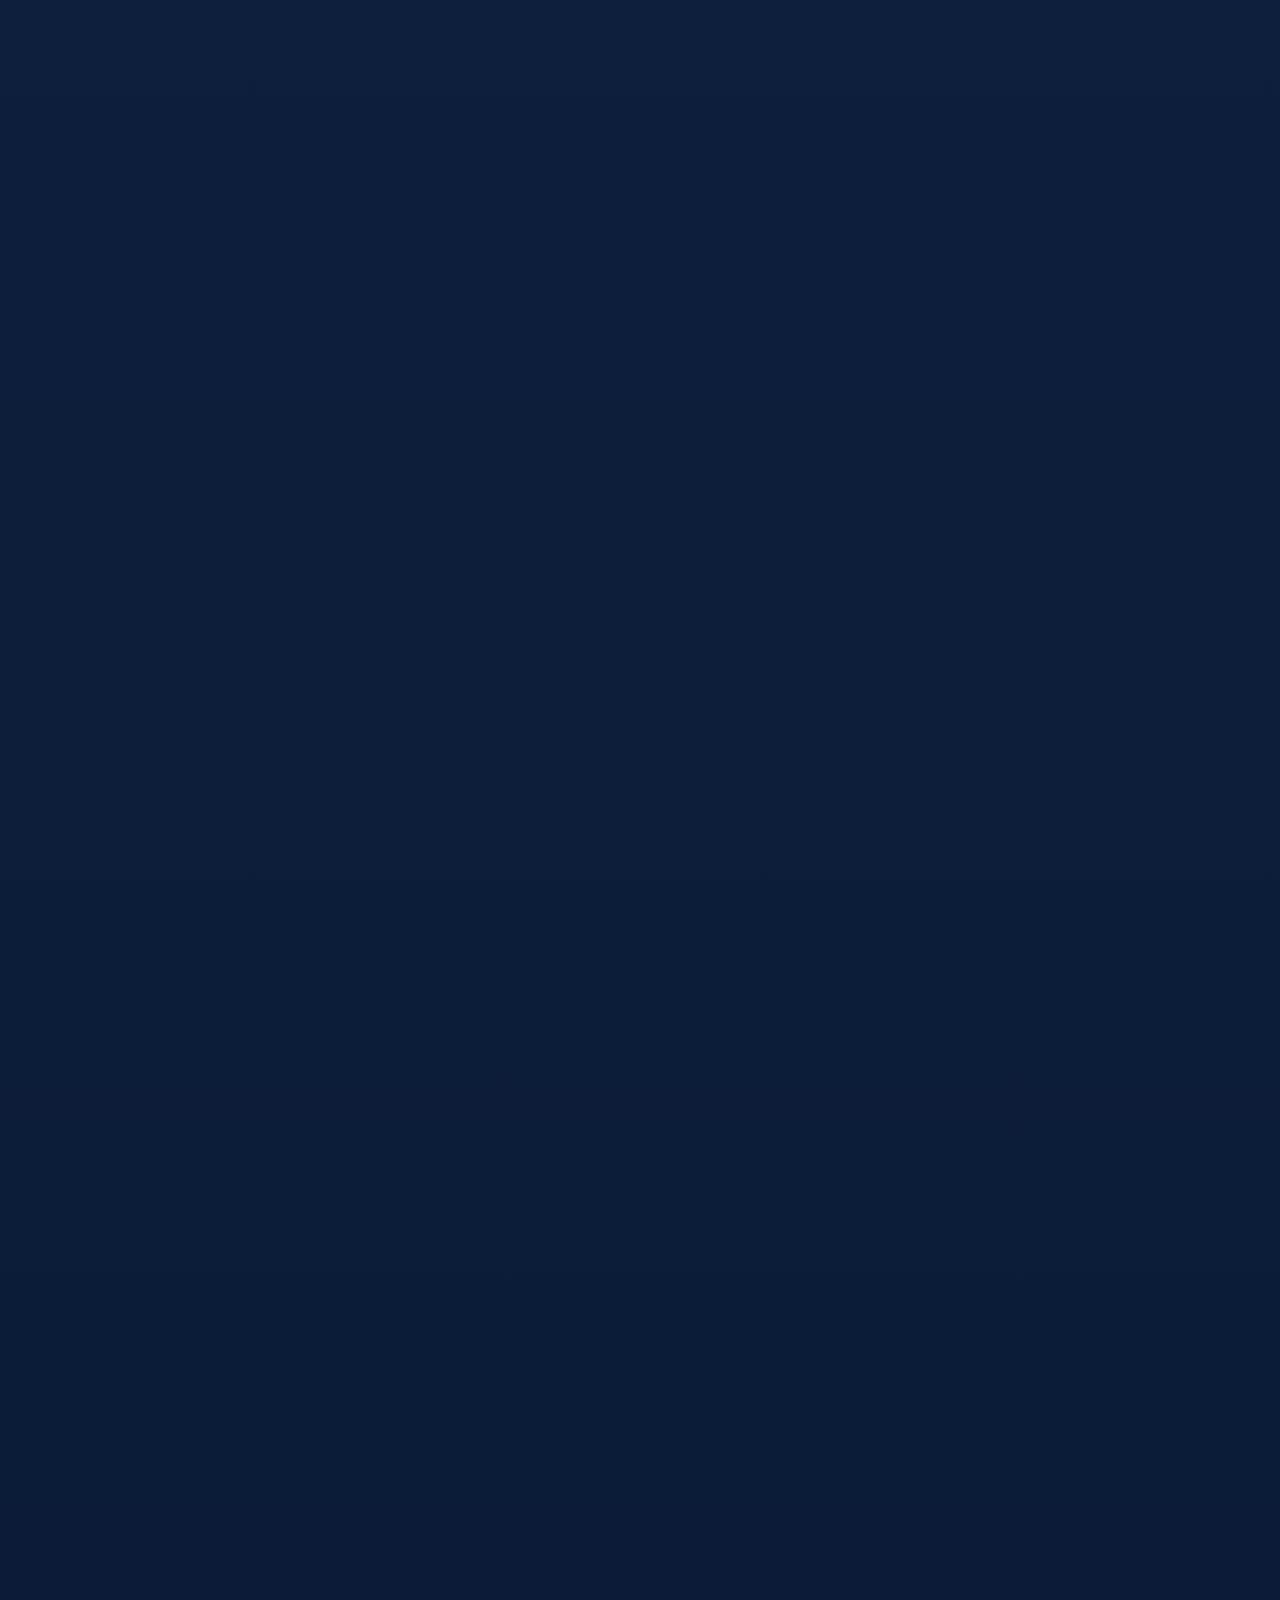
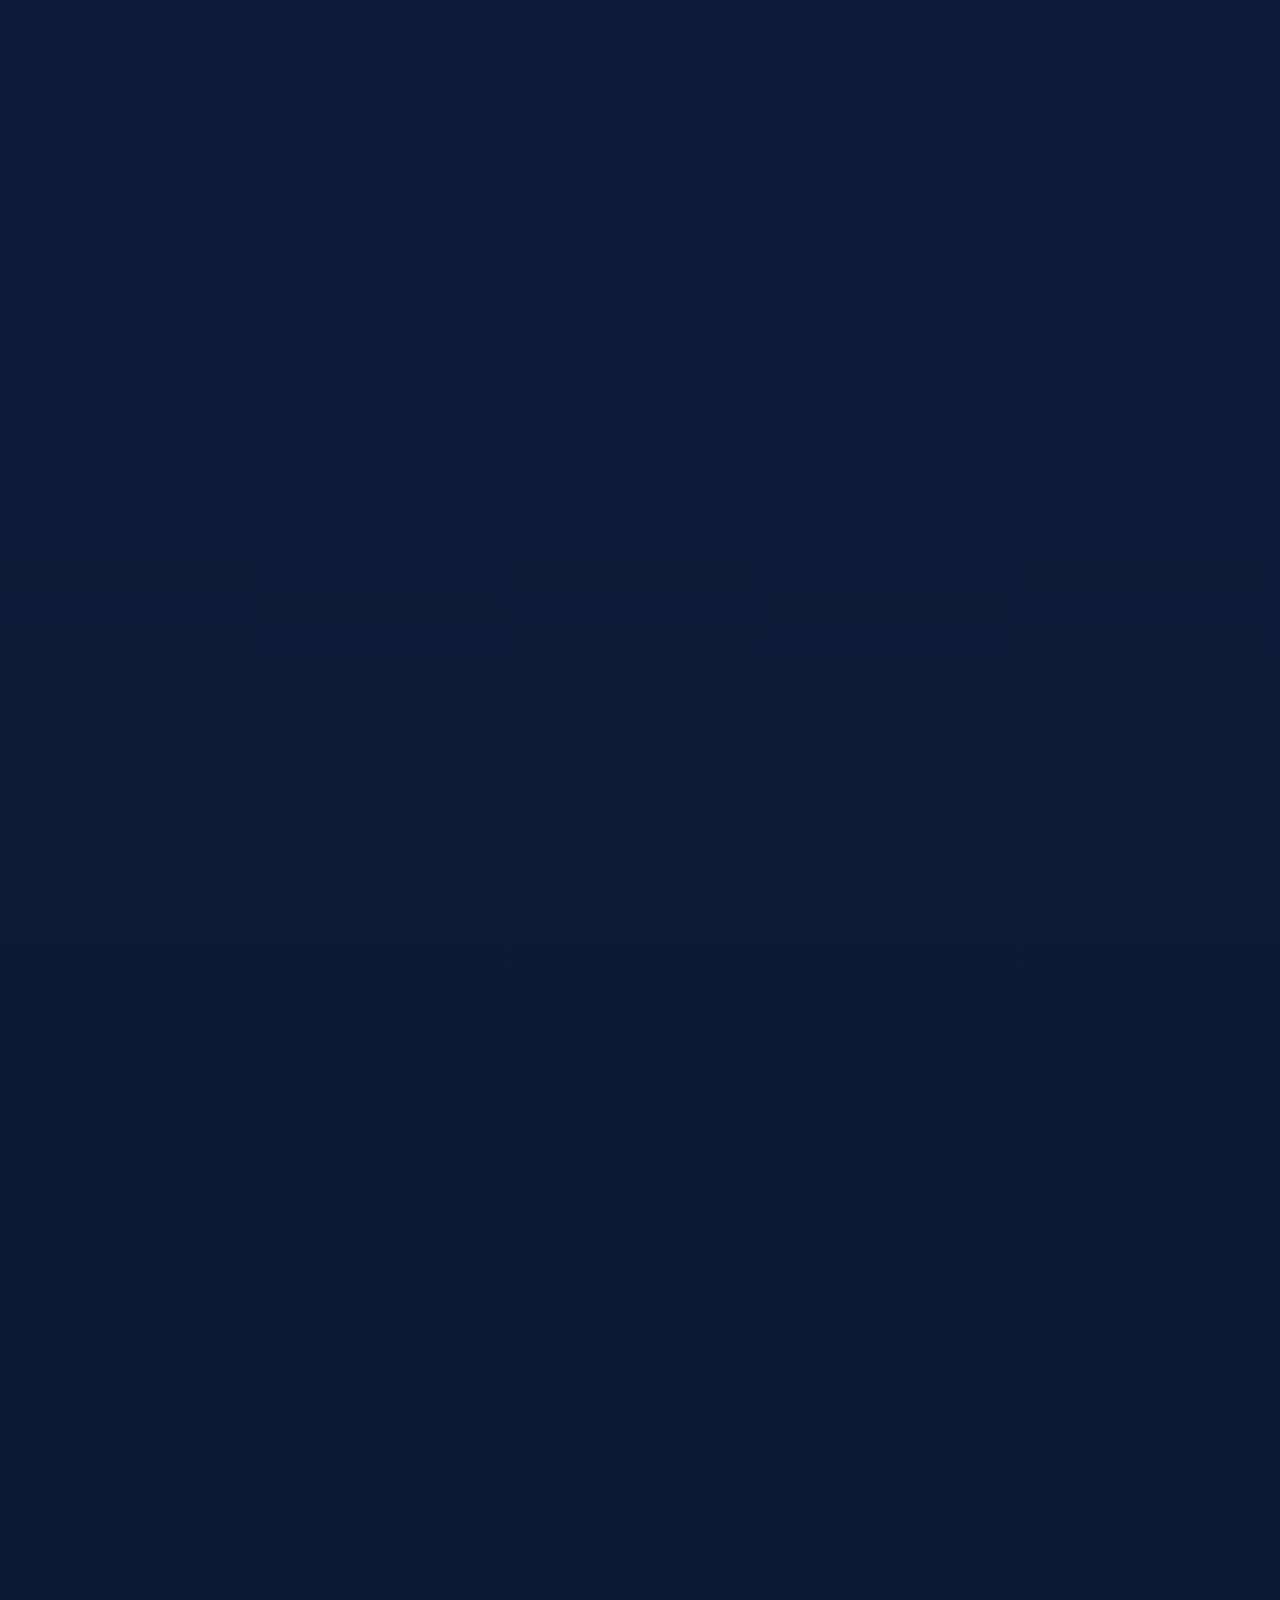
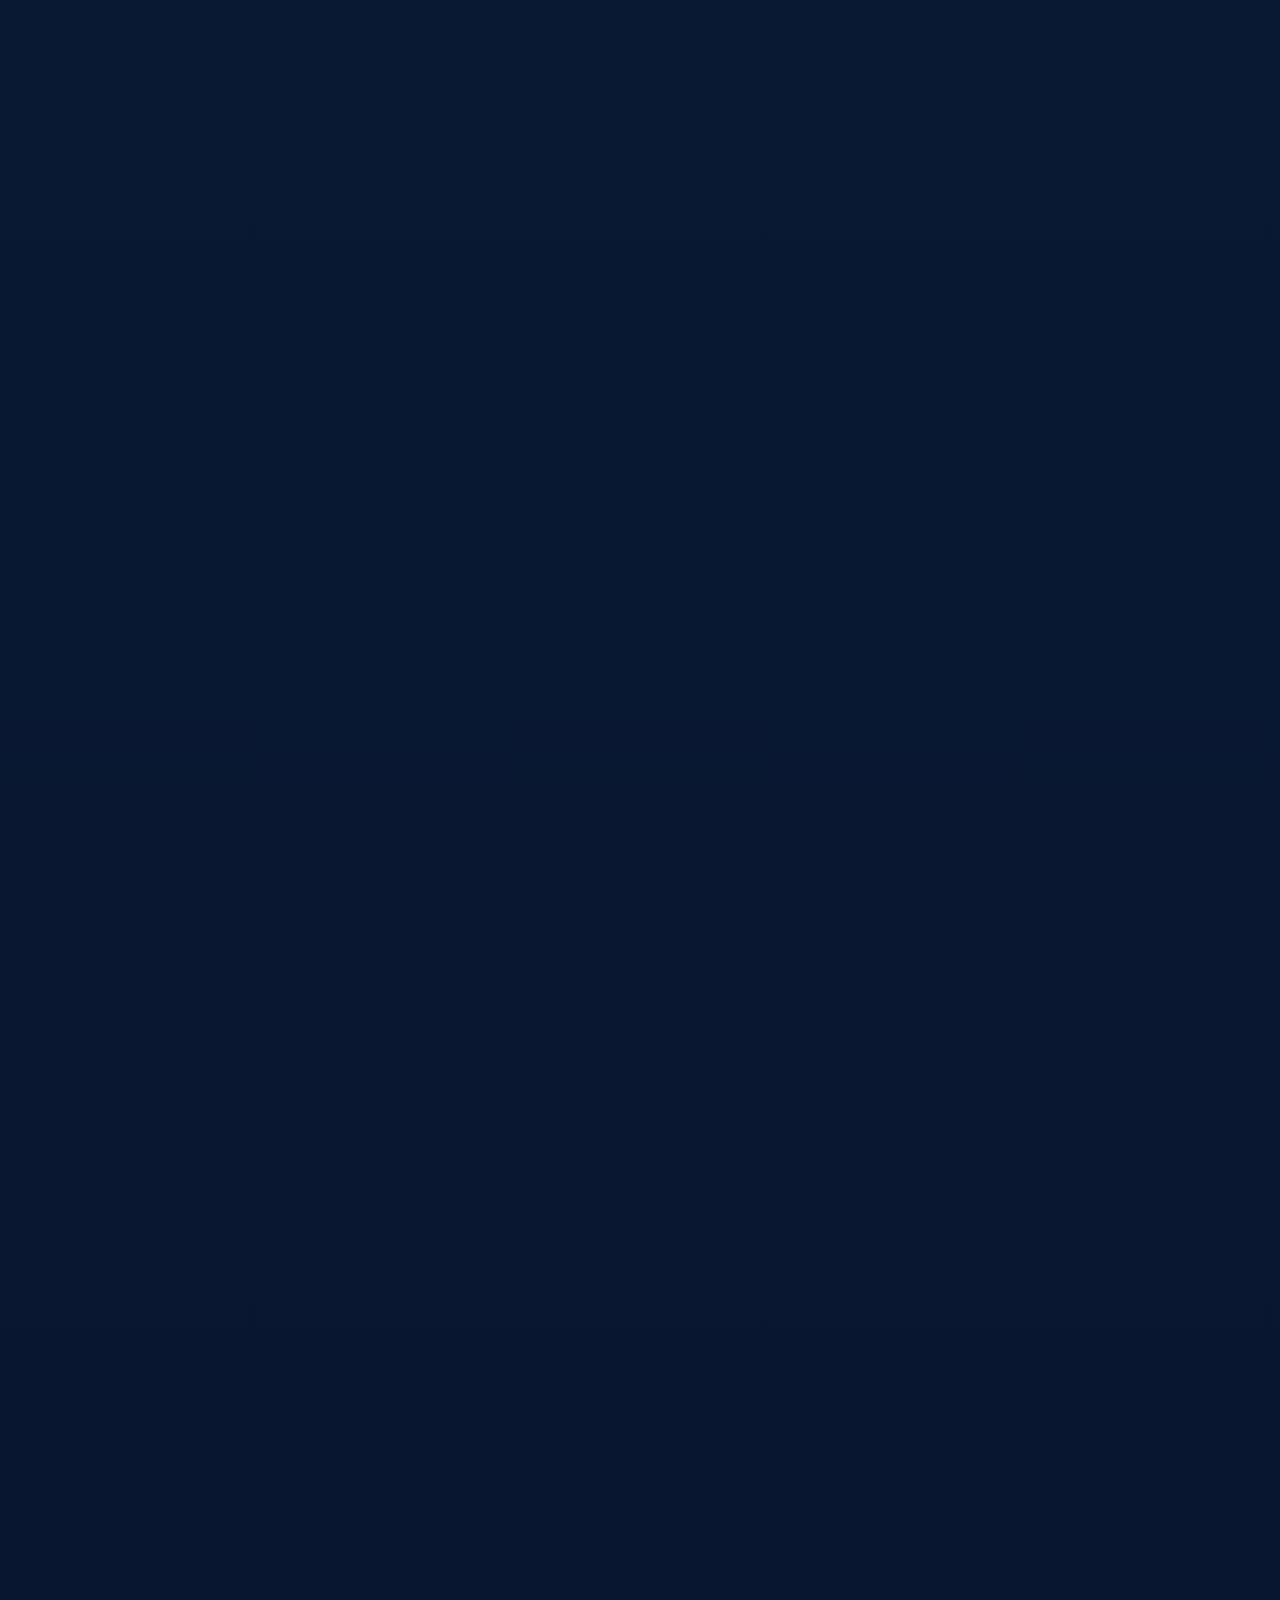
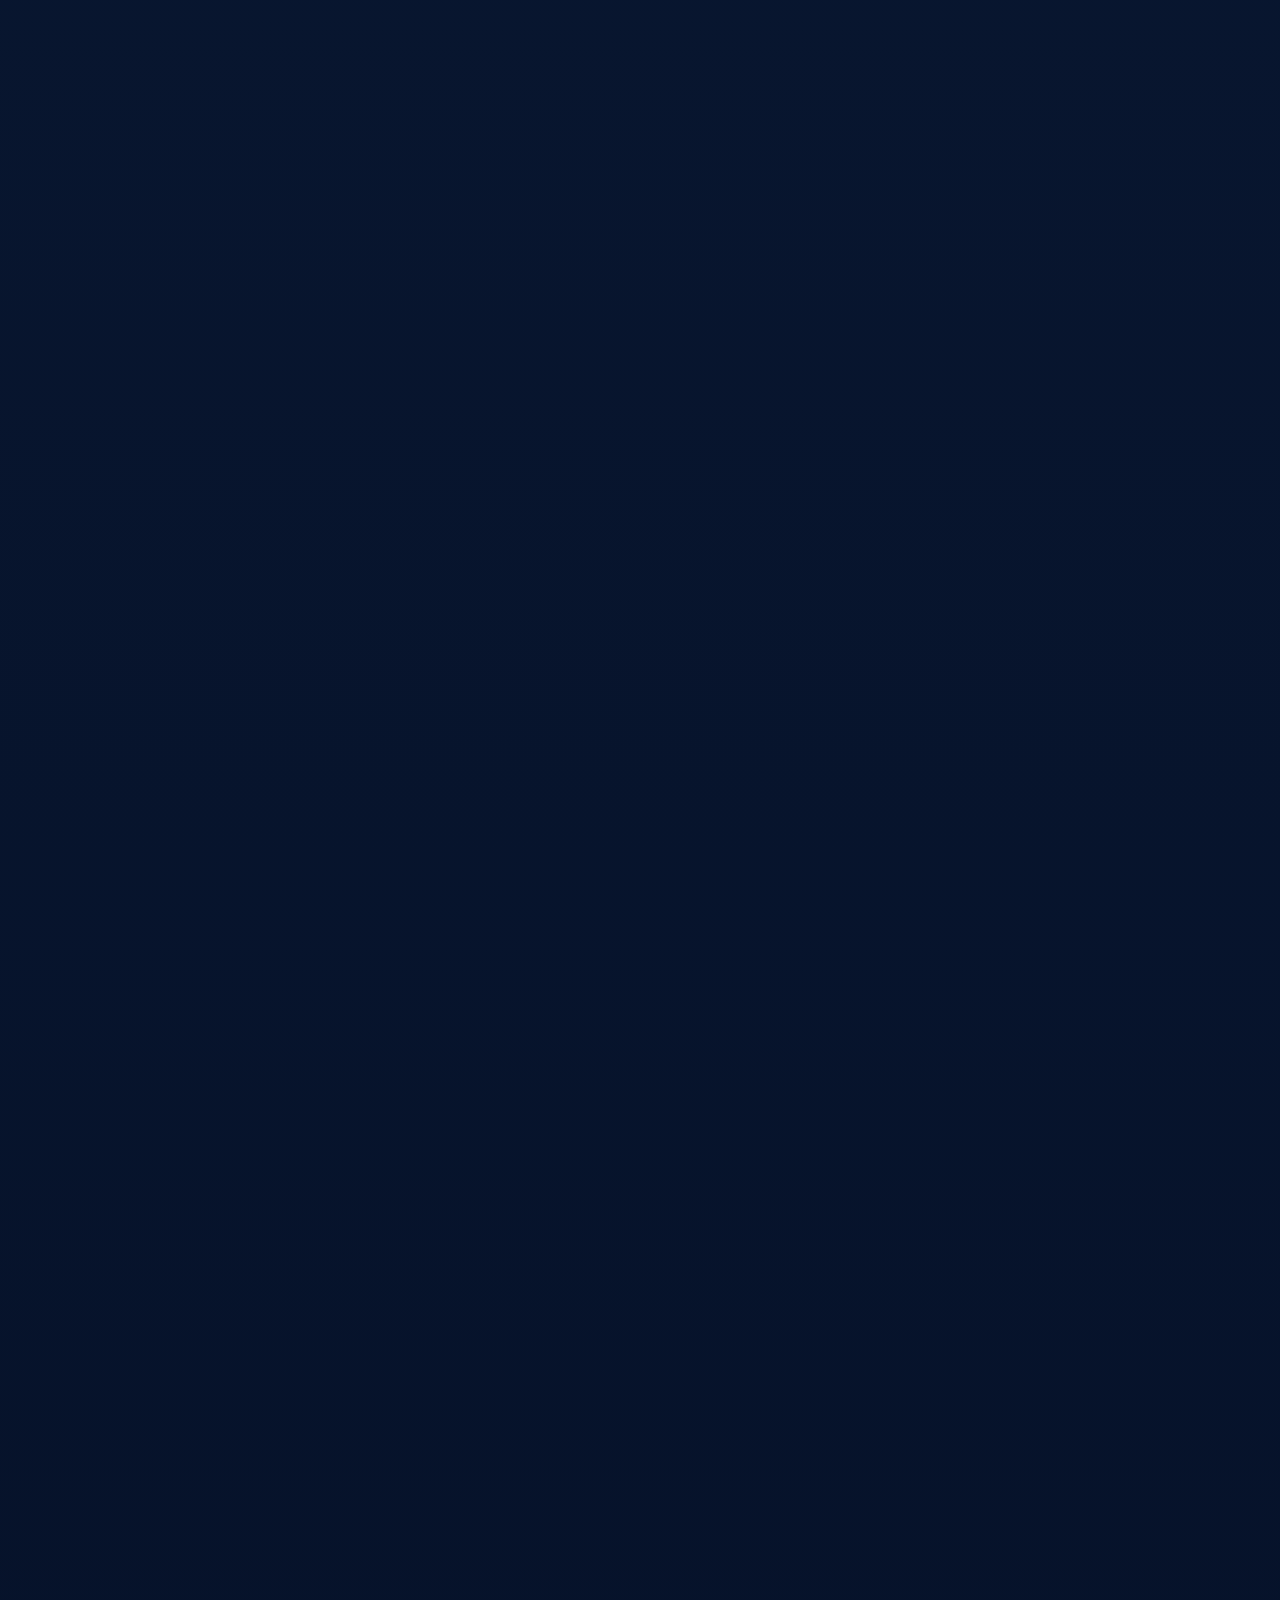
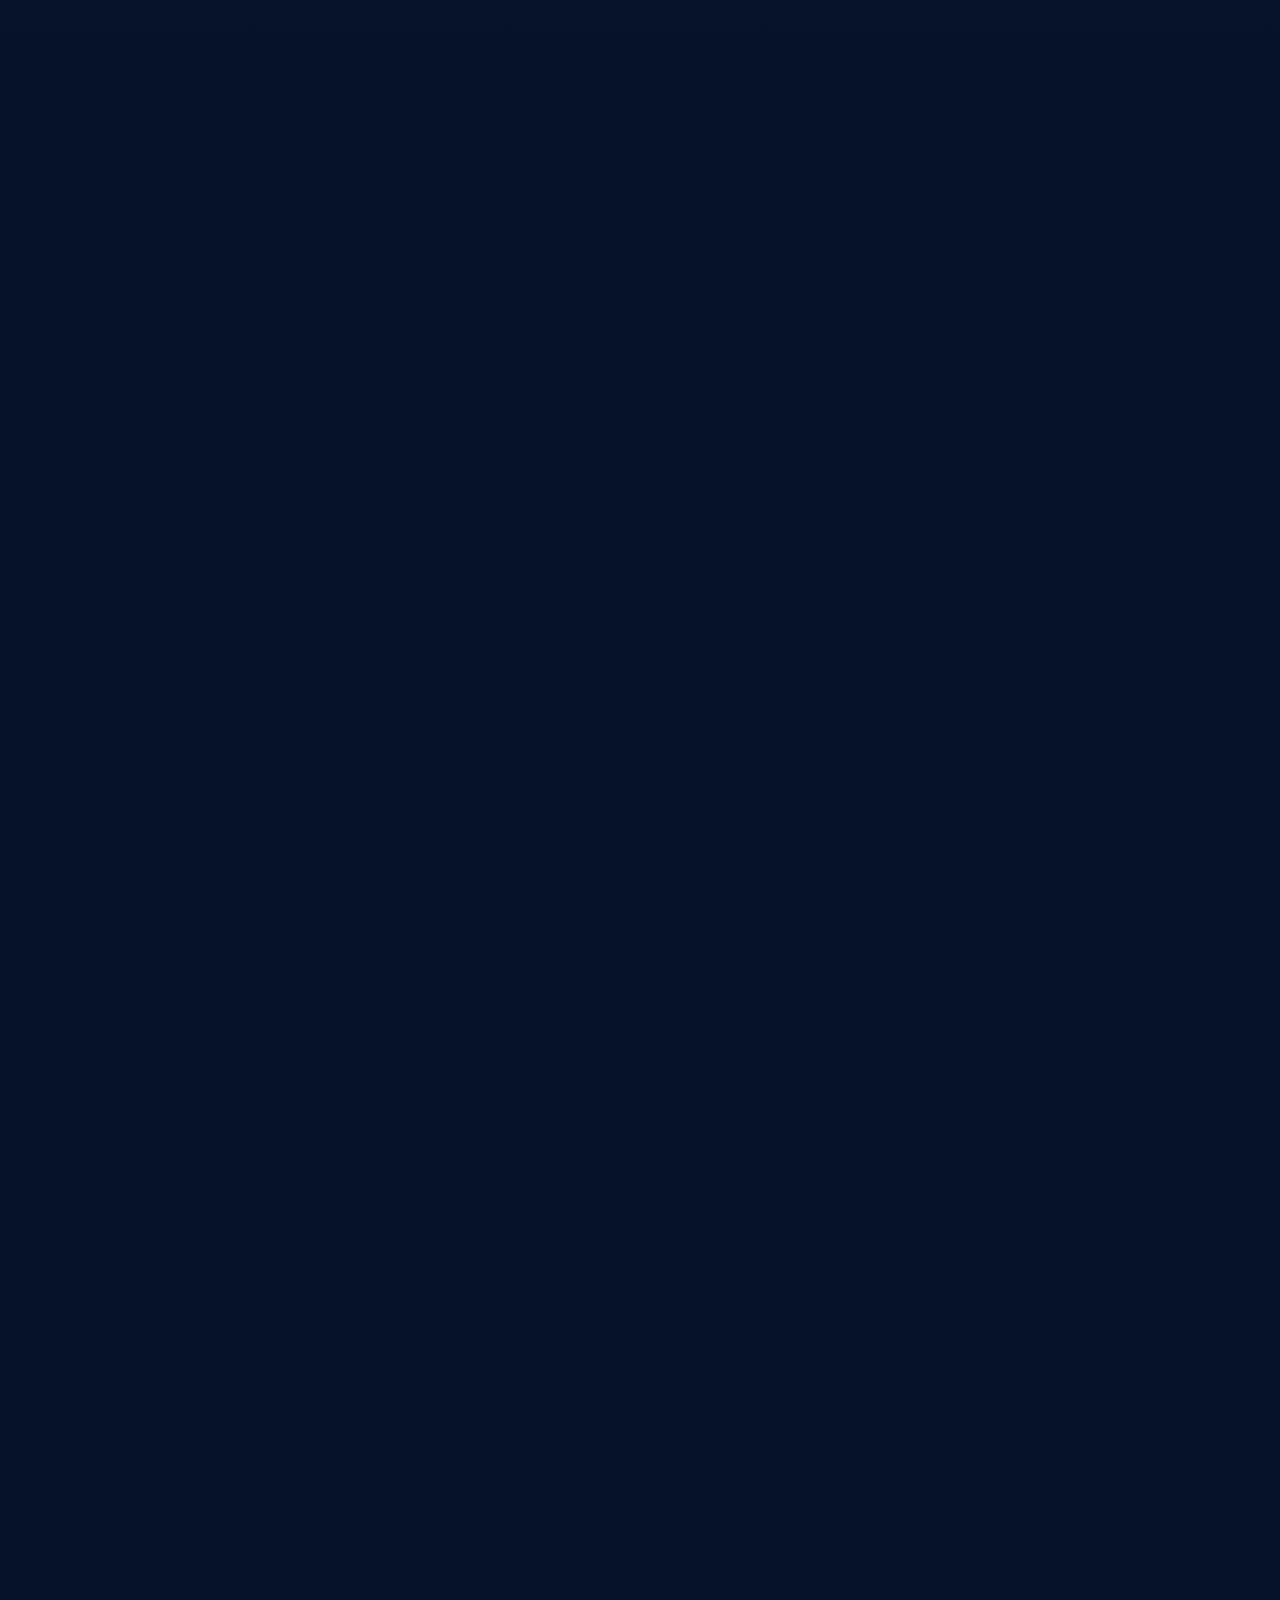
==== commit 91dbe7a6: "Alteração do vídeo, adição de datas e fotos e troca da cor da linha do tempo" ====
--- a/index.html
+++ b/index.html
@@ -66,6 +66,33 @@
     <span class="enfeite enfeite--estrela-mar-dir"></span>
   </div>
 
+  <!-- ==================== TRILHA ====================
+       Nasce escondida: quem a mostra é o js/trilha.js, depois de sortear a
+       música e a foto. Sem JS não há trilha, e a barra não aparece vazia. -->
+  <header class="trilha" id="trilha" hidden>
+    <div class="trilha__caixa">
+
+      <!-- sem src aqui de propósito: src="" faz o navegador rebaixar a
+           própria página. Quem põe a foto sorteada é o trilha.js. -->
+      <img class="trilha__capa" id="trilhaCapa" alt="">
+
+      <div class="trilha__texto">
+        <span class="trilha__titulo" id="trilhaTitulo"></span>
+        <span class="trilha__artista" id="trilhaArtista"></span>
+      </div>
+
+      <div class="trilha__controles">
+        <button type="button" class="trilha__botao" id="trilhaAnterior" aria-label="Música anterior">&lsaquo;</button>
+        <button type="button" class="trilha__botao trilha__botao--tocar" id="trilhaTocar" aria-label="Tocar a música">&#9654;</button>
+        <button type="button" class="trilha__botao" id="trilhaProxima" aria-label="Próxima música">&rsaquo;</button>
+      </div>
+
+      <!-- preload="none": nada é baixado antes de ela entrar -->
+      <audio id="trilhaAudio" preload="none" loop></audio>
+
+    </div>
+  </header>
+
   <!-- ==================== ABERTURA: O RECADO E O ABRAÇO ====================
        A primeira seção depois do clique. O recado e a mídia saem do objeto
        `abertura` em data/momentos.js; quem monta a máscara que abre ao rolar é
@@ -79,36 +106,9 @@
     <div class="abraco__quadro" id="abracoQuadro"></div>
   </section>
 
-  <!-- ==================== TRILHA ====================
-       Nasce escondida: quem a mostra é o js/trilha.js, depois de sortear a
-       música e a foto. Sem JS não há trilha, e a barra não aparece vazia. -->
-  <header class="trilha" id="trilha" hidden>
-    <div class="trilha__caixa">
-
-      <!-- sem src aqui de propósito: src="" faz o navegador rebaixar a
-           própria página. Quem põe a foto sorteada é o trilha.js. -->
-      <img class="trilha__capa" id="trilhaCapa" alt="">
-
-      <div class="trilha__texto">
-        <span class="trilha__titulo" id="trilhaTitulo"></span>
-        <span class="trilha__artista" id="trilhaArtista"></span>
-      </div>
-
-      <div class="trilha__controles">
-        <button type="button" class="trilha__botao" id="trilhaAnterior" aria-label="Música anterior">&lsaquo;</button>
-        <button type="button" class="trilha__botao trilha__botao--tocar" id="trilhaTocar" aria-label="Tocar a música">&#9654;</button>
-        <button type="button" class="trilha__botao" id="trilhaProxima" aria-label="Próxima música">&rsaquo;</button>
-      </div>
-
-      <!-- preload="none": nada é baixado antes de ela entrar -->
-      <audio id="trilhaAudio" preload="none" loop></audio>
-
-    </div>
-  </header>
-
   <!-- ==================== CONTADOR ==================== -->
   <section class="secao secao--contador" id="secaoContador" data-revelar>
-    <h2 class="secao__titulo">Faz quanto tempo</h2>
+    <h2 class="secao__titulo">Nosso contador</h2>
     <p class="secao__linha"></p>
 
     <div class="contador">
--- a/css/style.css
+++ b/css/style.css
@@ -631,6 +631,54 @@
   pointer-events: none;
 }
 
+/* O bilhete que passa por cima da mídia (o knob `aviso` do scroll-mask.js).
+   Nasce invisível: quem o acende, e quem o apaga cinco segundos depois, é o
+   JS trocando a classe --visivel. Fica no pé do quadro para não cobrir o
+   rosto de ninguém, e `pointer-events: none` para nunca roubar um toque.
+   Sem caixa nenhuma atrás: o texto fica solto sobre o vídeo, e quem segura a
+   leitura num quadro claro é o text-shadow das linhas, ali embaixo.
+   Quem pede menos movimento já ganha a troca sem transição, pelo bloco geral
+   do prefers-reduced-motion lá no fim da folha. */
+.smask__aviso {
+  position: absolute;
+  z-index: 2;
+  left: 50%;
+  bottom: clamp(1.1rem, 5vh, 2.6rem);
+  transform: translate(-50%, .6rem);
+
+  display: flex;
+  flex-direction: column;
+  gap: .3rem;
+  width: min(90%, 30rem);
+  margin: 0;
+  padding: 0 clamp(.6rem, 3vw, 1rem);
+  text-align: center;
+
+  opacity: 0;
+  pointer-events: none;
+  transition: opacity var(--transicao), transform var(--transicao);
+}
+
+.smask__aviso--visivel { opacity: 1; transform: translate(-50%, 0); }
+
+/* a primeira linha é a frase; as de baixo são o recado miúdo. A sombra é o
+   que faz as duas se sustentarem sozinhas em cima de um quadro claro. */
+.smask__aviso__linha {
+  text-shadow: 0 1px 3px var(--veu), 0 2px 14px var(--veu);
+}
+
+.smask__aviso__linha:first-child {
+  font-family: var(--serif);
+  font-size: clamp(1rem, 3.6vw, 1.2rem);
+  color: var(--luar);
+}
+
+.smask__aviso__linha + .smask__aviso__linha {
+  font-size: clamp(.8rem, 3vw, .92rem);
+  color: var(--luar);
+  opacity: .88;
+}
+
 /* Sem `position: sticky` (navegador antigo), ou para quem pede menos
    movimento: a pista deixa de ser alta, o palco solta do topo e o quadro vira
    uma mídia comum. Nesse caso o JS já entrega a máscara aberta de saída. */
@@ -1020,16 +1068,16 @@
   bottom: 0;
   right: -1px;
   width: 2px;
-  background: var(--folha);
+  background: var(--estrela);
 }
 .marco:nth-child(even)::after { right: auto; left: -1px; }
 
 /* o caule nasce e morre desmanchando no azul, como antes */
 .marco:first-child::after {
-  background: linear-gradient(180deg, transparent, var(--folha) 34%);
+  background: linear-gradient(180deg, transparent, var(--estrela) 34%);
 }
 .marco:last-child::after {
-  background: linear-gradient(180deg, var(--folha) 62%, transparent);
+  background: linear-gradient(180deg, var(--estrela) 62%, transparent);
 }
 
 /* cada marco é uma estrela-do-mar pousada no caule — e nenhuma delas cai
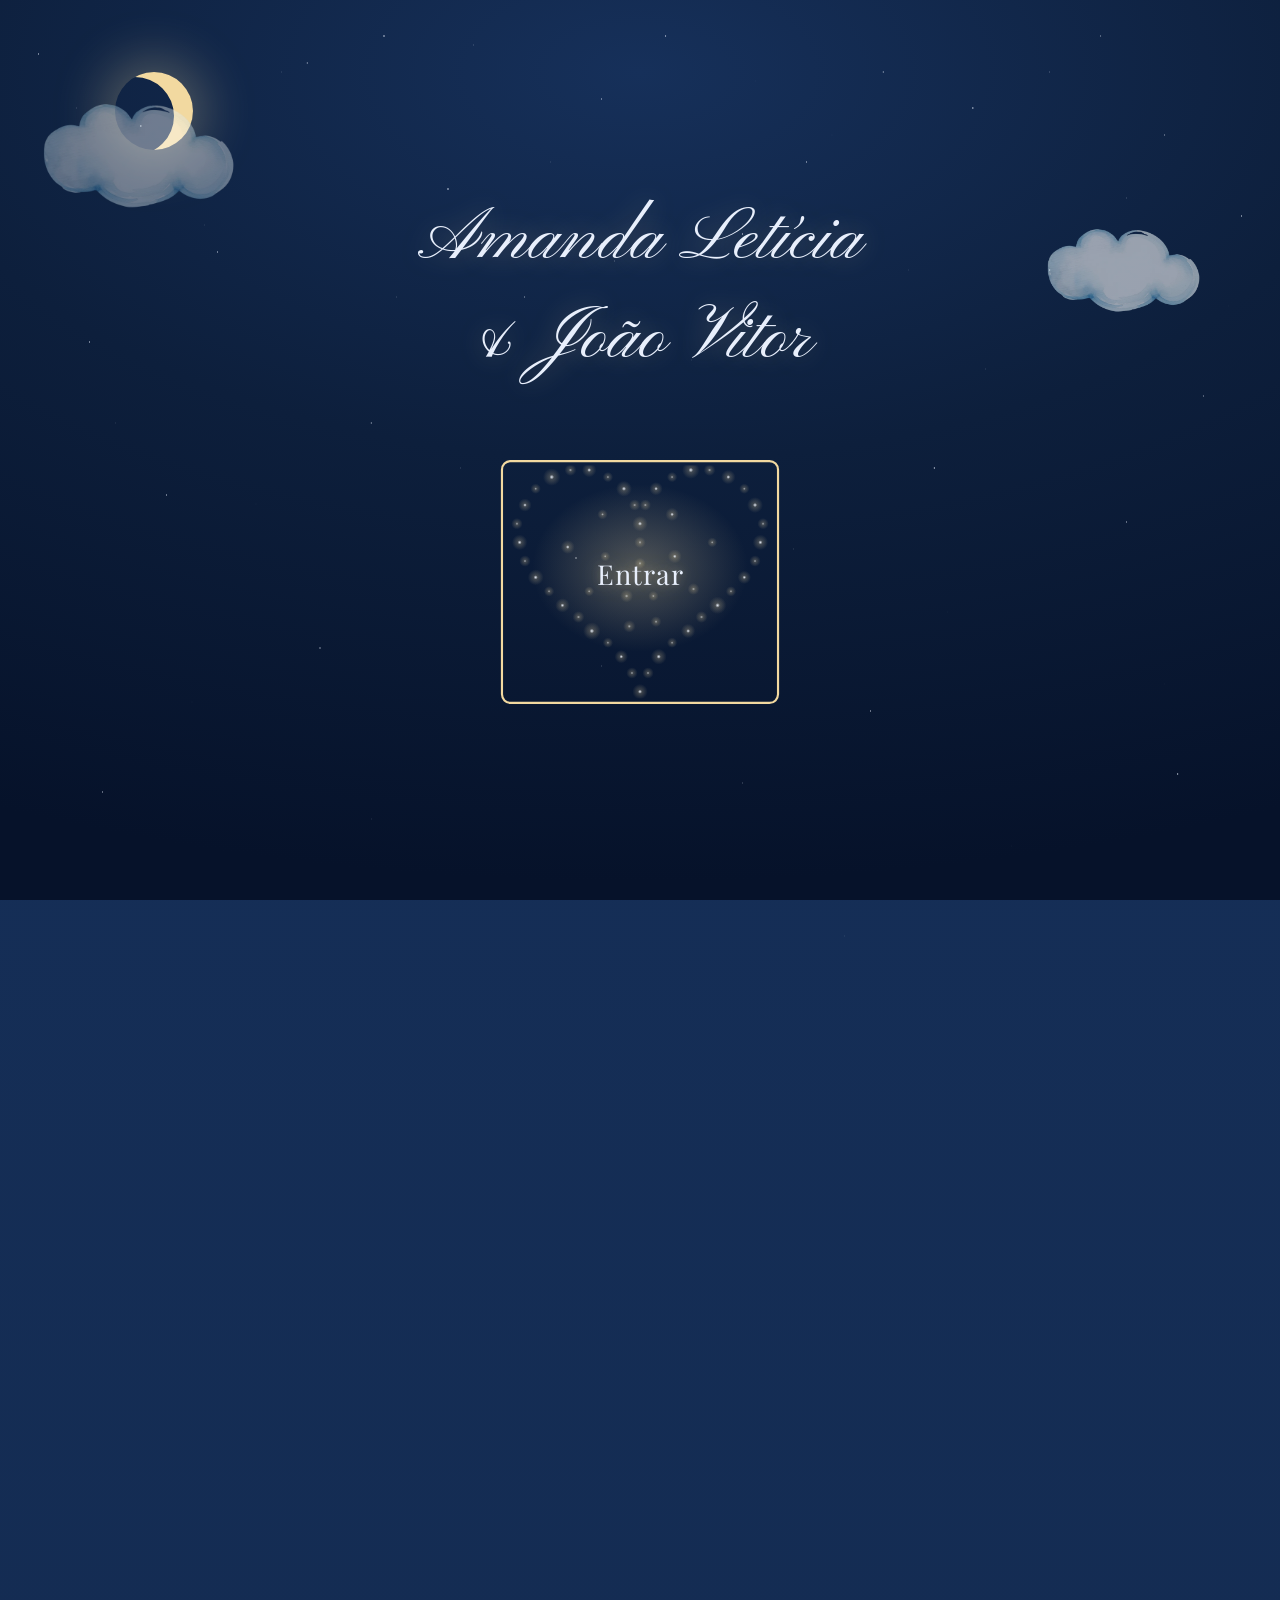
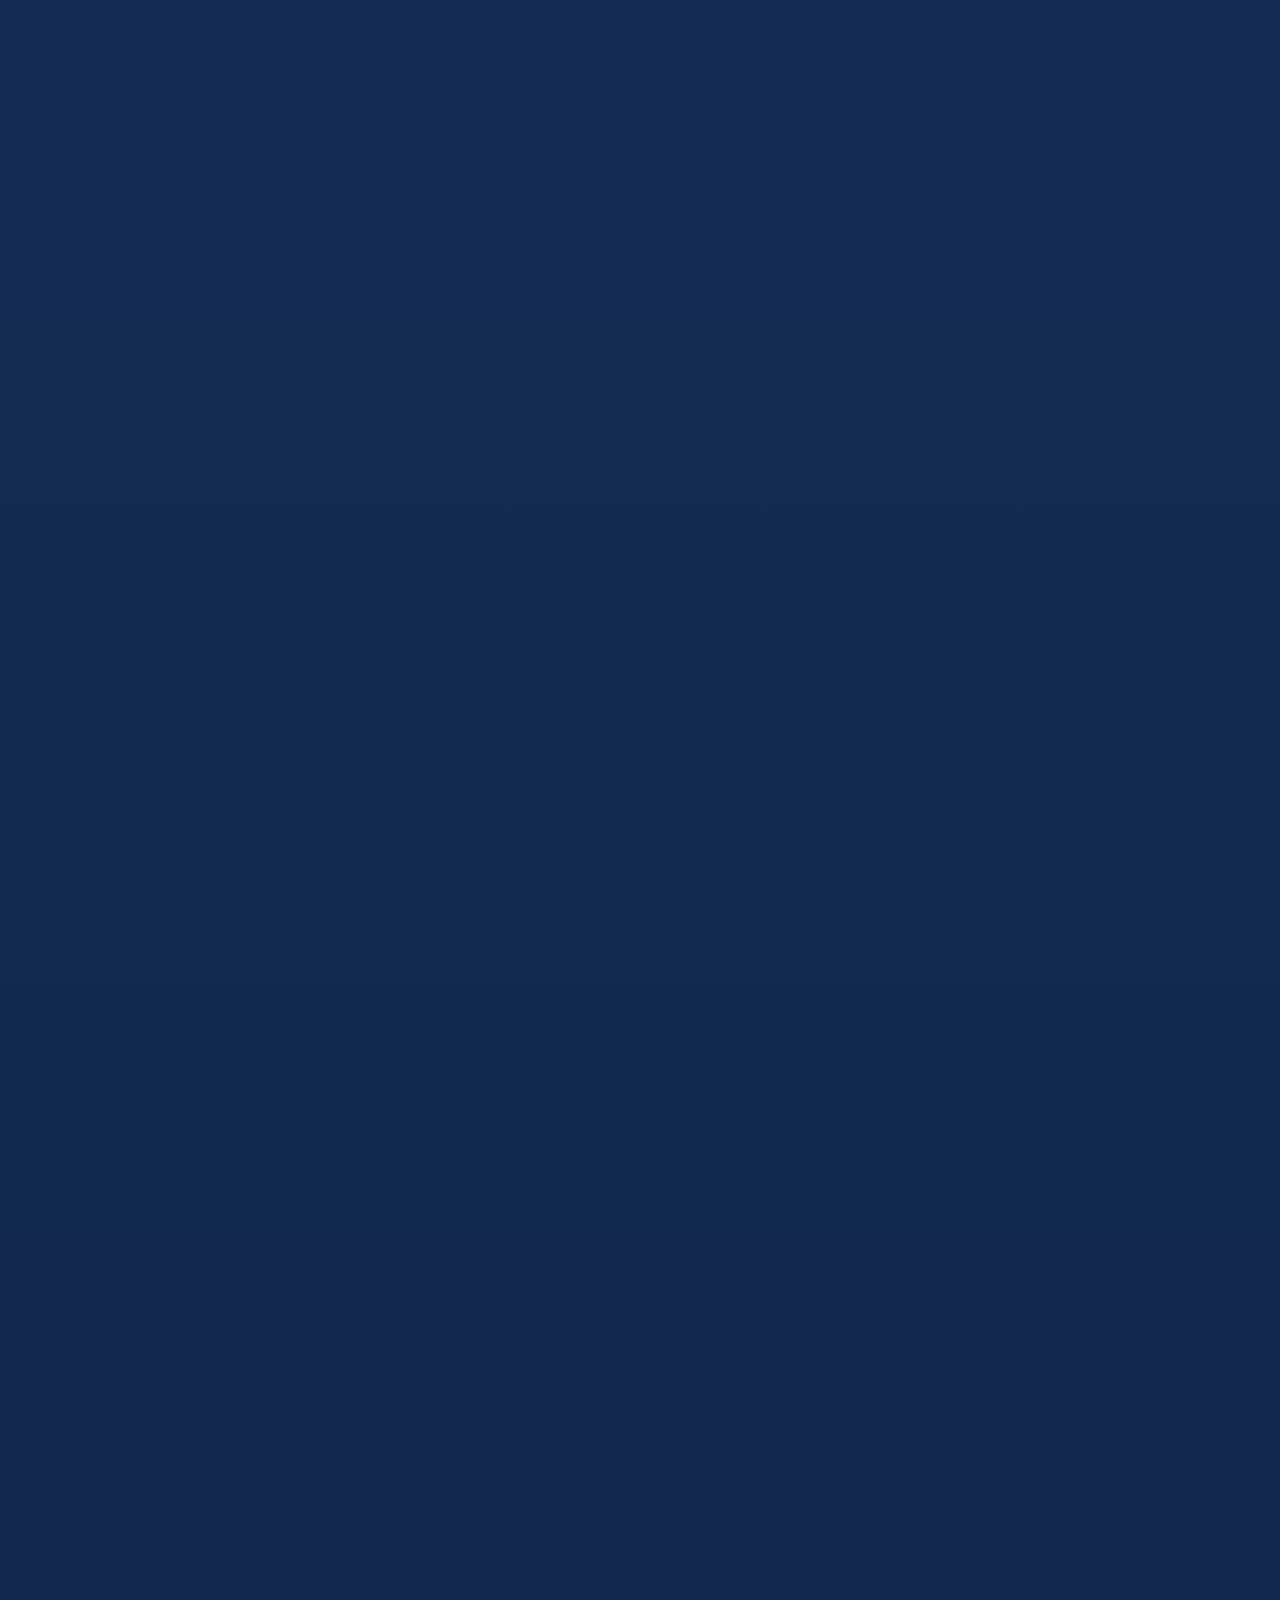
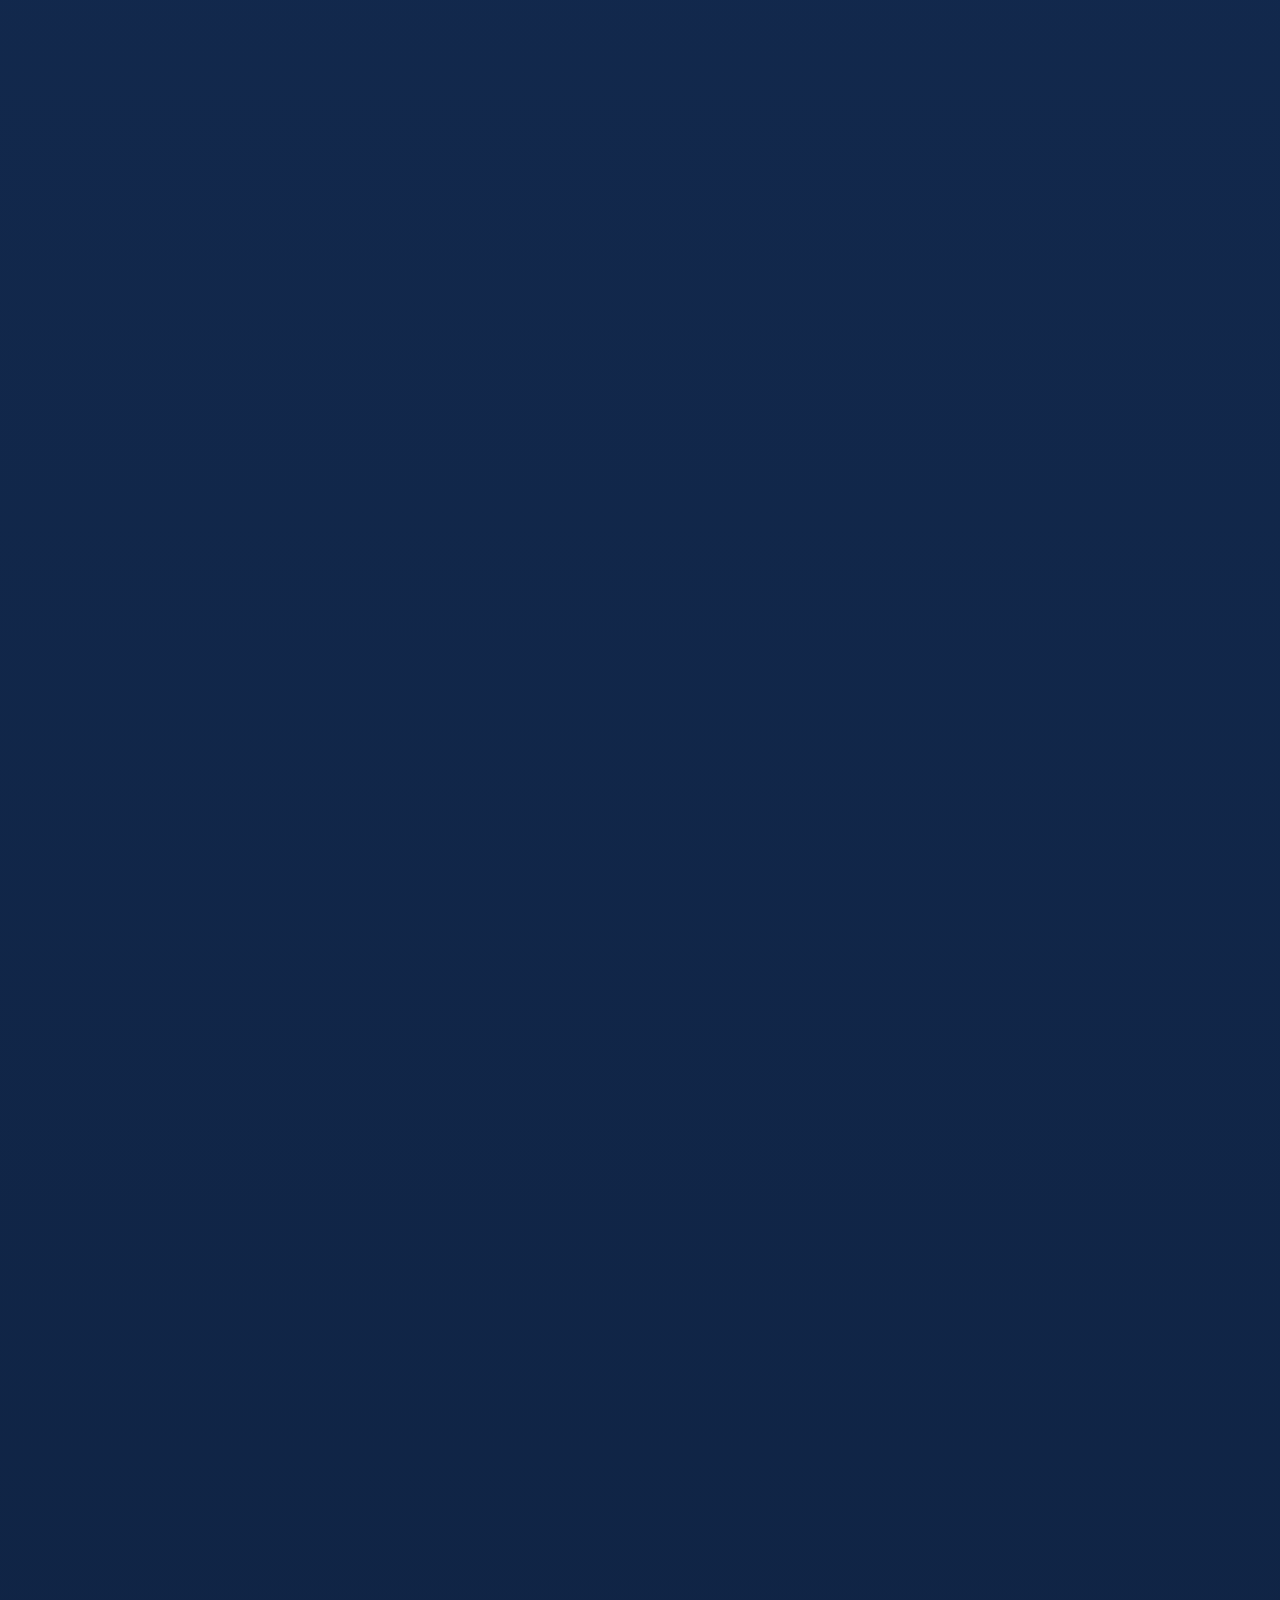
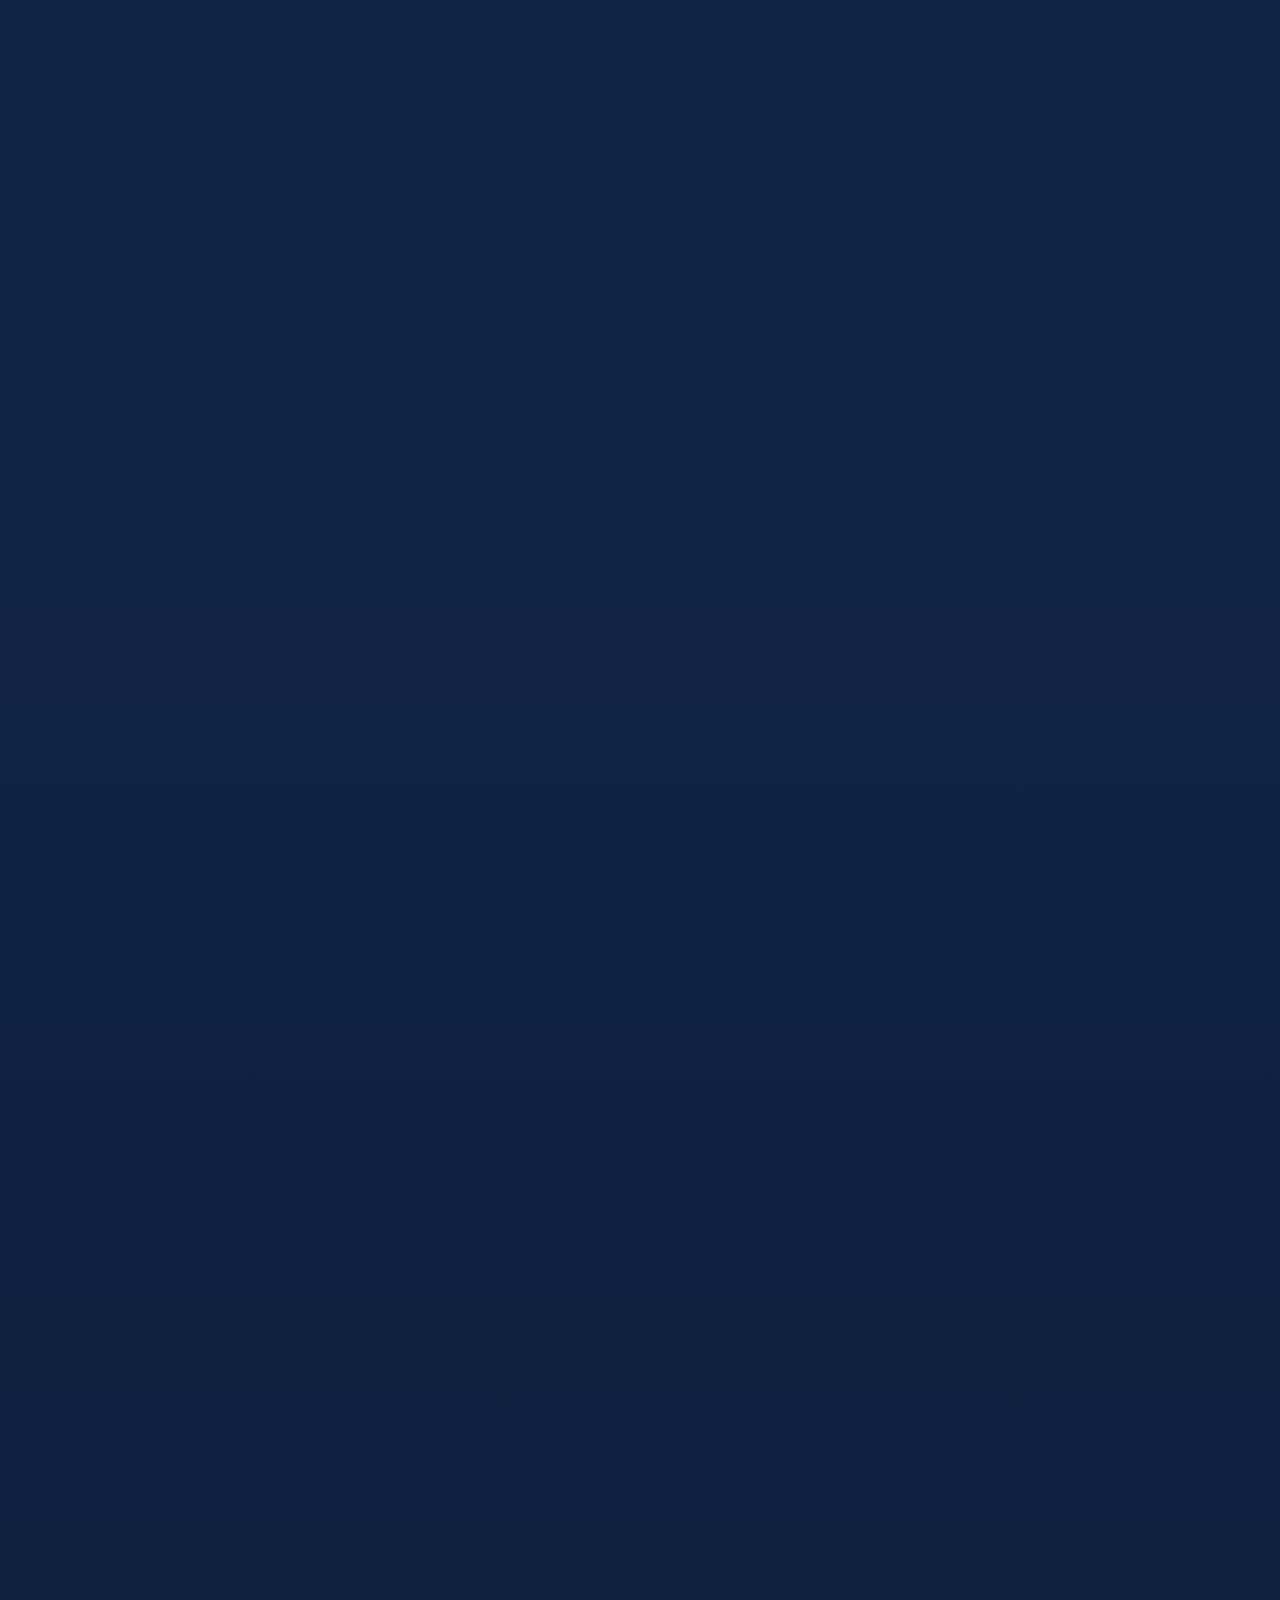
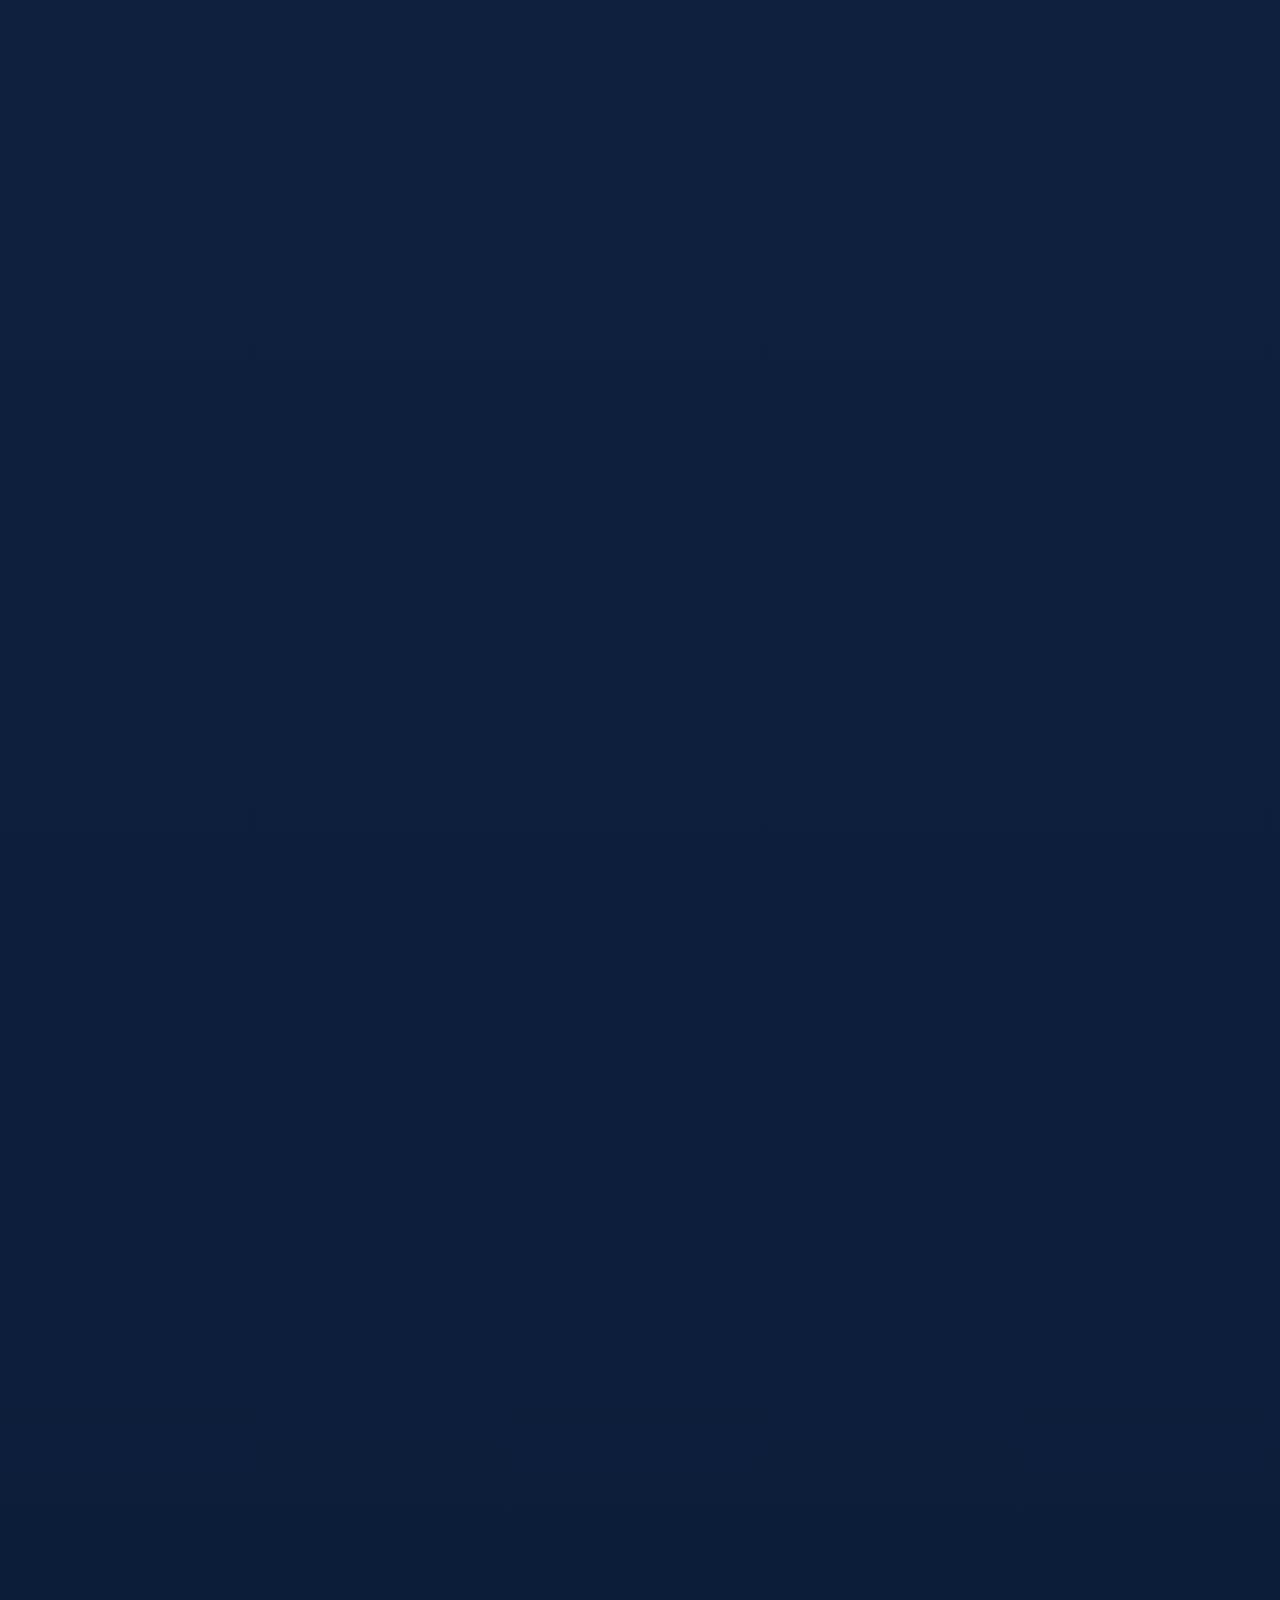
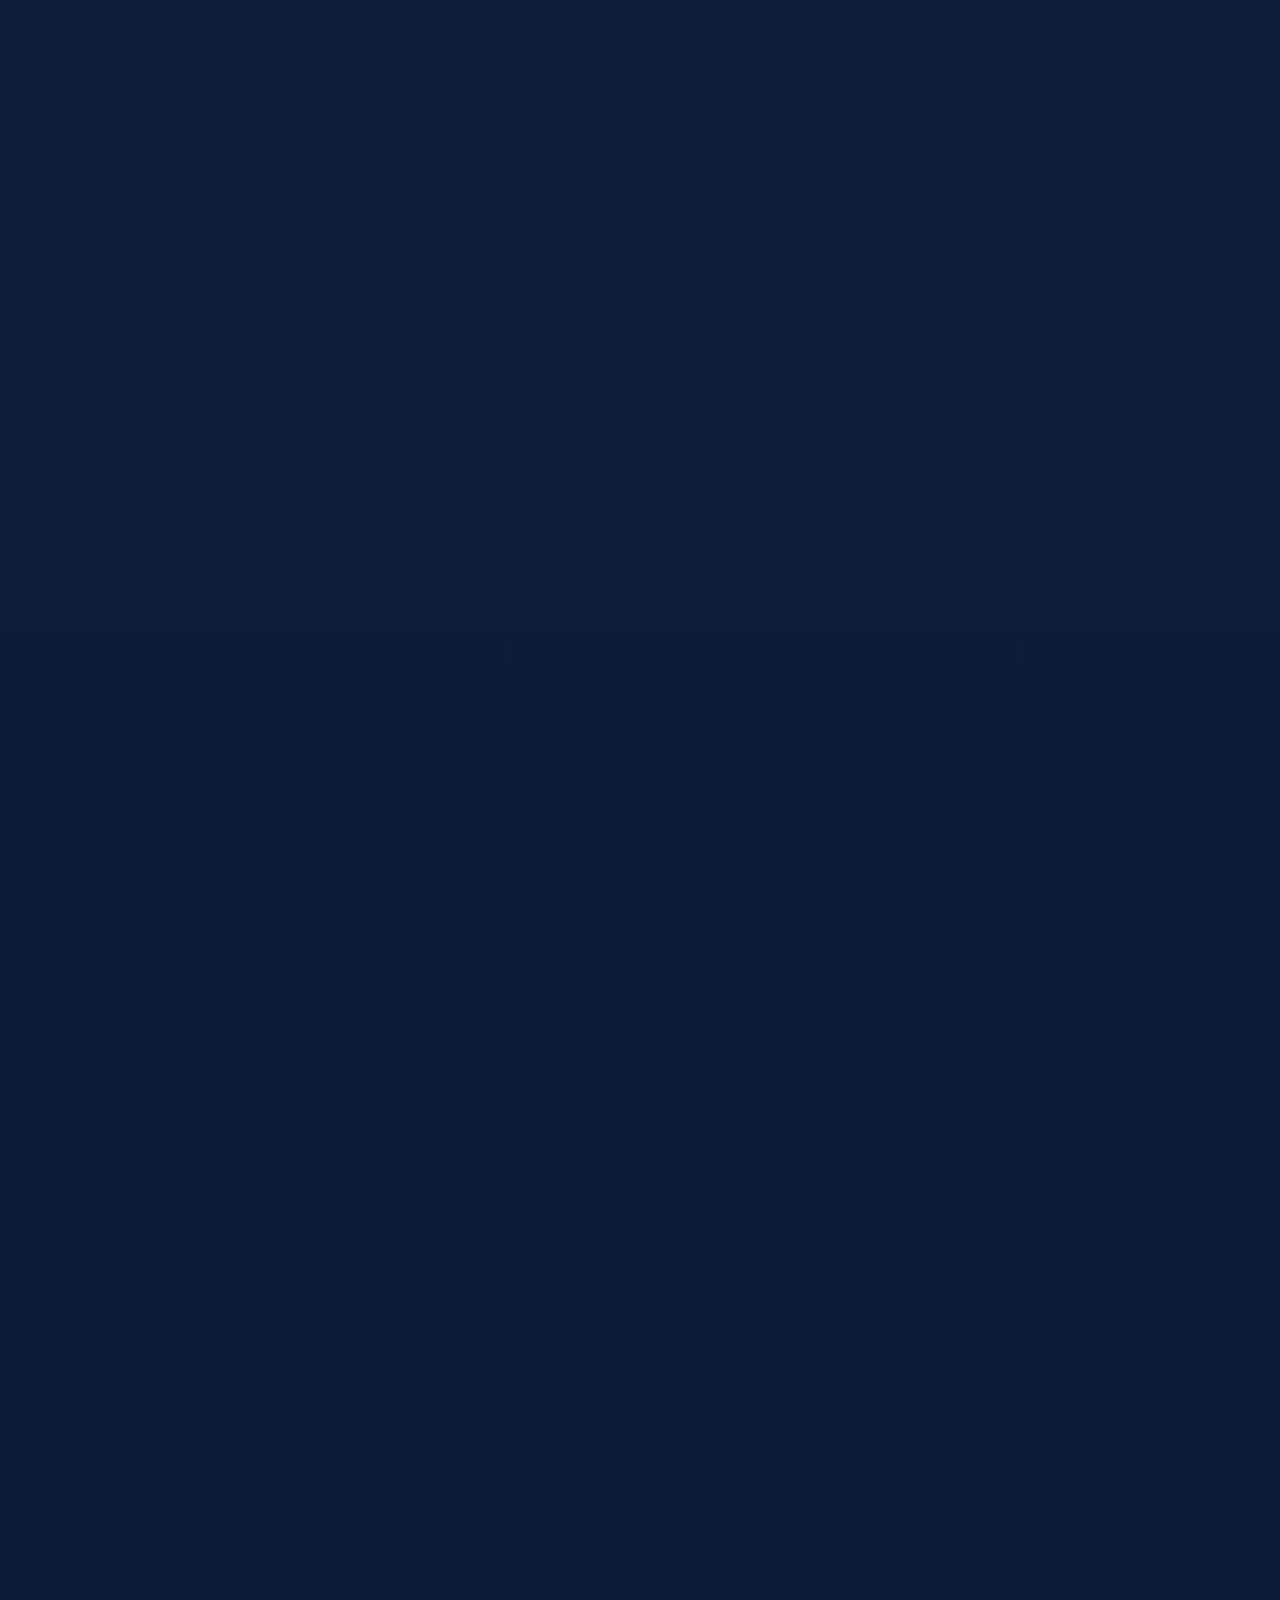
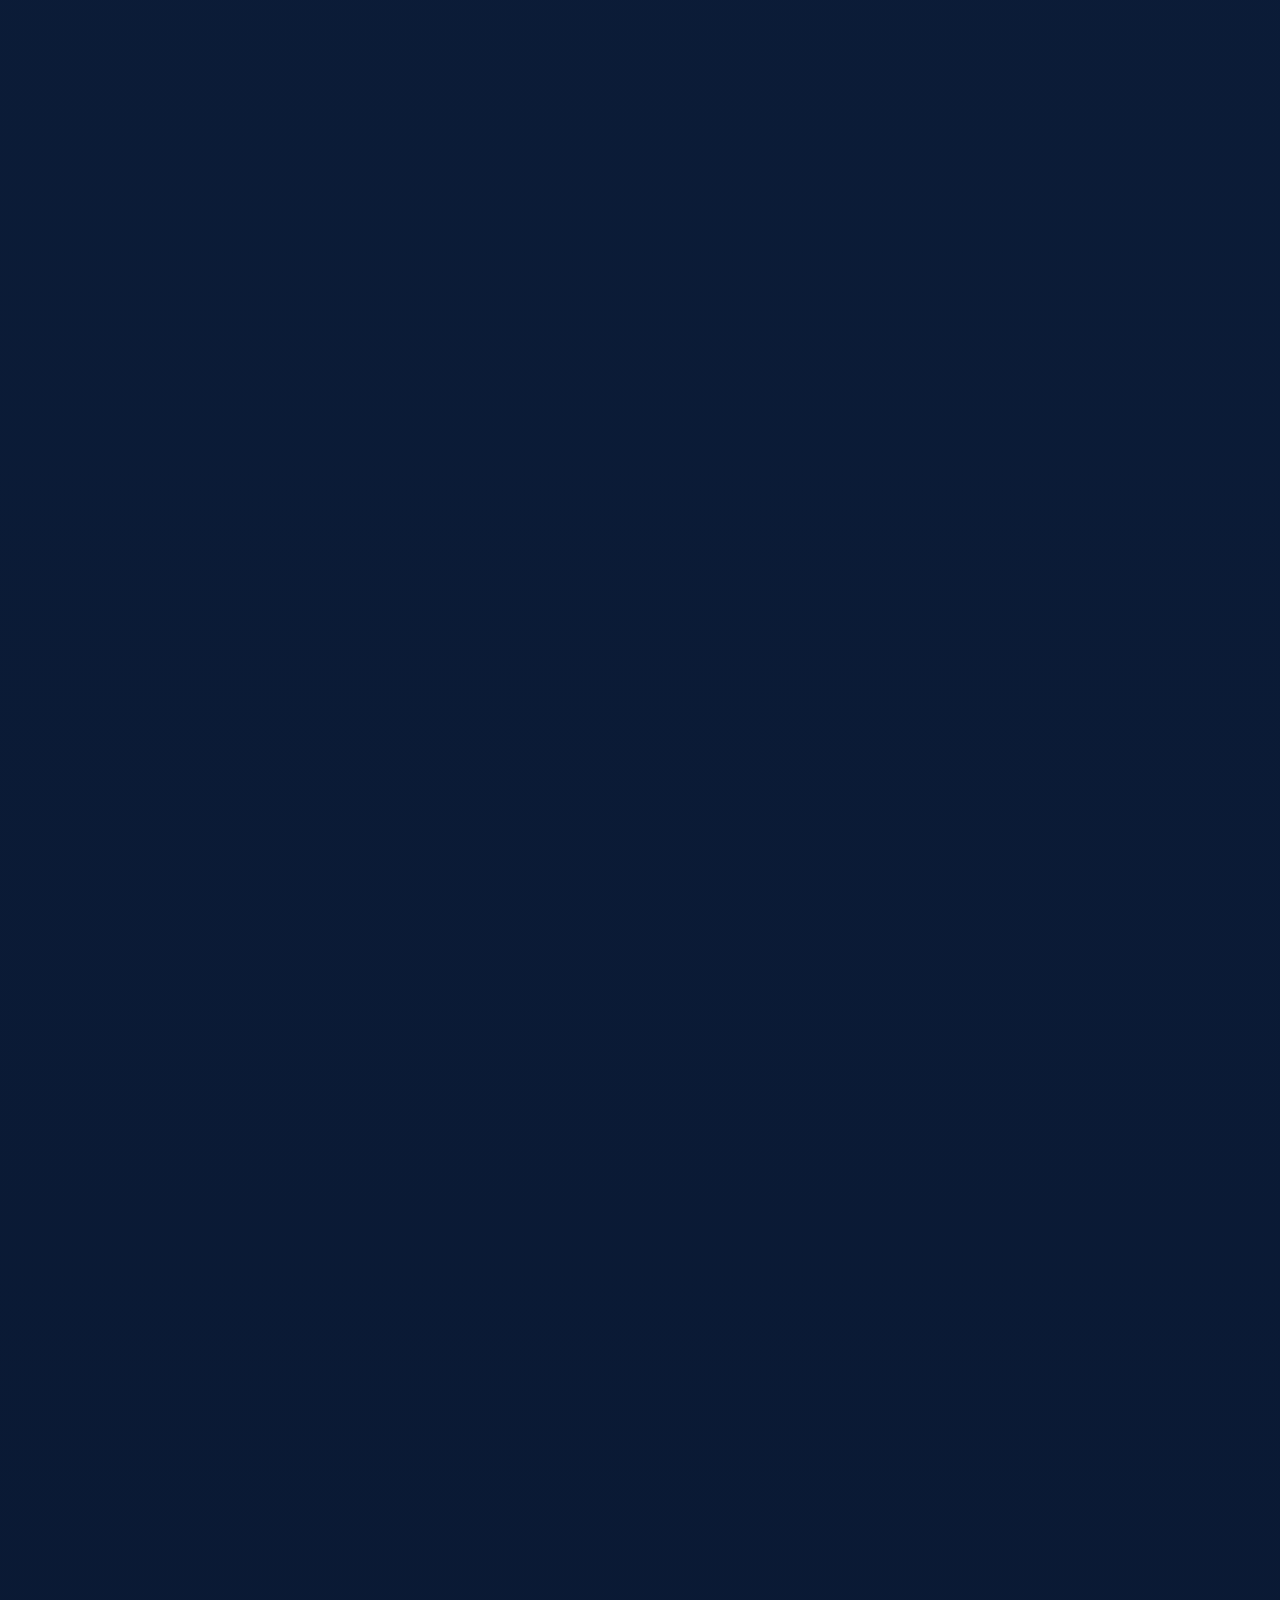
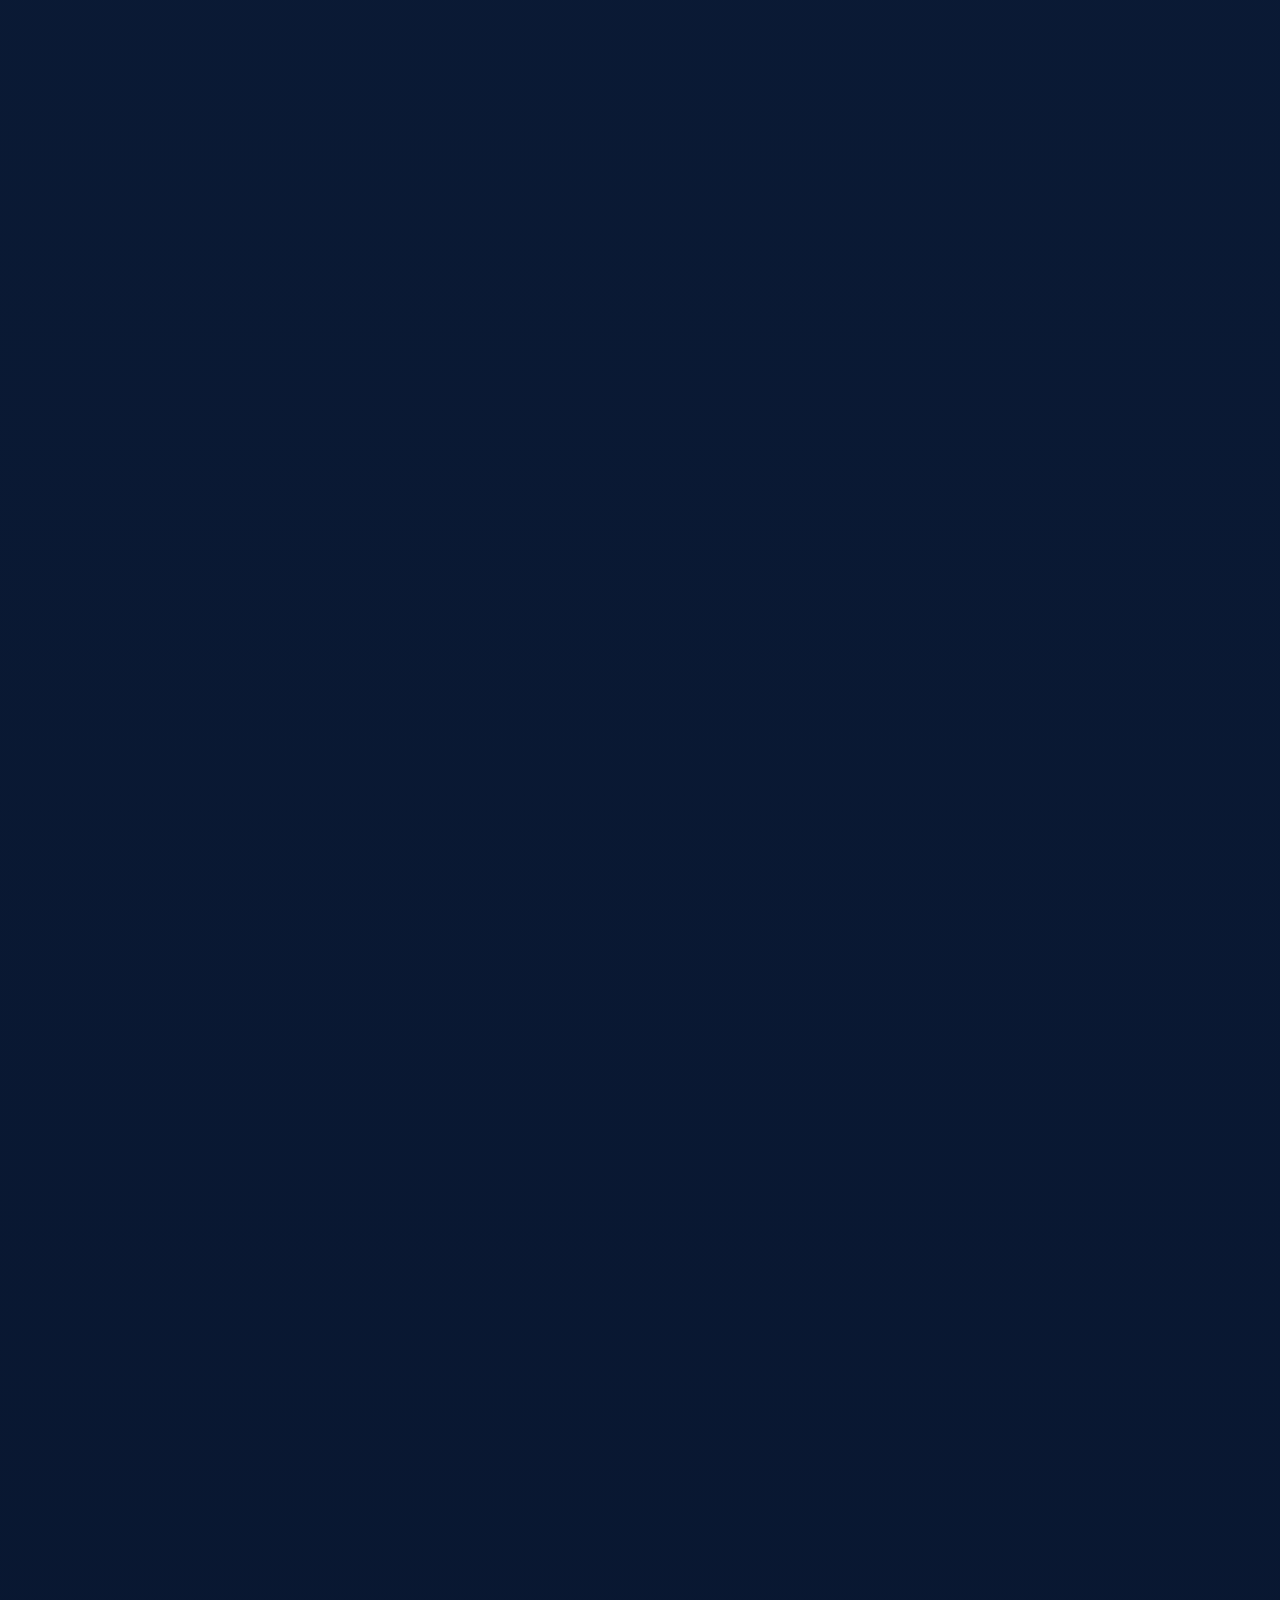
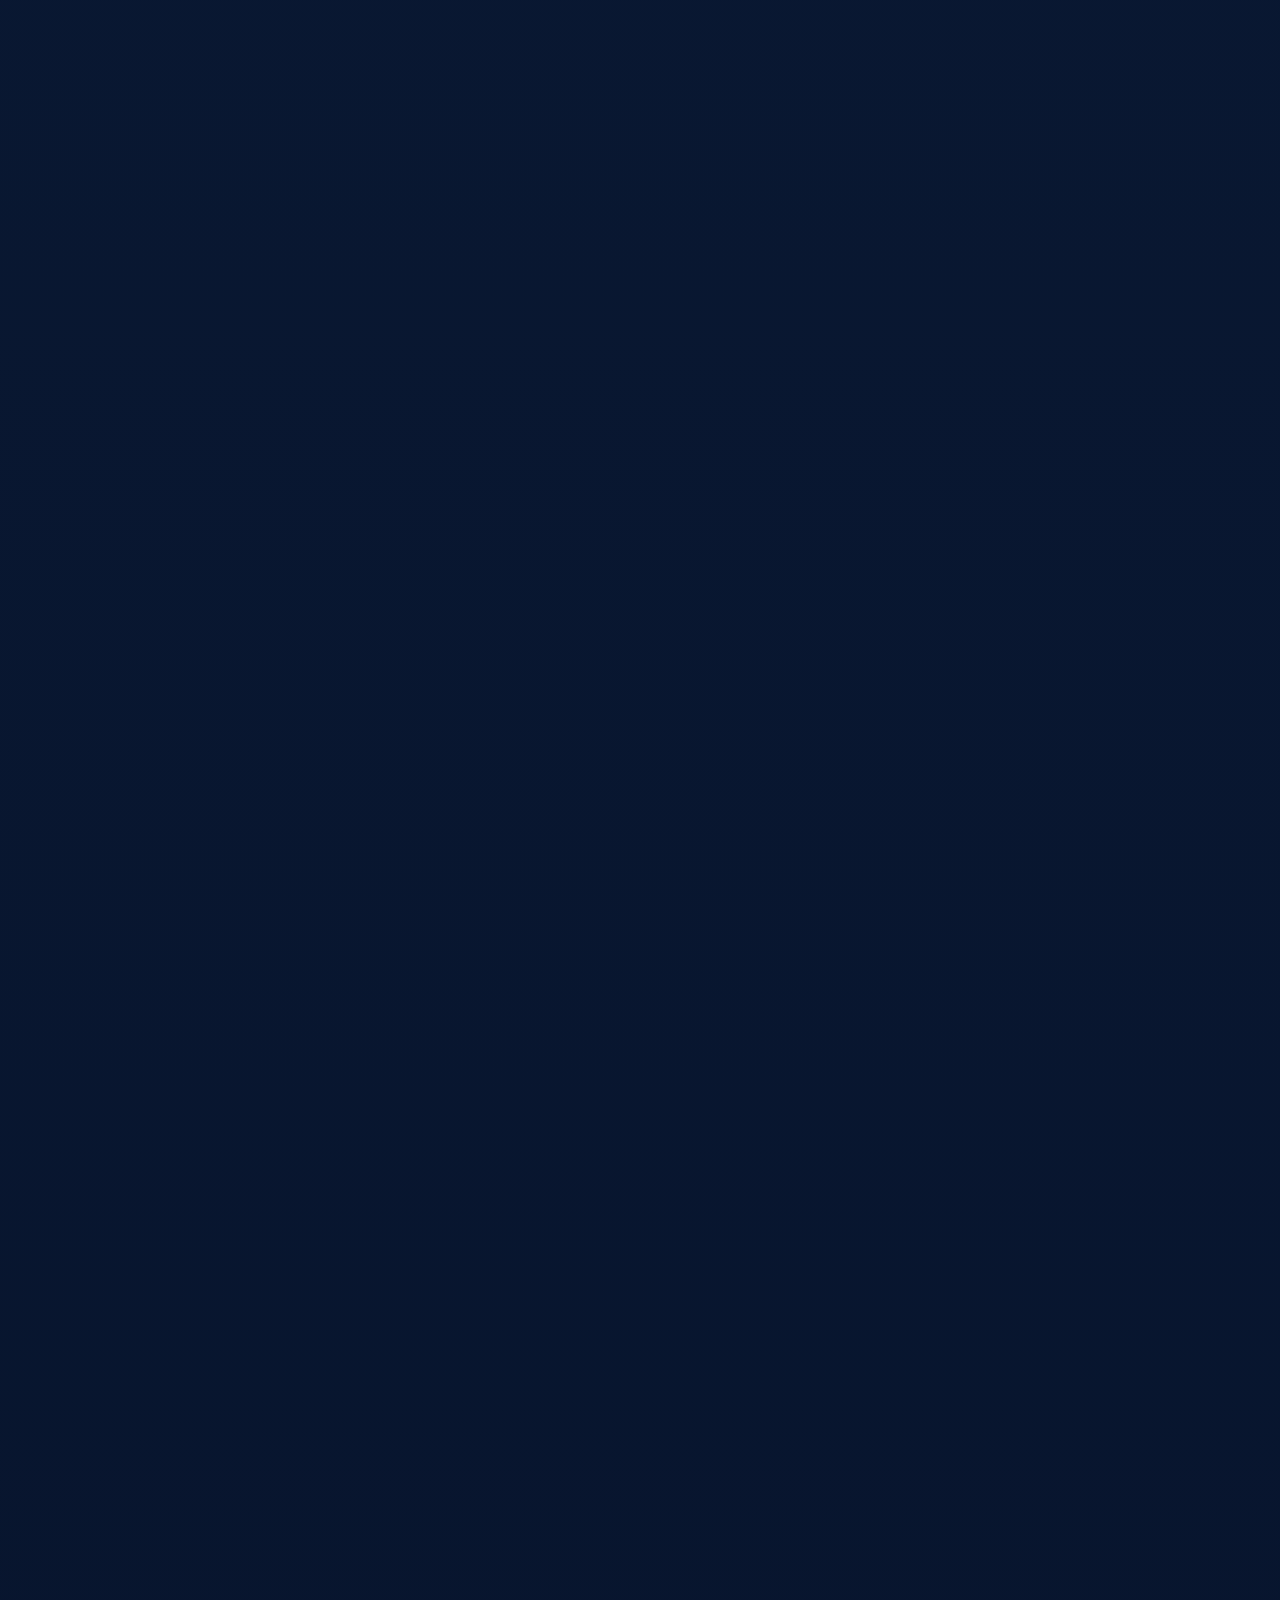
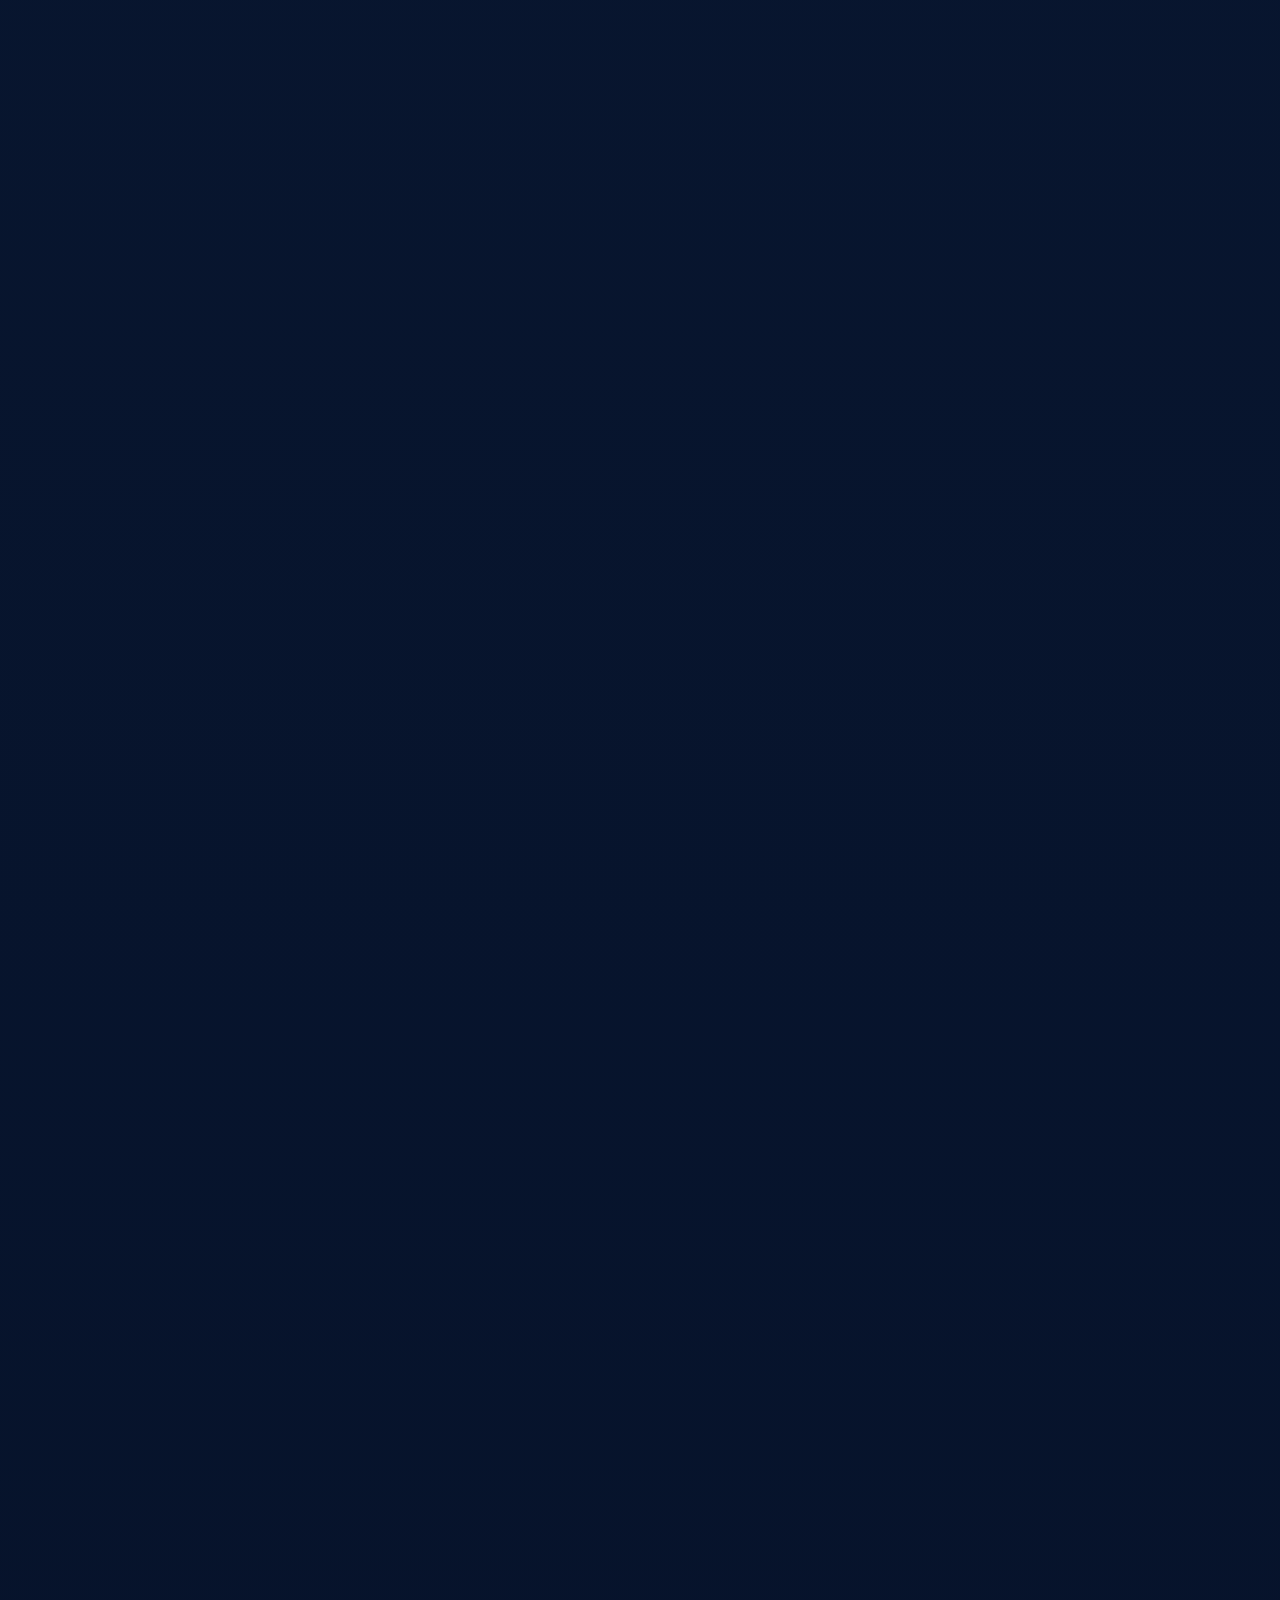
==== commit f81dde62: "Adição de muitas decorações e datas" ====
--- a/index.html
+++ b/index.html
@@ -9,7 +9,7 @@
 
 <link rel="preconnect" href="https://fonts.googleapis.com">
 <link rel="preconnect" href="https://fonts.gstatic.com" crossorigin>
-<link rel="stylesheet" href="https://fonts.googleapis.com/css2?family=Playfair+Display:ital,wght@0,500;0,600;1,500&family=Inter:wght@300;400;500;600&display=swap">
+<link rel="stylesheet" href="https://fonts.googleapis.com/css2?family=Playfair+Display:ital,wght@0,500;0,600;1,500&family=Inter:wght@300;400;500;600&family=Pinyon+Script&display=swap">
 <link rel="stylesheet" href="css/style.css">
 
 <!-- Marca que o JS está vivo. Sem isso, um erro de script deixaria a página
@@ -21,23 +21,17 @@
 <!-- ==================== TELA DE ENTRADA ==================== -->
 <div class="entrada" id="entrada">
 
-  <!-- O céu da entrada. As estrelas, a lua e as nuvens são CSS; as
-       estrelas-do-mar são o desenho de assets/elementos, cada uma numa pose.
+  <!-- O céu da entrada. As estrelas e a lua são CSS; as nuvens são o desenho
+       de assets/elementos, cada uma numa pose.
        Tudo aqui é decoração: o bloco inteiro é aria-hidden. -->
   <div class="entrada__ceu" aria-hidden="true">
     <span class="lua"></span>
     <span class="nuvem nuvem--entrada-1"></span>
     <span class="nuvem nuvem--entrada-2 nuvem--densa"></span>
-    <span class="enfeite enfeite--estrela-baixo-esq"></span>
-    <span class="enfeite enfeite--estrela-baixo-dir"></span>
-    <span class="enfeite enfeite--estrela-cima-dir"></span>
-    <span class="enfeite enfeite--estrela-meio-esq"></span>
   </div>
 
   <div class="entrada__conteudo">
-    <p class="entrada__super">A nossa história</p>
     <h1 class="entrada__titulo" id="entradaTitulo">&nbsp;</h1>
-    <p class="entrada__frase" id="entradaFrase"></p>
     <button type="button" class="coracao" id="btnEntrar">
       <span class="coracao__texto">Entrar</span>
     </button>
@@ -48,8 +42,8 @@
 
   <!-- ==================== TOPO: A LUA, AS NUVENS E O MAR ====================
        A primeira coisa depois do clique, e só desenho — daí o aria-hidden no
-       bloco inteiro. A lua cheia entre as nuvens lá em cima, as ondas fechando
-       embaixo, e duas estrelas-do-mar pousadas na crista. -->
+       bloco inteiro. A lua cheia entre as nuvens lá em cima e as ondas
+       fechando embaixo. -->
   <div class="topo" aria-hidden="true">
     <span class="lua lua--topo"></span>
     <span class="nuvem nuvem--topo-1"></span>
@@ -61,9 +55,6 @@
       <span class="mar__onda mar__onda--meio"></span>
       <span class="mar__onda mar__onda--frente"></span>
     </div>
-
-    <span class="enfeite enfeite--estrela-mar-esq"></span>
-    <span class="enfeite enfeite--estrela-mar-dir"></span>
   </div>
 
   <!-- ==================== TRILHA ====================
@@ -101,6 +92,15 @@
        O quadro nasce vazio de propósito: sem JS não há máscara, e aí o CSS
        esconde a caixa em vez de deixar um buraco de duas telas na página. -->
   <section class="secao secao--abraco" id="secaoAbraco">
+
+    <!-- Os bichos do fundo do mar (bloco 6B do CSS). Daqui para baixo, cada
+         seção recebe os seus: <span> vazio, aria-hidden e sempre atrás do
+         conteúdo. Quem diz o tamanho, o canto e o compasso de cada um é a
+         folha de estilo — aqui só se diz QUEM está na seção.
+         Os marcados com "borda" só aparecem em tela larga, na margem que
+         sobra dos dois lados da coluna. -->
+    <span class="bicho bicho--peixe bicho--peixe-abraco" aria-hidden="true"></span>
+
     <h2 class="secao__titulo abraco__recado" id="abracoRecado">&nbsp;</h2>
     <p class="abraco__dica" id="abracoDica"></p>
     <div class="abraco__quadro" id="abracoQuadro"></div>
@@ -108,6 +108,16 @@
 
   <!-- ==================== CONTADOR ==================== -->
   <section class="secao secao--contador" id="secaoContador" data-revelar>
+
+    <span class="bicho bicho--nemo" aria-hidden="true"></span>
+    <span class="alga alga--azul alga--contador-1" aria-hidden="true"></span>
+    <span class="alga alga--vermelha alga--contador-2" aria-hidden="true"></span>
+    <span class="estrela-mar estrela-mar--contador-1" aria-hidden="true"></span>
+    <span class="estrela-mar estrela-mar--contador-2" aria-hidden="true"></span>
+    <span class="estrela-mar borda borda--esq estrela-mar--borda-contador" aria-hidden="true"></span>
+    <span class="alga alga--azul borda borda--esq alga--borda-contador" aria-hidden="true"></span>
+    <span class="bicho bicho--peixe borda borda--dir bicho--peixe-borda-contador" aria-hidden="true"></span>
+
     <h2 class="secao__titulo">Nosso contador</h2>
     <p class="secao__linha"></p>
 
@@ -127,6 +137,17 @@
 
   <!-- ==================== TIMELINE ==================== -->
   <section class="secao" id="secaoTimeline" data-revelar>
+
+    <span class="bicho bicho--dory" aria-hidden="true"></span>
+    <span class="alga alga--vermelha alga--timeline" aria-hidden="true"></span>
+    <span class="estrela-mar estrela-mar--timeline-1" aria-hidden="true"></span>
+    <span class="estrela-mar estrela-mar--timeline-2" aria-hidden="true"></span>
+    <span class="estrela-mar borda borda--dir estrela-mar--borda-timeline-1" aria-hidden="true"></span>
+    <span class="estrela-mar borda borda--esq estrela-mar--borda-timeline-2" aria-hidden="true"></span>
+    <span class="alga alga--vermelha borda borda--dir alga--borda-timeline" aria-hidden="true"></span>
+    <span class="estrela-mar borda borda--dir estrela-mar--borda-timeline-3" aria-hidden="true"></span>
+    <span class="bicho bicho--peixe borda borda--esq bicho--peixe-borda-timeline" aria-hidden="true"></span>
+
     <h2 class="secao__titulo">Os nossos marcos</h2>
     <p class="secao__linha"></p>
     <ol class="timeline" id="timelineLista"></ol>
@@ -134,6 +155,16 @@
 
   <!-- ==================== CALENDÁRIO ==================== -->
   <section class="secao" id="secaoCalendario" data-revelar>
+
+    <span class="bicho bicho--peixonauta" aria-hidden="true"></span>
+    <span class="bicho bicho--peixe bicho--peixe-calendario" aria-hidden="true"></span>
+    <span class="alga alga--azul alga--calendario" aria-hidden="true"></span>
+    <span class="estrela-mar estrela-mar--calendario-1" aria-hidden="true"></span>
+    <span class="estrela-mar estrela-mar--calendario-2" aria-hidden="true"></span>
+    <span class="estrela-mar borda borda--esq estrela-mar--borda-calendario" aria-hidden="true"></span>
+    <span class="alga alga--vermelha borda borda--esq alga--borda-calendario" aria-hidden="true"></span>
+    <span class="bicho bicho--peixe borda borda--dir bicho--peixe-borda-calendario" aria-hidden="true"></span>
+
     <h2 class="secao__titulo">Nosso calendário</h2>
     <p class="secao__subtitulo">Os dias marcados guardam alguma coisa nossa. Toca para ver.</p>
 
@@ -157,6 +188,18 @@
 
   <!-- ==================== GALERIA ==================== -->
   <section class="secao" id="secaoGaleria" data-revelar>
+
+    <span class="bicho bicho--peixe bicho--peixe-galeria" aria-hidden="true"></span>
+    <span class="alga alga--vermelha alga--galeria" aria-hidden="true"></span>
+    <span class="estrela-mar estrela-mar--galeria-1" aria-hidden="true"></span>
+    <span class="estrela-mar estrela-mar--galeria-2" aria-hidden="true"></span>
+    <span class="estrela-mar borda borda--esq estrela-mar--borda-galeria-1" aria-hidden="true"></span>
+    <span class="estrela-mar borda borda--dir estrela-mar--borda-galeria-2" aria-hidden="true"></span>
+    <span class="alga alga--azul borda borda--dir alga--borda-galeria" aria-hidden="true"></span>
+    <span class="bicho bicho--peixe borda borda--dir bicho--peixe-borda-galeria" aria-hidden="true"></span>
+    <span class="estrela-mar borda borda--esq estrela-mar--borda-galeria-3" aria-hidden="true"></span>
+    <span class="estrela-mar borda borda--dir estrela-mar--borda-galeria-4" aria-hidden="true"></span>
+
     <h2 class="secao__titulo">Todas as nossas fotos</h2>
     <p class="secao__subtitulo" id="galeriaContagem"></p>
     <div class="galeria" id="galeria"></div>
@@ -166,6 +209,15 @@
        O player do Spotify é só para ver e abrir a playlist — quem toca
        sozinho é a trilha lá de cima. -->
   <section class="secao" id="secaoMusica" data-revelar>
+
+    <span class="bicho bicho--peixe bicho--peixe-musica" aria-hidden="true"></span>
+    <span class="alga alga--azul alga--musica" aria-hidden="true"></span>
+    <span class="estrela-mar estrela-mar--musica-1" aria-hidden="true"></span>
+    <span class="estrela-mar estrela-mar--musica-2" aria-hidden="true"></span>
+    <span class="estrela-mar borda borda--esq estrela-mar--borda-musica-1" aria-hidden="true"></span>
+    <span class="estrela-mar borda borda--dir estrela-mar--borda-musica-2" aria-hidden="true"></span>
+    <span class="alga alga--vermelha borda borda--esq alga--borda-musica" aria-hidden="true"></span>
+
     <h2 class="secao__titulo">A nossa playlist</h2>
     <p class="secao__subtitulo">Todas as músicas, para ouvir com calma depois.</p>
     <div class="player">
@@ -177,7 +229,20 @@
     </div>
   </section>
 
+  <!-- O fim da página é o chão do mar. A ordem aqui importa: a areia vem
+       primeiro, e quem vier depois dela é desenhado por cima — o Gary
+       atravessando, o Bob de pé na areia, as algas plantadas e as estrelas
+       caídas. -->
   <footer class="rodape">
+    <span class="areia" aria-hidden="true"></span>
+    <span class="gary" aria-hidden="true"></span>
+    <span class="bicho bicho--bob bicho--bob-rodape" aria-hidden="true"></span>
+    <span class="alga alga--azul alga--rodape-1" aria-hidden="true"></span>
+    <span class="alga alga--vermelha alga--rodape-2" aria-hidden="true"></span>
+    <span class="estrela-mar estrela-mar--rodape-1" aria-hidden="true"></span>
+    <span class="estrela-mar estrela-mar--rodape-2" aria-hidden="true"></span>
+    <span class="estrela-mar estrela-mar--rodape-3" aria-hidden="true"></span>
+
     <span class="rodape__coracao" aria-hidden="true">&#10084;</span>
     <p id="rodapeTexto"></p>
   </footer>
--- a/css/style.css
+++ b/css/style.css
@@ -7,10 +7,10 @@
           → lightbox → trilha → player → rodapé → responsivo.
    Regra do projeto: usar sempre os tokens do :root, nunca hex solto.
 
-   A decoração sai de um único desenho em assets/elementos/ — a estrela-do-mar,
-   repetida de seção em seção — mais as ondas, as nuvens e a lua, que são
-   feitas aqui mesmo. É sempre a mesma estrela: o que muda a cada aparição é
-   tamanho, giro e transparência.
+   A decoração sai de dois desenhos em assets/elementos/ — a estrela-do-mar,
+   repetida de seção em seção, e a nuvem, repetida no céu — mais as ondas e a
+   lua, que são feitas aqui mesmo. É sempre o mesmo desenho: o que muda a cada
+   aparição é tamanho, giro e transparência.
    ========================================================================== */
 
 /* ------------------------------- 1. TOKENS ------------------------------- */
@@ -25,6 +25,11 @@
   --luar:          #E8EFFC;
   --estrela:       #F2D9A0;
 
+  /* a areia do fundo, onde o Gary passeia no fim da página */
+  --areia:        #B49468;
+  --areia-escura: #6E5936;
+  --areia-clara:  #D9C097;
+
   /* o vermelho vinho que aquece o azul */
   --vinho:        #7E1E32;
   --vinho-claro:  #A83A51;
@@ -41,8 +46,9 @@
   --brilho-estrela:       rgba(232, 239, 252, .95);
   --brilho-estrela-fraco: rgba(232, 239, 252, .55);
   --brilho-lua:           rgba(242, 217, 160, .30);
-  --nuvem:                rgba(232, 239, 252, .13);
-  --nuvem-densa:          rgba(232, 239, 252, .20);
+  /* a nuvem é desenho, e traz a própria cor: aqui só o quanto ela pesa no céu */
+  --nuvem-opacidade:       .40;
+  --nuvem-opacidade-densa: .58;
   --espuma:               rgba(124, 155, 207, .34);
   --vidro:                rgba(232, 239, 252, .12);
   --vidro-forte:          rgba(232, 239, 252, .26);
@@ -66,10 +72,26 @@
   /* tipografia */
   --serif: "Playfair Display", Georgia, serif;
   --sans:  "Inter", system-ui, -apple-system, "Segoe UI", sans-serif;
-
-  /* O desenho. Caminho relativo a esta folha (css/), e é aqui — e só aqui —
-     que ele aparece: trocar o arquivo é mexer nesta linha. */
+  /* a caligrafia dos nomes na entrada — hoje só ela usa */
+  --manuscrita: "Pinyon Script", "Segoe Script", "Snell Roundhand", cursive;
+
+  /* Os desenhos. Caminho relativo a esta folha (css/), e é aqui — e só aqui —
+     que eles aparecem: trocar o arquivo é mexer nestas linhas. */
   --estrela-mar: url("../assets/elementos/estrela-do-mar.webp");
+  --nuvem-img:   url("../assets/elementos/nuvem.webp");
+
+  /* Os bichos e as algas que povoam a descida (bloco 6B). Mesma regra da
+     estrela e da nuvem: o caminho mora aqui e em lugar nenhum mais.
+     A Dory é um .webp de 43 KB tirado do .png de 4,5 MB que veio na pasta — o
+     original continua lá, intocado, mas quem a página baixa é este. */
+  --nemo-img:          url("../assets/elementos/nemo.webp");
+  --dory-img:          url("../assets/elementos/dory.webp");
+  --peixonauta-img:    url("../assets/elementos/peixonauta.png");
+  --bob-img:           url("../assets/elementos/bob-esponja.webp");
+  --peixe-img:         url("../assets/elementos/peixe-palhaco.webp");
+  --gary-img:          url("../assets/elementos/gary.webp");
+  --alga-azul-img:     url("../assets/elementos/alga-azul.webp");
+  --alga-vermelha-img: url("../assets/elementos/alga-vermelha.webp");
 
   /* A moldura de espinhos do calendário — o desenho do tempo em que a gente
      não se falou. Mesma regra da estrela: o caminho mora só aqui. */
@@ -82,6 +104,11 @@
      que se repete de lado a lado. */
   --onda-linha: url("data:image/svg+xml,%3Csvg xmlns='http://www.w3.org/2000/svg' viewBox='0 0 300 40' preserveAspectRatio='none'%3E%3Cg fill='none' stroke='%23fff' stroke-linecap='round'%3E%3Cpath d='M20 10q20-8 40 0t40 0 40 0 40 0 40 0 40 0' stroke-width='2.2' opacity='.5'/%3E%3Cpath d='M4 22q24-10 48 0t48 0 48 0 48 0 48 0 48 0' stroke-width='3'/%3E%3Cpath d='M60 33q15-7 30 0t30 0 30 0 30 0 30 0' stroke-width='2' opacity='.38'/%3E%3C/g%3E%3C/svg%3E");
   --onda-mar:   url("data:image/svg+xml,%3Csvg xmlns='http://www.w3.org/2000/svg' viewBox='0 0 600 60' preserveAspectRatio='none'%3E%3Cpath fill='%23fff' d='M0 30q75-26 150 0t150 0 150 0 150 0V60H0Z'/%3E%3C/svg%3E");
+
+  /* A duna do rodapé: o mesmo truque das ondas, mas sem laço nenhum — é UMA
+     repetição esticada de ponta a ponta, para o fundo do mar não ficar com
+     cara de padrão carimbado. O relevo é irregular de propósito. */
+  --duna:       url("data:image/svg+xml,%3Csvg xmlns='http://www.w3.org/2000/svg' viewBox='0 0 600 80' preserveAspectRatio='none'%3E%3Cpath fill='%23fff' d='M0 44q52-20 108-9t92 12 96-19 104-4 92 14 108-6V80H0Z'/%3E%3C/svg%3E");
 }
 
 /* -------------------------------- 2. BASE -------------------------------- */
@@ -182,7 +209,27 @@
     radial-gradient(1.7px 1.7px at 78% 24%, var(--brilho-estrela), transparent 62%),
     radial-gradient(1.5px 1.5px at 88% 16%, var(--brilho-estrela), transparent 62%),
     radial-gradient(1.5px 1.5px at 21% 33%, var(--brilho-estrela), transparent 62%),
-    radial-gradient(1.4px 1.4px at 69% 38%, var(--brilho-estrela), transparent 62%);
+    radial-gradient(1.4px 1.4px at 69% 38%, var(--brilho-estrela), transparent 62%),
+    radial-gradient(1.6px 1.6px at  2% 11%, var(--brilho-estrela), transparent 62%),
+    radial-gradient(1.5px 1.5px at 11%  2%, var(--brilho-estrela), transparent 62%),
+    radial-gradient(1.8px 1.8px at 23% 14%, var(--brilho-estrela), transparent 62%),
+    radial-gradient(1.4px 1.4px at 34% 12%, var(--brilho-estrela), transparent 62%),
+    radial-gradient(1.7px 1.7px at 45% 16%, var(--brilho-estrela), transparent 62%),
+    radial-gradient(1.5px 1.5px at 47%  2%, var(--brilho-estrela), transparent 62%),
+    radial-gradient(1.6px 1.6px at 57%  8%, var(--brilho-estrela), transparent 62%),
+    radial-gradient(1.4px 1.4px at 66%  2%, var(--brilho-estrela), transparent 62%),
+    radial-gradient(1.8px 1.8px at 76% 13%, var(--brilho-estrela), transparent 62%),
+    radial-gradient(1.5px 1.5px at 88%  7%, var(--brilho-estrela), transparent 62%),
+    radial-gradient(1.6px 1.6px at 97% 11%, var(--brilho-estrela), transparent 62%),
+    radial-gradient(1.4px 1.4px at  4% 24%, var(--brilho-estrela), transparent 62%),
+    radial-gradient(1.7px 1.7px at 26% 27%, var(--brilho-estrela), transparent 62%),
+    radial-gradient(1.5px 1.5px at 44% 23%, var(--brilho-estrela), transparent 62%),
+    radial-gradient(1.6px 1.6px at 65% 26%, var(--brilho-estrela), transparent 62%),
+    radial-gradient(1.4px 1.4px at 96% 22%, var(--brilho-estrela), transparent 62%),
+    radial-gradient(1.5px 1.5px at 41% 34%, var(--brilho-estrela), transparent 62%),
+    radial-gradient(1.6px 1.6px at 87% 35%, var(--brilho-estrela), transparent 62%),
+    radial-gradient(1.4px 1.4px at 54% 42%, var(--brilho-estrela), transparent 62%),
+    radial-gradient(1.5px 1.5px at  9% 45%, var(--brilho-estrela), transparent 62%);
   animation: cintilar 7s ease-in-out infinite;
 }
 
@@ -203,7 +250,25 @@
     radial-gradient(1.2px 1.2px at 60% 27%, var(--brilho-estrela-fraco), transparent 60%),
     radial-gradient(1px   1px   at 86% 31%, var(--brilho-estrela-fraco), transparent 60%),
     radial-gradient(1.1px 1.1px at 45% 44%, var(--brilho-estrela-fraco), transparent 60%),
-    radial-gradient(1px   1px   at 82% 49%, var(--brilho-estrela-fraco), transparent 60%);
+    radial-gradient(1px   1px   at 82% 49%, var(--brilho-estrela-fraco), transparent 60%),
+    radial-gradient(1.2px 1.2px at  3%  2%, var(--brilho-estrela-fraco), transparent 60%),
+    radial-gradient(1px   1px   at 14%  9%, var(--brilho-estrela-fraco), transparent 60%),
+    radial-gradient(1.1px 1.1px at 27% 17%, var(--brilho-estrela-fraco), transparent 60%),
+    radial-gradient(1.2px 1.2px at 36%  6%, var(--brilho-estrela-fraco), transparent 60%),
+    radial-gradient(1px   1px   at 52% 21%, var(--brilho-estrela-fraco), transparent 60%),
+    radial-gradient(1.1px 1.1px at 57%  5%, var(--brilho-estrela-fraco), transparent 60%),
+    radial-gradient(1.2px 1.2px at 64% 11%, var(--brilho-estrela-fraco), transparent 60%),
+    radial-gradient(1px   1px   at 71% 22%, var(--brilho-estrela-fraco), transparent 60%),
+    radial-gradient(1.1px 1.1px at 79% 14%, var(--brilho-estrela-fraco), transparent 60%),
+    radial-gradient(1.2px 1.2px at 95%  7%, var(--brilho-estrela-fraco), transparent 60%),
+    radial-gradient(1px   1px   at  7% 19%, var(--brilho-estrela-fraco), transparent 60%),
+    radial-gradient(1.1px 1.1px at 24% 36%, var(--brilho-estrela-fraco), transparent 60%),
+    radial-gradient(1.2px 1.2px at 49% 33%, var(--brilho-estrela-fraco), transparent 60%),
+    radial-gradient(1px   1px   at 73% 34%, var(--brilho-estrela-fraco), transparent 60%),
+    radial-gradient(1.1px 1.1px at 93% 39%, var(--brilho-estrela-fraco), transparent 60%),
+    radial-gradient(1.2px 1.2px at 12% 41%, var(--brilho-estrela-fraco), transparent 60%),
+    radial-gradient(1px   1px   at 33% 47%, var(--brilho-estrela-fraco), transparent 60%),
+    radial-gradient(1.1px 1.1px at 66% 52%, var(--brilho-estrela-fraco), transparent 60%);
   animation: cintilar 9s ease-in-out infinite;
   animation-delay: -4s;
 }
@@ -258,7 +323,23 @@
     radial-gradient(1.6px 1.6px at  7% 38%, var(--brilho-estrela), transparent 62%),
     radial-gradient(1.5px 1.5px at 29% 47%, var(--brilho-estrela), transparent 62%),
     radial-gradient(1.8px 1.8px at 73% 52%, var(--brilho-estrela), transparent 62%),
-    radial-gradient(1.4px 1.4px at 94% 44%, var(--brilho-estrela), transparent 62%);
+    radial-gradient(1.4px 1.4px at 94% 44%, var(--brilho-estrela), transparent 62%),
+    radial-gradient(1.6px 1.6px at  3%  6%, var(--brilho-estrela), transparent 62%),
+    radial-gradient(1.5px 1.5px at 17% 28%, var(--brilho-estrela), transparent 62%),
+    radial-gradient(1.9px 1.9px at 30%  4%, var(--brilho-estrela), transparent 62%),
+    radial-gradient(1.4px 1.4px at 41% 33%, var(--brilho-estrela), transparent 62%),
+    radial-gradient(1.7px 1.7px at 52%  4%, var(--brilho-estrela), transparent 62%),
+    radial-gradient(1.5px 1.5px at 63% 18%, var(--brilho-estrela), transparent 62%),
+    radial-gradient(1.8px 1.8px at 76% 12%, var(--brilho-estrela), transparent 62%),
+    radial-gradient(1.4px 1.4px at 86%  4%, var(--brilho-estrela), transparent 62%),
+    radial-gradient(1.6px 1.6px at 97% 24%, var(--brilho-estrela), transparent 62%),
+    radial-gradient(1.5px 1.5px at 13% 55%, var(--brilho-estrela), transparent 62%),
+    radial-gradient(1.7px 1.7px at 45% 62%, var(--brilho-estrela), transparent 62%),
+    radial-gradient(1.4px 1.4px at 88% 58%, var(--brilho-estrela), transparent 62%),
+    radial-gradient(1.6px 1.6px at 25% 72%, var(--brilho-estrela), transparent 62%),
+    radial-gradient(1.5px 1.5px at 68% 79%, var(--brilho-estrela), transparent 62%),
+    radial-gradient(1.8px 1.8px at 92% 86%, var(--brilho-estrela), transparent 62%),
+    radial-gradient(1.4px 1.4px at  8% 88%, var(--brilho-estrela), transparent 62%);
   animation: cintilar 6s ease-in-out infinite;
 }
 
@@ -273,7 +354,24 @@
     radial-gradient(1.1px 1.1px at 88% 22%, var(--brilho-estrela-fraco), transparent 60%),
     radial-gradient(1.2px 1.2px at 20% 56%, var(--brilho-estrela-fraco), transparent 60%),
     radial-gradient(1px   1px   at 62% 61%, var(--brilho-estrela-fraco), transparent 60%),
-    radial-gradient(1.1px 1.1px at 85% 66%, var(--brilho-estrela-fraco), transparent 60%);
+    radial-gradient(1.1px 1.1px at 85% 66%, var(--brilho-estrela-fraco), transparent 60%),
+    radial-gradient(1.2px 1.2px at  6% 12%, var(--brilho-estrela-fraco), transparent 60%),
+    radial-gradient(1px   1px   at 22%  8%, var(--brilho-estrela-fraco), transparent 60%),
+    radial-gradient(1.1px 1.1px at 37%  5%, var(--brilho-estrela-fraco), transparent 60%),
+    radial-gradient(1.2px 1.2px at 48% 29%, var(--brilho-estrela-fraco), transparent 60%),
+    radial-gradient(1px   1px   at 59%  9%, var(--brilho-estrela-fraco), transparent 60%),
+    radial-gradient(1.1px 1.1px at 71% 30%, var(--brilho-estrela-fraco), transparent 60%),
+    radial-gradient(1.2px 1.2px at 82%  8%, var(--brilho-estrela-fraco), transparent 60%),
+    radial-gradient(1px   1px   at 96% 34%, var(--brilho-estrela-fraco), transparent 60%),
+    radial-gradient(1.1px 1.1px at  9% 47%, var(--brilho-estrela-fraco), transparent 60%),
+    radial-gradient(1.2px 1.2px at 36% 52%, var(--brilho-estrela-fraco), transparent 60%),
+    radial-gradient(1px   1px   at 74% 68%, var(--brilho-estrela-fraco), transparent 60%),
+    radial-gradient(1.1px 1.1px at 47% 74%, var(--brilho-estrela-fraco), transparent 60%),
+    radial-gradient(1.2px 1.2px at 15% 78%, var(--brilho-estrela-fraco), transparent 60%),
+    radial-gradient(1px   1px   at 91% 76%, var(--brilho-estrela-fraco), transparent 60%),
+    radial-gradient(1.1px 1.1px at 29% 91%, var(--brilho-estrela-fraco), transparent 60%),
+    radial-gradient(1.2px 1.2px at 58% 87%, var(--brilho-estrela-fraco), transparent 60%),
+    radial-gradient(1px   1px   at 79% 94%, var(--brilho-estrela-fraco), transparent 60%);
   animation: cintilar 8s ease-in-out infinite;
   animation-delay: -3s;
 }
@@ -293,30 +391,25 @@
     0 0 52px 12px var(--brilho-lua);
 }
 
-/* As nuvens: um comprimido arredondado com dois montes por cima (os
-   pseudo-elementos). Translúcidas, para o céu e as estrelas continuarem
-   aparecendo por trás. Cada uma deriva devagar, no seu próprio compasso —
-   a `alternate` faz o vento ir e voltar em vez de saltar de volta ao início. */
+/* As nuvens: o desenho em aquarela de assets/elementos, sempre o mesmo — o que
+   muda de uma para a outra é tamanho, lugar e compasso. O arquivo é quadrado e
+   tem margem em volta, então o `aspect-ratio: 1` com `contain` deixa a nuvem
+   ocupar a largura toda da caixa e pouco mais da metade da altura: a largura
+   que se escreve aqui é, na prática, a largura da nuvem na tela.
+   Translúcidas, para o céu e as estrelas continuarem aparecendo por trás. Cada
+   uma deriva devagar, no seu próprio compasso — a `alternate` faz o vento ir e
+   voltar em vez de saltar de volta ao início. */
 .nuvem {
   position: absolute;
   width: 130px;
-  height: 34px;
-  border-radius: 999px;
-  background: var(--nuvem);
+  aspect-ratio: 1;
+  background: var(--nuvem-img) center / contain no-repeat;
+  opacity: var(--nuvem-opacidade);
   animation: derivar 46s ease-in-out infinite alternate;
 }
-.nuvem::before,
-.nuvem::after {
-  content: "";
-  position: absolute;
-  border-radius: 50%;
-  background: inherit;
-}
-.nuvem::before { width: 56%; aspect-ratio: 1; left: 12%; bottom: 42%; }
-.nuvem::after  { width: 38%; aspect-ratio: 1; left: 52%; bottom: 55%; }
 
 /* a nuvem densa passa na frente e esconde um pedaço da lua */
-.nuvem--densa { background: var(--nuvem-densa); }
+.nuvem--densa { opacity: var(--nuvem-opacidade-densa); }
 
 /* as duas da tela de entrada: uma cruzando a lua, outra lá do outro lado */
 .nuvem--entrada-1 {
@@ -344,61 +437,214 @@
 .entrada__conteudo {
   position: relative;   /* acima da camada do céu */
   z-index: 1;
-  width: min(100%, 34rem);
-}
-
-.entrada__super {
-  font-size: .78rem;
-  letter-spacing: .32em;
-  text-transform: uppercase;
-  color: var(--estrela);
-  opacity: .8;
-  margin-bottom: 1rem;
-}
-
+  /* 34rem era a medida da frase, que saiu daqui. Hoje só os nomes moram nesta
+     caixa, e é a largura dela que decide se eles cabem numa linha. */
+  width: min(100%, 42rem);
+}
+
+/* Os nomes sozinhos na entrada, na caligrafia — a tela é só isso e o coração.
+   Corpo maior que o da serifada porque a script tem altura de x pequena, e
+   entrelinha folgada porque as laçadas e as caudas passam muito da linha:
+   apertado, o "ç" de uma linha encosta no "L" da outra. A Pinyon Script só
+   existe em 400 — não peça peso que ela não tem, o navegador engorda o traço
+   sozinho e borra o contraste grosso/fino que é justamente a graça dela. A
+   margem de baixo é a que a frase carregava, para o coração não colar. */
 .entrada__titulo {
-  font-size: clamp(1.8rem, 7.4vw, 4rem);
+  font-family: var(--manuscrita);
+  font-weight: 400;
+  /* Cada nome numa linha só, e a ÚNICA quebra é o <br> que o app.js põe entre
+     eles. O `nowrap` sozinho não resolveria: sem baixar o corpo, em vez de
+     quebrar o nome vazaria pela lateral. O teto de 4.6rem é o que faz "Amanda
+     Letícia" caber na largura de .entrada__conteudo no desktop; o 8.4vw é o
+     que a faz caber em celular estreito. Mexer num sem olhar o outro traz a
+     quebra de volta. */
+  white-space: nowrap;
+  font-size: clamp(1.7rem, 8.4vw, 4.6rem);
+  line-height: 1.35;
   color: var(--luar);
   text-shadow: 0 0 28px var(--brilho-lua);
-  margin-bottom: .9rem;
-  text-wrap: balance;
-}
-
-.entrada__frase {
-  max-width: 30rem;
-  margin: 0 auto 2.8rem;
-  color: var(--texto-suave);
-  font-size: clamp(.95rem, 2.6vw, 1.08rem);
-}
-
-/* Coração em CSS: um quadrado girado -45° + dois círculos.
-   Os círculos vão ACIMA e à DIREITA: são as duas bordas que se encontram no
-   canto superior direito, e é esse canto que a rotação leva para o topo —
-   deixando o canto oposto (o bico) apontando para baixo. */
+  margin-bottom: 2.8rem;
+}
+
+/* Coração de estrelas: uma constelação. Nada de forma sólida — são as mesmas
+   estrelas do céu daqui de cima, só que juntadas num coração.
+   São 54 no total: 40 fechando o contorno e 14 por dentro, em dois anéis
+   menores do mesmo desenho, para o miolo não ficar oco.
+   Todas saem da curva paramétrica do coração
+   (x = 16sen³t, y = 13cos t − 5cos2t − 2cos3t − cos4t), espaçadas por
+   COMPRIMENTO DE ARCO e não por t — em t puro elas se amontoam no bico de
+   baixo e ralam nas lobadas. Os anéis de dentro são a mesma curva encolhida
+   em torno do centro visual (0, −2,5), e não da origem: encolhendo pela
+   origem eles escorregam para cima e saem pela lobada.
+   As porcentagens já são o resultado dessa conta; não dá para acertá-las no
+   olho, e mexer numa sozinha entorta o desenho inteiro.
+   O `aspect-ratio` é o da própria curva (35 por 30,5 unidades, com meia
+   unidade de folga de cada lado). Ele existe justamente porque as posições
+   são relativas à caixa: com largura e altura soltas, mudar uma sem a outra
+   achataria o coração. Mexa só na largura — a altura vem junto. */
 .coracao {
   position: relative;
-  width: 118px;
-  height: 118px;
-  /* a rotação já deixa o coração centrado na horizontal; a margem de cima
-     compensa a lobada que sobe para fora da caixa do botão */
-  margin: 3.6rem auto 1.2rem;
-  transform: rotate(-45deg);
-  background: var(--vinho);
-  border-radius: 0 0 0 14px;     /* arredonda de leve o bico */
-  box-shadow: var(--sombra-forte);
-  transition: transform var(--transicao), background var(--transicao);
-}
-.coracao::before,
+  width: clamp(190px, 52vw, 250px);
+  aspect-ratio: 154 / 134;
+  /* nada sai da caixa do botão, então a margem de cima é só respiro */
+  margin: 2.4rem auto 1.2rem;
+  transition: transform var(--transicao);
+}
+
+/* Os halos, e o brilho por dentro do coração.
+   Cada estrela é DUAS camadas: o halo largo e fraco aqui, o núcleo aceso no
+   ::after. É a diferença entre parecer luz e parecer bolinha — e é de
+   propósito que não é `filter: drop-shadow`: com 54 estrelas e a piscada
+   rodando, o filtro é reprocessado a cada quadro e engasga no celular;
+   gradiente o navegador pinta uma vez e esquece.
+   O brilho de dentro fica por ÚLTIMO na lista: em `background` a primeira
+   camada é a de cima, então quem vem no fim é quem fica no fundo. */
+.coracao::before {
+  content: "";
+  position: absolute;
+  inset: 0;
+  background:
+    radial-gradient(10.2px 10.2px at 50% 97%, var(--brilho-lua), transparent 70%),
+    radial-gradient(7.5px 7.5px at 47% 89%, var(--brilho-lua), transparent 70%),
+    radial-gradient(8.8px 8.8px at 43% 82%, var(--brilho-lua), transparent 70%),
+    radial-gradient(6.8px 6.8px at 38% 76%, var(--brilho-lua), transparent 70%),
+    radial-gradient(11.6px 11.6px at 32% 71%, var(--brilho-lua), transparent 70%),
+    radial-gradient(7.8px 7.8px at 27% 65%, var(--brilho-lua), transparent 70%),
+    radial-gradient(9.5px 9.5px at 21% 60%, var(--brilho-lua), transparent 70%),
+    radial-gradient(6.8px 6.8px at 16% 54%, var(--brilho-lua), transparent 70%),
+    radial-gradient(10.5px 10.5px at 11% 48%, var(--brilho-lua), transparent 70%),
+    radial-gradient(7.5px 7.5px at  7% 41%, var(--brilho-lua), transparent 70%),
+    radial-gradient(10.2px 10.2px at  5% 33%, var(--brilho-lua), transparent 70%),
+    radial-gradient(7.5px 7.5px at  4% 25%, var(--brilho-lua), transparent 70%),
+    radial-gradient(8.8px 8.8px at  7% 17%, var(--brilho-lua), transparent 70%),
+    radial-gradient(6.8px 6.8px at 11% 10%, var(--brilho-lua), transparent 70%),
+    radial-gradient(11.6px 11.6px at 17%  5%, var(--brilho-lua), transparent 70%),
+    radial-gradient(7.8px 7.8px at 24%  2%, var(--brilho-lua), transparent 70%),
+    radial-gradient(9.5px 9.5px at 31%  2%, var(--brilho-lua), transparent 70%),
+    radial-gradient(6.8px 6.8px at 38%  5%, var(--brilho-lua), transparent 70%),
+    radial-gradient(10.5px 10.5px at 44% 10%, var(--brilho-lua), transparent 70%),
+    radial-gradient(7.5px 7.5px at 48% 17%, var(--brilho-lua), transparent 70%),
+    radial-gradient(10.2px 10.2px at 50% 25%, var(--brilho-lua), transparent 70%),
+    radial-gradient(7.5px 7.5px at 52% 17%, var(--brilho-lua), transparent 70%),
+    radial-gradient(8.8px 8.8px at 56% 10%, var(--brilho-lua), transparent 70%),
+    radial-gradient(6.8px 6.8px at 62%  5%, var(--brilho-lua), transparent 70%),
+    radial-gradient(11.6px 11.6px at 69%  2%, var(--brilho-lua), transparent 70%),
+    radial-gradient(7.8px 7.8px at 76%  2%, var(--brilho-lua), transparent 70%),
+    radial-gradient(9.5px 9.5px at 83%  5%, var(--brilho-lua), transparent 70%),
+    radial-gradient(6.8px 6.8px at 89% 10%, var(--brilho-lua), transparent 70%),
+    radial-gradient(10.5px 10.5px at 93% 17%, var(--brilho-lua), transparent 70%),
+    radial-gradient(7.5px 7.5px at 96% 25%, var(--brilho-lua), transparent 70%),
+    radial-gradient(10.2px 10.2px at 95% 33%, var(--brilho-lua), transparent 70%),
+    radial-gradient(7.5px 7.5px at 93% 41%, var(--brilho-lua), transparent 70%),
+    radial-gradient(8.8px 8.8px at 89% 48%, var(--brilho-lua), transparent 70%),
+    radial-gradient(6.8px 6.8px at 84% 54%, var(--brilho-lua), transparent 70%),
+    radial-gradient(11.6px 11.6px at 79% 60%, var(--brilho-lua), transparent 70%),
+    radial-gradient(7.8px 7.8px at 73% 65%, var(--brilho-lua), transparent 70%),
+    radial-gradient(9.5px 9.5px at 68% 71%, var(--brilho-lua), transparent 70%),
+    radial-gradient(6.8px 6.8px at 62% 76%, var(--brilho-lua), transparent 70%),
+    radial-gradient(10.5px 10.5px at 57% 82%, var(--brilho-lua), transparent 70%),
+    radial-gradient(7.5px 7.5px at 53% 89%, var(--brilho-lua), transparent 70%),
+    /* halos do anel de dentro */
+    radial-gradient(8.2px 8.2px at 46% 69%, var(--brilho-lua), transparent 70%),
+    radial-gradient(6.5px 6.5px at 31% 54%, var(--brilho-lua), transparent 70%),
+    radial-gradient(9.2px 9.2px at 23% 35%, var(--brilho-lua), transparent 70%),
+    radial-gradient(6.8px 6.8px at 36% 21%, var(--brilho-lua), transparent 70%),
+    radial-gradient(7.5px 7.5px at 50% 33%, var(--brilho-lua), transparent 70%),
+    radial-gradient(8.8px 8.8px at 62% 21%, var(--brilho-lua), transparent 70%),
+    radial-gradient(6.5px 6.5px at 77% 33%, var(--brilho-lua), transparent 70%),
+    radial-gradient(7.8px 7.8px at 70% 53%, var(--brilho-lua), transparent 70%),
+    radial-gradient(7.1px 7.1px at 56% 67%, var(--brilho-lua), transparent 70%),
+    /* e do anel menor, no miolo */
+    radial-gradient(8.5px 8.5px at 45% 56%, var(--brilho-lua), transparent 70%),
+    radial-gradient(6.5px 6.5px at 37% 39%, var(--brilho-lua), transparent 70%),
+    radial-gradient(7.5px 7.5px at 50% 42%, var(--brilho-lua), transparent 70%),
+    radial-gradient(9.2px 9.2px at 63% 39%, var(--brilho-lua), transparent 70%),
+    radial-gradient(6.8px 6.8px at 55% 56%, var(--brilho-lua), transparent 70%),
+    /* o brilho do corpo do coração, lá no fundo de tudo */
+    radial-gradient(56% 50% at 50% 44%, var(--brilho-lua), transparent 72%);
+  opacity: .85;
+  transition: opacity var(--transicao);
+  animation: bater 4.5s ease-in-out infinite;
+}
+
+/* Os núcleos das estrelas.
+   Camada própria (e não o fundo do botão) para o `cintilar` piscar só elas:
+   no elemento inteiro a opacidade levaria o texto junto. O -3s joga a
+   piscada em contratempo com o céu atrás. */
 .coracao::after {
   content: "";
   position: absolute;
-  width: 118px;
-  height: 118px;
-  background: inherit;
-  border-radius: 50%;
-}
-.coracao::before { top: -59px; left: 0; }
-.coracao::after  { top: 0; left: 59px; }
+  inset: 0;
+  background:
+    radial-gradient(3px 3px at 50% 97%, var(--brilho-estrela), transparent 62%),
+    radial-gradient(2.2px 2.2px at 47% 89%, var(--brilho-estrela-fraco), transparent 62%),
+    radial-gradient(2.6px 2.6px at 43% 82%, var(--brilho-estrela), transparent 62%),
+    radial-gradient(2px 2px at 38% 76%, var(--brilho-estrela-fraco), transparent 62%),
+    radial-gradient(3.4px 3.4px at 32% 71%, var(--brilho-estrela), transparent 62%),
+    radial-gradient(2.3px 2.3px at 27% 65%, var(--brilho-estrela-fraco), transparent 62%),
+    radial-gradient(2.8px 2.8px at 21% 60%, var(--brilho-estrela), transparent 62%),
+    radial-gradient(2px 2px at 16% 54%, var(--brilho-estrela-fraco), transparent 62%),
+    radial-gradient(3.1px 3.1px at 11% 48%, var(--brilho-estrela), transparent 62%),
+    radial-gradient(2.2px 2.2px at  7% 41%, var(--brilho-estrela-fraco), transparent 62%),
+    radial-gradient(3px 3px at  5% 33%, var(--brilho-estrela), transparent 62%),
+    radial-gradient(2.2px 2.2px at  4% 25%, var(--brilho-estrela-fraco), transparent 62%),
+    radial-gradient(2.6px 2.6px at  7% 17%, var(--brilho-estrela), transparent 62%),
+    radial-gradient(2px 2px at 11% 10%, var(--brilho-estrela-fraco), transparent 62%),
+    radial-gradient(3.4px 3.4px at 17%  5%, var(--brilho-estrela), transparent 62%),
+    radial-gradient(2.3px 2.3px at 24%  2%, var(--brilho-estrela-fraco), transparent 62%),
+    radial-gradient(2.8px 2.8px at 31%  2%, var(--brilho-estrela), transparent 62%),
+    radial-gradient(2px 2px at 38%  5%, var(--brilho-estrela-fraco), transparent 62%),
+    radial-gradient(3.1px 3.1px at 44% 10%, var(--brilho-estrela), transparent 62%),
+    radial-gradient(2.2px 2.2px at 48% 17%, var(--brilho-estrela-fraco), transparent 62%),
+    /* o vinco entre as duas lobadas */
+    radial-gradient(3px 3px at 50% 25%, var(--brilho-estrela), transparent 62%),
+    radial-gradient(2.2px 2.2px at 52% 17%, var(--brilho-estrela-fraco), transparent 62%),
+    radial-gradient(2.6px 2.6px at 56% 10%, var(--brilho-estrela), transparent 62%),
+    radial-gradient(2px 2px at 62%  5%, var(--brilho-estrela-fraco), transparent 62%),
+    radial-gradient(3.4px 3.4px at 69%  2%, var(--brilho-estrela), transparent 62%),
+    radial-gradient(2.3px 2.3px at 76%  2%, var(--brilho-estrela-fraco), transparent 62%),
+    radial-gradient(2.8px 2.8px at 83%  5%, var(--brilho-estrela), transparent 62%),
+    radial-gradient(2px 2px at 89% 10%, var(--brilho-estrela-fraco), transparent 62%),
+    radial-gradient(3.1px 3.1px at 93% 17%, var(--brilho-estrela), transparent 62%),
+    radial-gradient(2.2px 2.2px at 96% 25%, var(--brilho-estrela-fraco), transparent 62%),
+    radial-gradient(3px 3px at 95% 33%, var(--brilho-estrela), transparent 62%),
+    radial-gradient(2.2px 2.2px at 93% 41%, var(--brilho-estrela-fraco), transparent 62%),
+    radial-gradient(2.6px 2.6px at 89% 48%, var(--brilho-estrela), transparent 62%),
+    radial-gradient(2px 2px at 84% 54%, var(--brilho-estrela-fraco), transparent 62%),
+    radial-gradient(3.4px 3.4px at 79% 60%, var(--brilho-estrela), transparent 62%),
+    radial-gradient(2.3px 2.3px at 73% 65%, var(--brilho-estrela-fraco), transparent 62%),
+    radial-gradient(2.8px 2.8px at 68% 71%, var(--brilho-estrela), transparent 62%),
+    radial-gradient(2px 2px at 62% 76%, var(--brilho-estrela-fraco), transparent 62%),
+    radial-gradient(3.1px 3.1px at 57% 82%, var(--brilho-estrela), transparent 62%),
+    radial-gradient(2.2px 2.2px at 53% 89%, var(--brilho-estrela-fraco), transparent 62%),
+    /* anel de dentro */
+    radial-gradient(2.4px 2.4px at 46% 69%, var(--brilho-estrela-fraco), transparent 62%),
+    radial-gradient(1.9px 1.9px at 31% 54%, var(--brilho-estrela-fraco), transparent 62%),
+    radial-gradient(2.7px 2.7px at 23% 35%, var(--brilho-estrela), transparent 62%),
+    radial-gradient(2px 2px at 36% 21%, var(--brilho-estrela-fraco), transparent 62%),
+    radial-gradient(2.2px 2.2px at 50% 33%, var(--brilho-estrela-fraco), transparent 62%),
+    radial-gradient(2.6px 2.6px at 62% 21%, var(--brilho-estrela), transparent 62%),
+    radial-gradient(1.9px 1.9px at 77% 33%, var(--brilho-estrela-fraco), transparent 62%),
+    radial-gradient(2.3px 2.3px at 70% 53%, var(--brilho-estrela-fraco), transparent 62%),
+    radial-gradient(2.1px 2.1px at 56% 67%, var(--brilho-estrela-fraco), transparent 62%),
+    /* anel menor, no miolo */
+    radial-gradient(2.5px 2.5px at 45% 56%, var(--brilho-estrela-fraco), transparent 62%),
+    radial-gradient(1.9px 1.9px at 37% 39%, var(--brilho-estrela-fraco), transparent 62%),
+    radial-gradient(2.2px 2.2px at 50% 42%, var(--brilho-estrela-fraco), transparent 62%),
+    radial-gradient(2.7px 2.7px at 63% 39%, var(--brilho-estrela), transparent 62%),
+    radial-gradient(2px 2px at 55% 56%, var(--brilho-estrela-fraco), transparent 62%);
+  animation:
+    cintilar 5.5s ease-in-out -3s infinite,
+    bater 4.5s ease-in-out infinite;
+}
+
+/* A batida. Vai nas DUAS camadas de luz e não no botão: no botão ela
+   sobrescreveria o `transform` do hover, e o coração pararia de crescer no
+   toque. Assim os dois se somam. */
+@keyframes bater {
+  0%, 100% { transform: scale(1); }
+  50%      { transform: scale(1.035); }
+}
 
 .coracao__texto {
   position: relative;
@@ -407,19 +653,23 @@
   place-items: center;
   width: 100%;
   height: 100%;
-  /* desgira o texto e o sobe até o centro visual do coração, que fica
-     acima do centro da caixa quadrada do botão */
-  transform: translate(29.5px, -29.5px) rotate(45deg);
-  color: var(--texto-claro);
+  /* o centro visual do coração fica um tico acima do centro da caixa */
+  transform: translateY(-4%);
+  color: var(--luar);
+  text-shadow: 0 0 22px var(--brilho-lua), 0 0 8px var(--brilho-lua);
   font-family: var(--serif);
-  font-size: 1.32rem;
+  font-size: clamp(1.3rem, 4vw, 1.6rem);
   letter-spacing: .04em;
 }
 
+/* no toque a constelação acende: o coração cresce e o brilho de dentro sobe */
 .coracao:hover,
 .coracao:focus-visible {
-  transform: rotate(-45deg) scale(1.07);
-  background: var(--vinho-claro);
+  transform: scale(1.07);
+}
+.coracao:hover::before,
+.coracao:focus-visible::before {
+  opacity: 1;
 }
 
 /* o conteúdo só aparece depois do clique — mas apenas se houver JS */
@@ -451,14 +701,19 @@
   box-shadow: 0 0 60px 16px var(--brilho-lua);
 }
 
-.nuvem--topo-1 { top: 14%; left: 4%;  width: clamp(120px, 34vw, 210px); animation-duration: 52s; }
-.nuvem--topo-2 { top: 30%; right: 2%; width: clamp(100px, 28vw, 180px); animation-duration: 64s; animation-delay: -18s; }
-/* esta cruza por cima da lua, e por isso é a densa */
+/* Os `top` daqui são o topo da CAIXA, não o da nuvem: como o desenho fica
+   centrado numa caixa quadrada, ele começa uns 23% mais abaixo. Por isso os
+   três sobem — assim a nuvem continua no alto da faixa, longe das ondas. */
+.nuvem--topo-1 { top: 6%;  left: 4%;  width: clamp(120px, 34vw, 210px); animation-duration: 52s; }
+.nuvem--topo-2 { top: 12%; right: 2%; width: clamp(100px, 28vw, 180px); animation-duration: 64s; animation-delay: -18s; }
+/* esta cruza por cima da lua, e por isso é a densa. O recuo é menor que o de
+   antes (-12%): a nuvem desenhada é bem mais alta que a cápsula que havia
+   aqui, e com o recuo antigo ela passava ao LADO da lua em vez de por cima. */
 .nuvem--topo-3 {
-  top: 26%;
+  top: 8%;
   left: 50%;
   width: clamp(90px, 24vw, 150px);
-  margin-left: -12%;
+  margin-left: -6%;
   animation-duration: 38s;
   animation-delay: -9s;
 }
@@ -522,9 +777,6 @@
   from { transform: translateX(0); }
   to   { transform: translateX(calc(var(--passo) * -1)); }
 }
-
-/* As duas estrelas pousadas na crista ficam com as outras, lá no bloco 6 —
-   é lá que mora a pose de toda estrela solta da página. */
 
 /* ------- 4C. A ABERTURA: O RECADO E A MÁSCARA QUE ABRE AO ROLAR -----------
    A primeira seção depois do clique: o recado grande, a setinha de rolar e,
@@ -784,11 +1036,8 @@
    sem z-index próprio, ela não cria contexto de empilhamento e as estrelas
    caem atrás de todo o texto da página, sem nunca cobrir nada. */
 .secao::before,
-.secao::after { content: ""; }
-
-.secao::before,
-.secao::after,
-.enfeite {
+.secao::after {
+  content: "";
   position: absolute;
   z-index: -1;
   pointer-events: none;
@@ -877,61 +1126,452 @@
   opacity: .48;
 }
 
-/* --- as estrelas soltas em <span>, e não em pseudo-elemento: são as da tela
-       de entrada e as do topo, onde os dois pseudos já têm dono --- */
-.enfeite { display: block; }
-
-.enfeite--estrela-baixo-esq {
-  width: clamp(60px, 15vw, 116px);
-  left: 8%;
-  bottom: 9%;
-  transform: rotate(-16deg);
+/* A capa — a tela de entrada e a faixa do topo — não tem estrela-do-mar
+   nenhuma: lá em cima é só céu, lua e nuvem. Elas começam daqui para baixo,
+   nas seções, onde o mar já tomou conta da página. */
+
+/* --------------- 6B. OS BICHOS, AS ALGAS E MAIS ESTRELAS -----------------
+   O bloco 6 dá duas estrelas-do-mar por seção, e não sobra pseudo-elemento
+   para mais nada. Tudo o que vem daqui para baixo é ELEMENTO de verdade —
+   <span> vazio e aria-hidden lá no index.html, um por bicho.
+
+   Três famílias, e a mesma disciplina do resto da folha: o desenho aparece
+   uma vez só, lá no :root; aqui embaixo mora apenas a POSE de cada um
+   (canto, tamanho, giro, transparência e compasso).
+
+     .bicho        — os peixes: boiam no lugar, cada um no seu ritmo
+     .alga         — plantadas no pé da seção, balançando pela raiz
+     .estrela-mar  — as soltas, que se somam às dos pseudo-elementos
+
+   Todas com z-index: -1, atrás de qualquer texto — como a .secao é
+   `relative` sem z-index próprio, elas caem no fundo e nunca cobrem nada.
+   Nenhuma tem `filter`: com uns trinta enfeites animados na página, filtro
+   é reprocessado quadro a quadro e engasga no celular.
+   -------------------------------------------------------------------------- */
+.bicho,
+.alga,
+.estrela-mar {
+  position: absolute;
+  z-index: -1;
+  pointer-events: none;
+  background-position: center;
+  background-size: contain;
+  background-repeat: no-repeat;
+}
+
+/* --- os peixes ----------------------------------------------------------
+   O `--vira` é o lado para onde o bicho olha: 1 como veio o desenho, -1
+   espelhado. Ele entra DENTRO do keyframe, e não numa regra à parte, porque
+   `transform` é uma propriedade só: um `scaleX` escrito fora seria apagado
+   pela animação, e o peixe voltaria a olhar para o lado errado.
+   A boiada é de propósito curta (3% para o lado, uns pixels para cima): eles
+   estão parados no seu canto, não atravessando a tela. */
+.bicho {
+  animation: boiar 26s ease-in-out infinite alternate;
+  opacity: .9;
+}
+
+@keyframes boiar {
+  from { transform: translate(-3%,  2px) scaleX(var(--vira, 1)); }
+  50%  { transform: translate(0,   -6px) scaleX(var(--vira, 1)); }
+  to   { transform: translate(3%,   3px) scaleX(var(--vira, 1)); }
+}
+
+/* qual desenho e a proporção do arquivo — a altura vem sozinha da largura */
+.bicho--nemo       { background-image: var(--nemo-img);       aspect-ratio: 1; }
+.bicho--dory       { background-image: var(--dory-img);       aspect-ratio: 800 / 594; }
+.bicho--peixonauta { background-image: var(--peixonauta-img); aspect-ratio: 620 / 372; }
+.bicho--bob        { background-image: var(--bob-img);        aspect-ratio: 1; }
+.bicho--peixe      { background-image: var(--peixe-img);      aspect-ratio: 525 / 350; }
+
+/* --- as algas -----------------------------------------------------------
+   `bottom: 0` é o pé da seção, e o `transform-origin` embaixo faz o balanço
+   sair da raiz, como planta de verdade — não do meio do talo. O arquivo é
+   quadrado com a alga desenhada no meio, então a largura que se escreve aqui
+   é maior que a alga na tela; é por isso que os números parecem grandes. */
+.alga {
+  bottom: 0;
+  aspect-ratio: 1;
+  background-position: center bottom;
+  transform-origin: 50% 100%;
   opacity: .5;
-}
-
-.enfeite--estrela-baixo-dir {
-  width: clamp(54px, 13vw, 100px);
+  animation: ondular 9s ease-in-out infinite alternate;
+}
+
+.alga--azul     { background-image: var(--alga-azul-img); }
+.alga--vermelha { background-image: var(--alga-vermelha-img); }
+
+@keyframes ondular {
+  from { transform: rotate(-2.4deg) skewX(1.6deg); }
+  to   { transform: rotate(2.4deg)  skewX(-1.6deg); }
+}
+
+/* --- as estrelas soltas -------------------------------------------------
+   Paradas: estrela-do-mar não nada. Cada uma cai num giro diferente. */
+.estrela-mar {
+  aspect-ratio: 1;
+  background-image: var(--estrela-mar);
+  opacity: .4;
+}
+
+/* --- a borda do desktop -------------------------------------------------
+   A coluna tem 1080px; numa tela grande sobra tela dos dois lados, e é essa
+   margem que estes enfeites ocupam. O `calc(50% - 50vw)` é a borda da JANELA
+   vista de dentro da seção centrada — o mesmo truque do full-bleed do bloco
+   4C. Abaixo de 1240px não há margem que os comporte, e aí eles somem: é
+   decoração de tela grande, e no celular só atrapalharia.
+
+   O `--recuo` não é só respiro: as estrelas entram giradas, e uma caixa
+   girada ocupa mais que a própria largura. Com recuo curto demais, a ponta de
+   uma delas passa da janela e a página ganha um pixel de rolagem horizontal.
+   1,35rem é o que segura a maior delas em 1920px. */
+.borda { display: none; }
+
+@media (min-width: 1240px) {
+  .borda { display: block; }
+  .borda--esq { left:  calc(50% - 50vw + var(--recuo, 1.35rem)); }
+  .borda--dir { right: calc(50% - 50vw + var(--recuo, 1.35rem)); }
+}
+
+/* ---------- as poses, seção por seção, na ordem da página ---------------- */
+
+/* --- abertura: um peixe-palhaço passando no alto do recado --- */
+.bicho--peixe-abraco {
+  top: 4%;
+  right: 7%;
+  width: clamp(46px, 11vw, 84px);
+  --vira: -1;
+  opacity: .8;
+  animation-duration: 21s;
+}
+
+/* --- contador: o Nemo à direita, olhando para o contador --- */
+.bicho--nemo {
+  top: 8%;
+  right: 7%;
+  width: clamp(54px, 13vw, 98px);
+  --vira: -1;
+  animation-duration: 24s;
+}
+.alga--contador-1 {
+  left: 5%;
+  width: clamp(70px, 17vw, 130px);
+  animation-duration: 11s;
+}
+.alga--contador-2 {
   right: 9%;
-  bottom: 13%;
-  transform: rotate(28deg);
-  opacity: .55;
-}
-
-.enfeite--estrela-cima-dir {
-  width: clamp(40px, 10vw, 74px);
+  width: clamp(52px, 12vw, 96px);
+  opacity: .38;
+  animation-duration: 8s;
+  animation-delay: -3s;
+}
+.estrela-mar--contador-1 {
+  top: 44%;
+  right: 5%;
+  width: clamp(30px, 7vw, 52px);
+  transform: rotate(23deg);
+  opacity: .34;
+}
+.estrela-mar--contador-2 {
+  bottom: 26%;
+  left: 9%;
+  width: clamp(26px, 6vw, 44px);
+  transform: rotate(-47deg);
+  opacity: .3;
+}
+.estrela-mar--borda-contador {
+  top: 14%;
+  width: clamp(44px, 5vw, 88px);
+  transform: rotate(-14deg);
+  opacity: .42;
+}
+.alga--borda-contador {
+  width: clamp(56px, 6.5vw, 110px);
+  opacity: .42;
+  animation-duration: 12s;
+  animation-delay: -5s;
+}
+.bicho--peixe-borda-contador {
+  top: 36%;
+  width: clamp(42px, 5vw, 82px);
+  --vira: -1;
+  opacity: .72;
+  animation-duration: 19s;
+}
+
+/* --- timeline: a Dory entrando pela esquerda --- */
+.bicho--dory {
+  top: 9%;
+  left: 2%;
+  width: clamp(66px, 16vw, 126px);
+  animation-duration: 31s;
+  animation-delay: -7s;
+}
+.alga--timeline {
+  right: 6%;
+  width: clamp(64px, 15vw, 118px);
+  opacity: .42;
+  animation-duration: 10s;
+  animation-delay: -2s;
+}
+.estrela-mar--timeline-1 {
+  top: 30%;
+  right: 6%;
+  width: clamp(26px, 6vw, 46px);
+  transform: rotate(51deg);
+  opacity: .3;
+}
+.estrela-mar--timeline-2 {
+  bottom: 34%;
+  left: 6%;
+  width: clamp(30px, 7vw, 50px);
+  transform: rotate(-8deg);
+  opacity: .33;
+}
+.estrela-mar--borda-timeline-1 {
+  top: 9%;
+  width: clamp(46px, 5.5vw, 92px);
+  transform: rotate(27deg);
+  opacity: .4;
+}
+.estrela-mar--borda-timeline-2 {
+  top: 46%;
+  width: clamp(38px, 4.5vw, 74px);
+  transform: rotate(-36deg);
+  opacity: .36;
+}
+.alga--borda-timeline {
+  width: clamp(60px, 7vw, 120px);
+  opacity: .4;
+  animation-duration: 13s;
+}
+/* a timeline é a seção mais alta da página: sem estes dois no meio da
+   margem, o desktop ficaria com um corredor vazio de uma tela inteira */
+.estrela-mar--borda-timeline-3 {
+  top: 72%;
+  width: clamp(40px, 4.8vw, 78px);
+  transform: rotate(-49deg);
+  opacity: .34;
+}
+.bicho--peixe-borda-timeline {
+  top: 63%;
+  width: clamp(42px, 5vw, 80px);
+  opacity: .72;
+  animation-duration: 27s;
+  animation-delay: -13s;
+}
+
+/* --- calendário: o Peixonauta descendo pela direita --- */
+.bicho--peixonauta {
+  top: 19%;
+  right: 3%;
+  width: clamp(76px, 18vw, 138px);
+  animation-duration: 28s;
+  animation-delay: -11s;
+}
+.bicho--peixe-calendario {
+  bottom: 24%;
+  left: 5%;
+  width: clamp(44px, 10vw, 78px);
+  opacity: .82;
+  animation-duration: 23s;
+  animation-delay: -6s;
+}
+.alga--calendario {
+  left: 7%;
+  width: clamp(66px, 16vw, 122px);
+  animation-duration: 12s;
+  animation-delay: -4s;
+}
+.estrela-mar--calendario-1 {
+  top: 12%;
+  left: 6%;
+  width: clamp(28px, 6vw, 48px);
+  transform: rotate(-25deg);
+  opacity: .32;
+}
+.estrela-mar--calendario-2 {
+  bottom: 30%;
+  right: 7%;
+  width: clamp(26px, 6vw, 44px);
+  transform: rotate(66deg);
+  opacity: .3;
+}
+.estrela-mar--borda-calendario {
+  top: 20%;
+  width: clamp(44px, 5vw, 86px);
+  transform: rotate(41deg);
+  opacity: .4;
+}
+.alga--borda-calendario {
+  width: clamp(58px, 6.5vw, 112px);
+  opacity: .44;
+  animation-duration: 9s;
+  animation-delay: -6s;
+}
+.bicho--peixe-borda-calendario {
+  top: 58%;
+  width: clamp(40px, 4.8vw, 78px);
+  --vira: -1;
+  opacity: .7;
+  animation-duration: 25s;
+  animation-delay: -9s;
+}
+
+/* --- galeria: pouca coisa por dentro, que a grade já é cheia --- */
+.bicho--peixe-galeria {
+  top: 5%;
   right: 12%;
-  top: 9%;
-  transform: rotate(57deg);
+  width: clamp(40px, 9vw, 72px);
+  --vira: -1;
+  opacity: .78;
+  animation-duration: 20s;
+  animation-delay: -3s;
+}
+.alga--galeria {
+  left: 4%;
+  width: clamp(58px, 14vw, 108px);
+  opacity: .4;
+  animation-duration: 10s;
+  animation-delay: -7s;
+}
+.estrela-mar--galeria-1 {
+  top: 40%;
+  left: 2%;
+  width: clamp(24px, 5vw, 40px);
+  transform: rotate(15deg);
+  opacity: .28;
+}
+.estrela-mar--galeria-2 {
+  bottom: 18%;
+  right: 2%;
+  width: clamp(26px, 6vw, 44px);
+  transform: rotate(-58deg);
+  opacity: .28;
+}
+.estrela-mar--borda-galeria-1 {
+  top: 13%;
+  width: clamp(46px, 5.5vw, 90px);
+  transform: rotate(-31deg);
+  opacity: .4;
+}
+.estrela-mar--borda-galeria-2 {
+  bottom: 28%;
+  width: clamp(38px, 4.5vw, 72px);
+  transform: rotate(19deg);
+  opacity: .36;
+}
+.alga--borda-galeria {
+  width: clamp(62px, 7vw, 118px);
+  opacity: .42;
+  animation-duration: 14s;
+  animation-delay: -3s;
+}
+/* a galeria é ainda mais alta que a timeline — são 94 fotos. Mesma história:
+   mais três descendo pela margem, para a borda não secar no meio */
+.bicho--peixe-borda-galeria {
+  top: 24%;
+  width: clamp(40px, 4.8vw, 76px);
+  --vira: -1;
+  opacity: .7;
+  animation-duration: 24s;
+  animation-delay: -5s;
+}
+.estrela-mar--borda-galeria-3 {
+  top: 45%;
+  width: clamp(40px, 4.8vw, 78px);
+  transform: rotate(62deg);
   opacity: .34;
 }
-
-.enfeite--estrela-meio-esq {
-  width: clamp(32px, 8vw, 58px);
-  left: 15%;
-  top: 34%;
-  transform: rotate(-44deg);
-  opacity: .28;
-}
-
-/* as duas do topo pousam na crista da onda: precisam vir para a FRENTE dela,
-   e por isso são as únicas que fogem do z-index negativo lá de cima */
-.enfeite--estrela-mar-esq,
-.enfeite--estrela-mar-dir { z-index: 1; }
-
-.enfeite--estrela-mar-esq {
-  width: clamp(38px, 9vw, 62px);
-  left: 13%;
-  bottom: 3%;
-  transform: rotate(-27deg);
-  opacity: .6;
-}
-
-.enfeite--estrela-mar-dir {
-  width: clamp(30px, 7vw, 50px);
-  right: 16%;
-  bottom: 9%;
-  transform: rotate(41deg);
-  opacity: .45;
+.estrela-mar--borda-galeria-4 {
+  top: 70%;
+  width: clamp(34px, 4.2vw, 66px);
+  transform: rotate(-24deg);
+  opacity: .32;
+}
+
+/* --- playlist: um peixe no alto (o Bob mora só no rodapé, de pé na areia,
+       bloco 14 — boiando no meio da água ele não colava) --- */
+.bicho--peixe-musica {
+  top: 12%;
+  right: 8%;
+  width: clamp(44px, 10vw, 80px);
+  --vira: -1;
+  opacity: .82;
+  animation-duration: 22s;
+  animation-delay: -8s;
+}
+.alga--musica {
+  right: 5%;
+  width: clamp(62px, 15vw, 114px);
+  animation-duration: 11s;
+  animation-delay: -6s;
+}
+.estrela-mar--musica-1 {
+  top: 22%;
+  left: 5%;
+  width: clamp(28px, 6vw, 48px);
+  transform: rotate(-63deg);
+  opacity: .32;
+}
+.estrela-mar--musica-2 {
+  bottom: 12%;
+  right: 12%;
+  width: clamp(24px, 5vw, 42px);
+  transform: rotate(37deg);
+  opacity: .3;
+}
+.estrela-mar--borda-musica-1 {
+  top: 24%;
+  width: clamp(44px, 5vw, 84px);
+  transform: rotate(58deg);
+  opacity: .4;
+}
+.estrela-mar--borda-musica-2 {
+  bottom: 22%;
+  width: clamp(38px, 4.5vw, 74px);
+  transform: rotate(-12deg);
+  opacity: .36;
+}
+.alga--borda-musica {
+  width: clamp(56px, 6.5vw, 108px);
+  opacity: .44;
+  animation-duration: 10s;
+  animation-delay: -8s;
+}
+
+/* ---------- os peixes-palhaço atravessando, como o Gary lá embaixo -------
+   Eles não ficam mais boiando num canto: cada um cruza a tela inteira, no
+   sentido para onde o desenho já olha — o `--vira` da pose manda nas duas
+   coisas ao mesmo tempo. `calc(50vw ± --vira * 80vw)` é isso: com `--vira: 1`
+   (olhando para a direita) ele entra em -30vw e sai em 130vw; com `-1`, o
+   caminho vem invertido junto com o espelhamento. Ninguém nada de ré.
+
+   Este bloco fica DEPOIS de todas as poses de propósito: é ele quem apaga o
+   `left`/`right` que cada uma escrevia — para quem atravessa, o canto de
+   origem não quer dizer nada, só a altura. O mesmo vale sobre `.borda--esq`
+   e `.borda--dir`; os peixes de margem passam a atravessar também, e a
+   `.borda` segue escondendo-os no celular.
+
+   O `animation-direction: normal` é obrigatório: o atalho do `.bicho` traz
+   `alternate`, e um peixe alternando voltaria nadando de costas. */
+.bicho--peixe {
+  left: 0;
+  right: auto;
+  animation-name: nadar-atravessa;
+  animation-timing-function: linear;
+  animation-direction: normal;
+}
+
+/* Os quatro trechos são iguais em tempo E em distância (40vw cada), então o
+   `linear` não dá solavanco nenhum: o sobe-e-desce dos 9px é a única coisa
+   que se nota, e sai como duas ondinhas ao longo da travessia. */
+@keyframes nadar-atravessa {
+  0%   { transform: translateX(calc(50vw - var(--vira, 1) * 80vw))               scaleX(var(--vira, 1)); }
+  25%  { transform: translateX(calc(50vw - var(--vira, 1) * 40vw)) translateY(-9px) scaleX(var(--vira, 1)); }
+  50%  { transform: translateX(50vw)                                             scaleX(var(--vira, 1)); }
+  75%  { transform: translateX(calc(50vw + var(--vira, 1) * 40vw)) translateY(-9px) scaleX(var(--vira, 1)); }
+  100% { transform: translateX(calc(50vw + var(--vira, 1) * 80vw))               scaleX(var(--vira, 1)); }
 }
 
 /* ------------------------------ 7. CONTADOR ------------------------------ */
@@ -1111,6 +1751,9 @@
 .marco__titulo { font-size: 1.3rem; color: var(--luar); margin-bottom: .4rem; }
 .marco__descricao { color: var(--texto-suave); font-size: .95rem; }
 
+/* o trecho que veio entre *asteriscos* no data/momentos.js */
+.marco__enfase { color: var(--estrela); font-weight: 700; }
+
 .marco__foto {
   margin-top: .9rem;
   width: 100%;
@@ -1123,6 +1766,24 @@
   margin-left: auto;
 }
 .marco:nth-child(even) .marco__foto { margin-left: 0; margin-right: auto; }
+
+/* A foto do marco abre o DIA inteiro no lightbox (js/timeline.js). Ela não é
+   embrulhada num <button> de propósito: o alinhamento em zigue-zague acima
+   depende do margin-left da própria .marco__foto. Daí só o cursor mudar aqui —
+   o anel de foco do teclado vem do :focus-visible global lá no topo.
+   O `.marco__lupa *` alcança a <canvas> do cartão cromático e a imagem de
+   reserva de quando não há WebGL. */
+.marco__lupa,
+.marco__lupa * { cursor: zoom-in; }
+
+/* O vídeo herda a moldura da foto, menos o recorte: cortar um vídeo de pé
+   em 4/3 esconderia metade da cena, e o quadro preto atrás evita a faixa
+   transparente enquanto o primeiro quadro não carregou. */
+.marco__video {
+  aspect-ratio: auto;
+  object-fit: contain;
+  background: #000;
+}
 
 /* --------------------- 8b. O MARCO CROMÁTICO (a virada) -------------------
    O marco com `destaque: true` troca a miniatura por uma <canvas> WebGL
@@ -1178,8 +1839,11 @@
    O marco com `corte: true` sai de um dos lados e ocupa a largura inteira:
    a data, o título e a foto atravessam o caule e o partem em dois. Ele não
    desenha o próprio pedaço de caule (é o corte) nem a estrela-do-mar do
-   lado (não há lado nenhum para ela pousar). */
-.marco--corte {
+   lado (não há lado nenhum para ela pousar).
+   O seletor repete a classe (`.marco.marco--corte`) de propósito: com uma
+   classe só, um marco em posição PAR perdia para o `.marco:nth-child(even)`
+   lá em cima e continuava na metade direita, alinhado à esquerda. */
+.marco.marco--corte {
   width: 100%;
   margin-left: 0;
   padding: 1.2rem 1.4rem 3.4rem;
@@ -1218,6 +1882,17 @@
   max-width: 520px;
   margin-left: auto;
   margin-right: auto;
+}
+
+/* O mesmo vale para a mídia do marco: foto ou vídeo, ela vem ao meio e um
+   pouco maior. Aqui o recorte 4/3 dos marcos comuns também sai de cena — é o
+   maior marco da página, uma foto de pé recortada perderia meio rosto. */
+.marco--corte .marco__foto,
+.marco:nth-child(even).marco--corte .marco__foto {
+  max-width: 380px;
+  margin-left: auto;
+  margin-right: auto;
+  aspect-ratio: auto;
 }
 
 /* ------------------- 8d. O TÍTULO FEITO DE PARTÍCULAS ---------------------
@@ -1624,15 +2299,189 @@
 .player iframe { display: block; border-radius: 12px; }
 
 /* ------------------------------- 14. RODAPÉ ------------------------------- */
-/* O fim da página é o fundo do mar: uma última onda deitada rente à borda e
-   três estrelas-do-mar caídas em tamanhos e giros diferentes. Duas delas
-   moram nos pseudo-elementos do coraçãozinho, que estava sobrando. */
+/* O fim da página é o CHÃO do mar: a última onda calma, a faixa de areia
+   embaixo dela e o Gary atravessando a areia sem pressa, com as estrelas-do-mar
+   caídas em volta. Duas delas moram nos pseudo-elementos do coraçãozinho, que
+   estava sobrando.
+
+   `--altura-areia` é a medida que amarra tudo aqui: a faixa tem essa altura, a
+   onda pousa em cima dela, o Gary caminha na parte de cima e o recuo de baixo
+   do rodapé a desconta, para o texto nunca cair dentro da areia. Mexer nela
+   move as quatro coisas juntas. */
 .rodape {
   position: relative;
-  padding: 3rem 1.25rem 4.5rem;
+  --altura-areia: clamp(56px, 13vw, 88px);
+  padding: 3rem 1.25rem calc(var(--altura-areia) + 2.6rem);
   text-align: center;
   color: var(--texto-suave);
   font-size: .85rem;
+}
+
+/* --- a areia -------------------------------------------------------------
+   Mesma receita das ondas: o degradê dá a cor, a máscara dá o formato. A duna
+   entra esticada de ponta a ponta (`100% 100%`, sem repeat) para o relevo não
+   virar carimbo. Translúcida, senão a faixa vira um bloco opaco no fim da
+   página e quebra o mergulho. */
+.areia {
+  position: absolute;
+  right: 0;
+  bottom: 0;
+  left: 0;
+  z-index: -1;
+  height: var(--altura-areia);
+  pointer-events: none;
+  background: linear-gradient(180deg, var(--areia) 0%, var(--areia-escura) 100%);
+  -webkit-mask-image: var(--duna);
+          mask-image: var(--duna);
+  -webkit-mask-size: 100% 100%;
+          mask-size: 100% 100%;
+  -webkit-mask-repeat: no-repeat;
+          mask-repeat: no-repeat;
+  opacity: .55;
+}
+
+/* os grãozinhos: as mesmas bolinhas do céu estrelado, agora no chão */
+.areia::after {
+  content: "";
+  position: absolute;
+  inset: 0;
+  background-image:
+    radial-gradient(1.4px 1.4px at  7% 62%, var(--areia-clara), transparent 60%),
+    radial-gradient(1.2px 1.2px at 19% 78%, var(--areia-clara), transparent 60%),
+    radial-gradient(1.5px 1.5px at 28% 55%, var(--areia-clara), transparent 60%),
+    radial-gradient(1.2px 1.2px at 37% 84%, var(--areia-clara), transparent 60%),
+    radial-gradient(1.4px 1.4px at 46% 66%, var(--areia-clara), transparent 60%),
+    radial-gradient(1.2px 1.2px at 58% 88%, var(--areia-clara), transparent 60%),
+    radial-gradient(1.5px 1.5px at 67% 59%, var(--areia-clara), transparent 60%),
+    radial-gradient(1.2px 1.2px at 78% 81%, var(--areia-clara), transparent 60%),
+    radial-gradient(1.4px 1.4px at 88% 64%, var(--areia-clara), transparent 60%),
+    radial-gradient(1.2px 1.2px at 96% 86%, var(--areia-clara), transparent 60%);
+  opacity: .5;
+}
+
+/* --- o Gary passeando ----------------------------------------------------
+   A travessia é do próprio elemento; o balanço do passo vai no ::before, para
+   um não apagar o `transform` do outro. Ele sai de fora da borda direita e
+   some pela esquerda — o desenho olha para a esquerda, então é para lá que ele
+   anda; no sentido contrário ele andava de costas. Como a volta acontece fora
+   da tela, o laço não tem emenda e não precisa espelhar ninguém no meio do
+   caminho.
+   O `overflow-x: clip` do body (bloco 2) apara a sobra: nada de barra
+   horizontal enquanto ele passa. */
+.gary {
+  position: absolute;
+  z-index: -1;
+  left: 0;
+  bottom: calc(var(--altura-areia) * .42);
+  width: clamp(46px, 12vw, 78px);
+  aspect-ratio: 1;
+  pointer-events: none;
+  animation: gary-atravessa 64s linear infinite;
+}
+
+.gary::before {
+  content: "";
+  position: absolute;
+  inset: 0;
+  background: var(--gary-img) center / contain no-repeat;
+  opacity: .9;
+  animation: gary-passo 2.6s ease-in-out infinite;
+}
+
+/* a sombrinha que o prende na areia — sem ela ele parece flutuar */
+.gary::after {
+  content: "";
+  position: absolute;
+  left: 12%;
+  right: 12%;
+  bottom: -4%;
+  height: 8px;
+  border-radius: 50%;
+  background: radial-gradient(closest-side, var(--areia-escura), transparent);
+  opacity: .5;
+}
+
+@keyframes gary-atravessa {
+  from { transform: translateX(112vw); }
+  to   { transform: translateX(-16vw); }
+}
+
+@keyframes gary-passo {
+  0%, 100% { transform: translateY(0)    rotate(-1.6deg); }
+  50%      { transform: translateY(-3px) rotate(1.6deg); }
+}
+
+/* --- o Bob de pé na areia -------------------------------------------------
+   O desenho é de frente, então ele não atravessa nada: fica plantado na areia
+   batendo os pés no lugar. `transform-origin` embaixo faz o balanço sair dos
+   sapatos, e não do meio do corpo. O `animation` vem como atalho de propósito
+   — assim apaga o `alternate` que o `.bicho` traz. Ele mora no cantinho entre
+   a alga e a estrela da direita; a mesma sombrinha do Gary o prende no chão. */
+.bicho--bob-rodape {
+  right: 18%;
+  bottom: calc(var(--altura-areia) * .38);
+  width: clamp(52px, 13vw, 88px);
+  background-position: center bottom;
+  transform-origin: 50% 100%;
+  opacity: .92;
+  animation: bob-pisa 2.8s ease-in-out infinite;
+}
+
+.bicho--bob-rodape::after {
+  content: "";
+  position: absolute;
+  left: 14%;
+  right: 14%;
+  bottom: -5%;
+  height: 8px;
+  border-radius: 50%;
+  background: radial-gradient(closest-side, var(--areia-escura), transparent);
+  opacity: .5;
+}
+
+@keyframes bob-pisa {
+  0%, 100% { transform: translateY(0)    rotate(-1.8deg); }
+  50%      { transform: translateY(-4px) rotate(1.8deg); }
+}
+
+/* --- as algas e as estrelas do fundo, plantadas na areia --- */
+.alga--rodape-1,
+.alga--rodape-2 { bottom: calc(var(--altura-areia) * .55); }
+
+.alga--rodape-1 {
+  left: 6%;
+  width: clamp(50px, 13vw, 96px);
+  opacity: .42;
+  animation-duration: 12s;
+}
+.alga--rodape-2 {
+  right: 8%;
+  width: clamp(44px, 11vw, 82px);
+  opacity: .38;
+  animation-duration: 9s;
+  animation-delay: -5s;
+}
+
+.estrela-mar--rodape-1 {
+  bottom: calc(var(--altura-areia) * .3);
+  left: 24%;
+  width: clamp(24px, 6vw, 42px);
+  transform: rotate(28deg);
+  opacity: .34;
+}
+.estrela-mar--rodape-2 {
+  bottom: calc(var(--altura-areia) * .12);
+  right: 30%;
+  width: clamp(28px, 7vw, 50px);
+  transform: rotate(-53deg);
+  opacity: .32;
+}
+.estrela-mar--rodape-3 {
+  bottom: calc(var(--altura-areia) * .46);
+  right: 12%;
+  width: clamp(20px, 5vw, 36px);
+  transform: rotate(74deg);
+  opacity: .28;
 }
 .rodape__coracao {
   display: block;
@@ -1659,10 +2508,13 @@
   background: var(--estrela-mar) center / contain no-repeat;
 }
 
-/* a onda que fecha a página, parada: aqui embaixo o mar já está calmo */
+/* A onda que fecha a página, parada: aqui embaixo o mar já está calmo. Ela
+   não mora mais rente à borda — pousa em cima da areia, com uns pixels de
+   sobreposição, para a espuma morrer dentro do chão em vez de flutuar acima
+   dele. */
 .rodape::before {
   right: 0;
-  bottom: 0;
+  bottom: calc(var(--altura-areia) - clamp(8px, 2vw, 14px));
   left: 0;
   height: clamp(40px, 10vw, 66px);
   background: linear-gradient(180deg, var(--espuma), transparent 85%);
@@ -1714,8 +2566,10 @@
       0 0 38px 9px var(--brilho-lua);
   }
 
-  /* no celular as nuvens são mais baixas, senão viram mancha */
-  .nuvem { height: 26px; }
+  /* no celular a nuvem pesa mais na tela estreita: um pouco mais apagada,
+     senão vira mancha. A altura vem do `aspect-ratio` e não se mexe. */
+  .nuvem { opacity: calc(var(--nuvem-opacidade) * .8); }
+  .nuvem--densa { opacity: calc(var(--nuvem-opacidade-densa) * .8); }
 
   /* a tela é estreita: com o passo de 25% as ondas ficariam miúdas e agitadas.
      Dobrado, cabe uma por tela — o mar continua calmo. Só o passo muda; a
@@ -1774,6 +2628,20 @@
   .secao::after,
   .rodape::before { filter: opacity(.62); }
 
+  /* Os bichos, as algas e as estrelas soltas (bloco 6B) também recuam: na tela
+     estreita o texto passa por cima deles o tempo todo. `filter: opacity()` de
+     novo, e não `opacity` — cada pose já traz a sua, e o filtro multiplica em
+     vez de disputar. */
+  .bicho,
+  .alga,
+  .estrela-mar,
+  .areia,
+  .gary { filter: opacity(.72); }
+
+  /* o peixe da galeria fica atrás da grade, que no celular vai de borda a
+     borda: some, em vez de espiar por trás das fotos */
+  .bicho--peixe-galeria { display: none; }
+
   .lightbox__seta { width: 44px; height: 44px; font-size: 1.6rem; }
   .lightbox__seta--ant  { left: .4rem; }
   .lightbox__seta--prox { right: .4rem; }
@@ -1797,6 +2665,19 @@
 
   /* nada de aparecer deslizando: o conteúdo já nasce no lugar */
   .com-js [data-revelar] { opacity: 1; transform: none; }
+
+  /* O Gary precisa de regra própria. A travessia dele termina FORA da tela, e
+     a animação encurtada acima salta direto para o último quadro — ele sumiria
+     para quem pede menos movimento. Sem animação nenhuma, ele fica parado na
+     areia, num ponto escolhido a dedo. */
+  .gary { animation: none; transform: translateX(18vw); }
+  .gary::before { animation: none; }
+
+  /* mesma história dos peixes que atravessam (bloco 6B): o último quadro
+     deles é fora da tela. Parados no meio do caminho, ainda espelhados para
+     o lado certo. */
+  .bicho--peixe { animation: none; transform: translateX(50vw) scaleX(var(--vira, 1)); }
+
   .galeria__item:hover img { transform: none; }
 
   /* o cartão cromático desenha um quadro só, parado e sem efeito nenhum —
